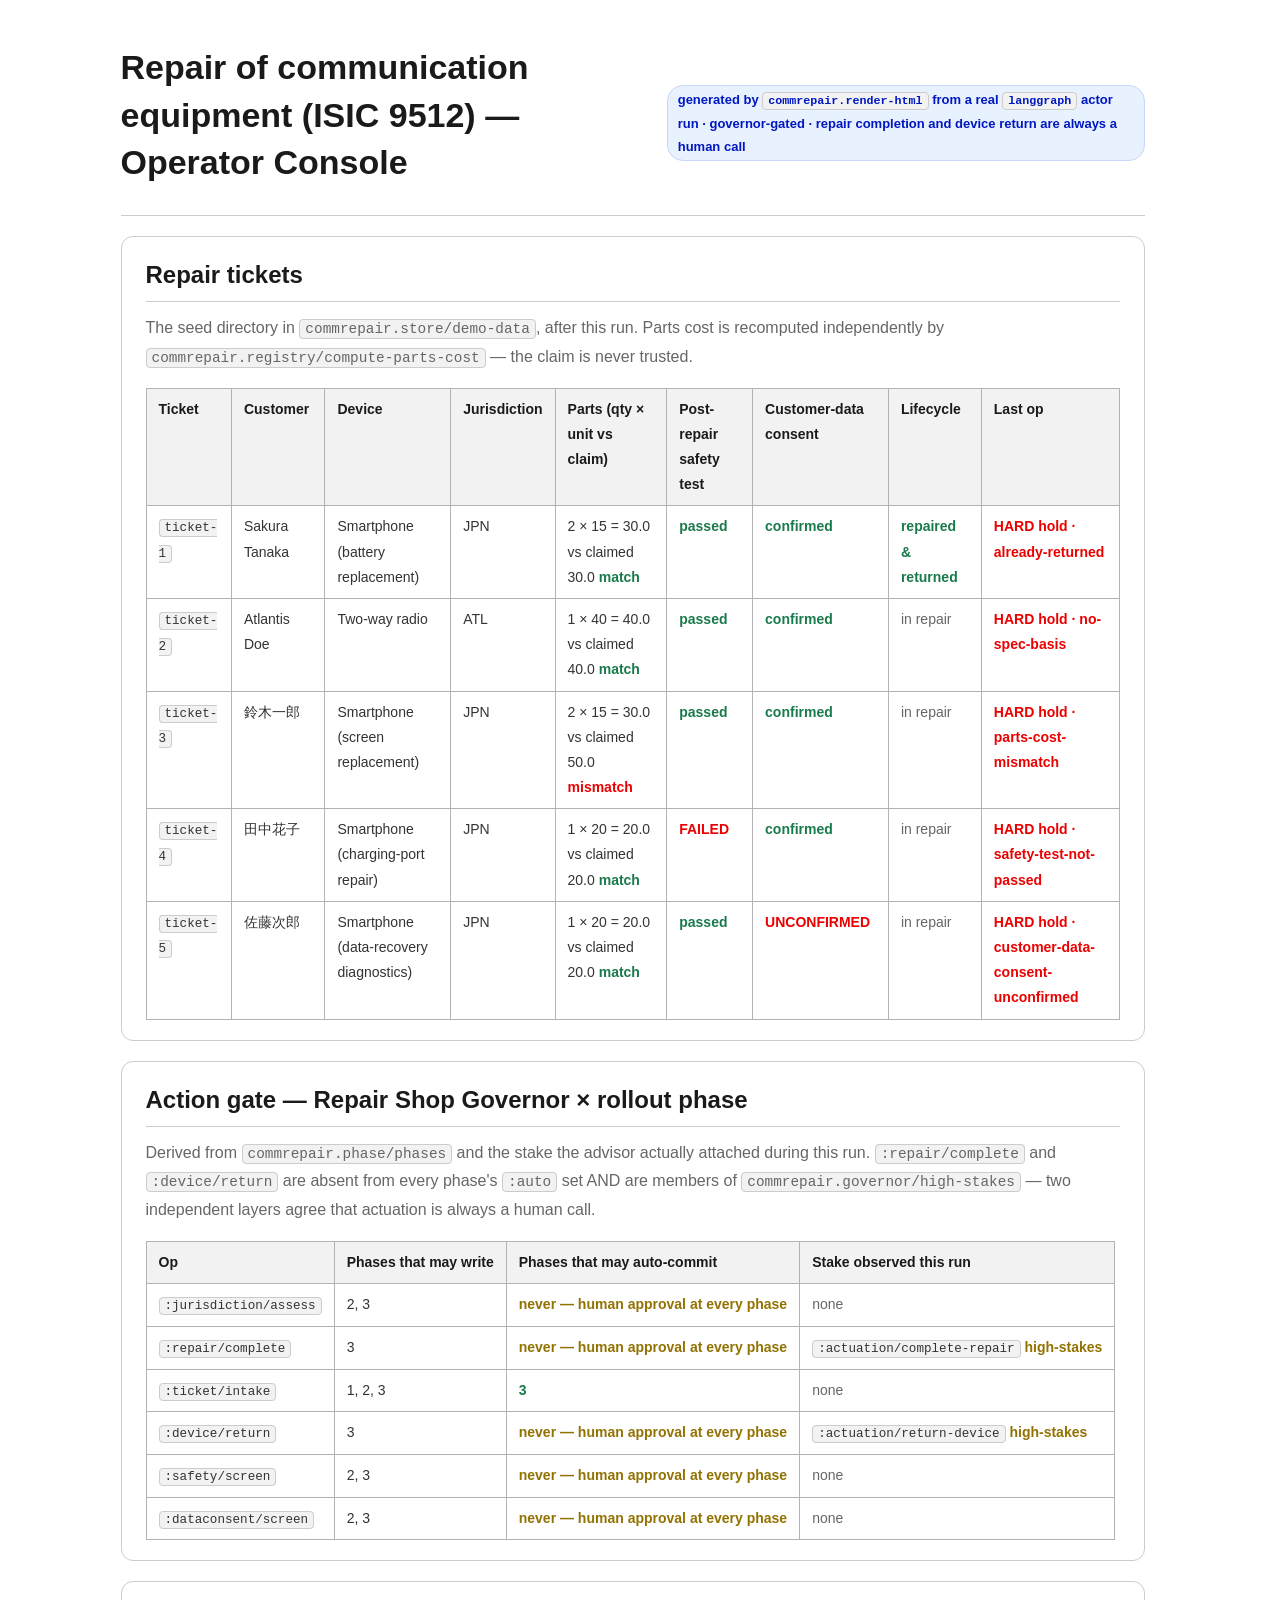
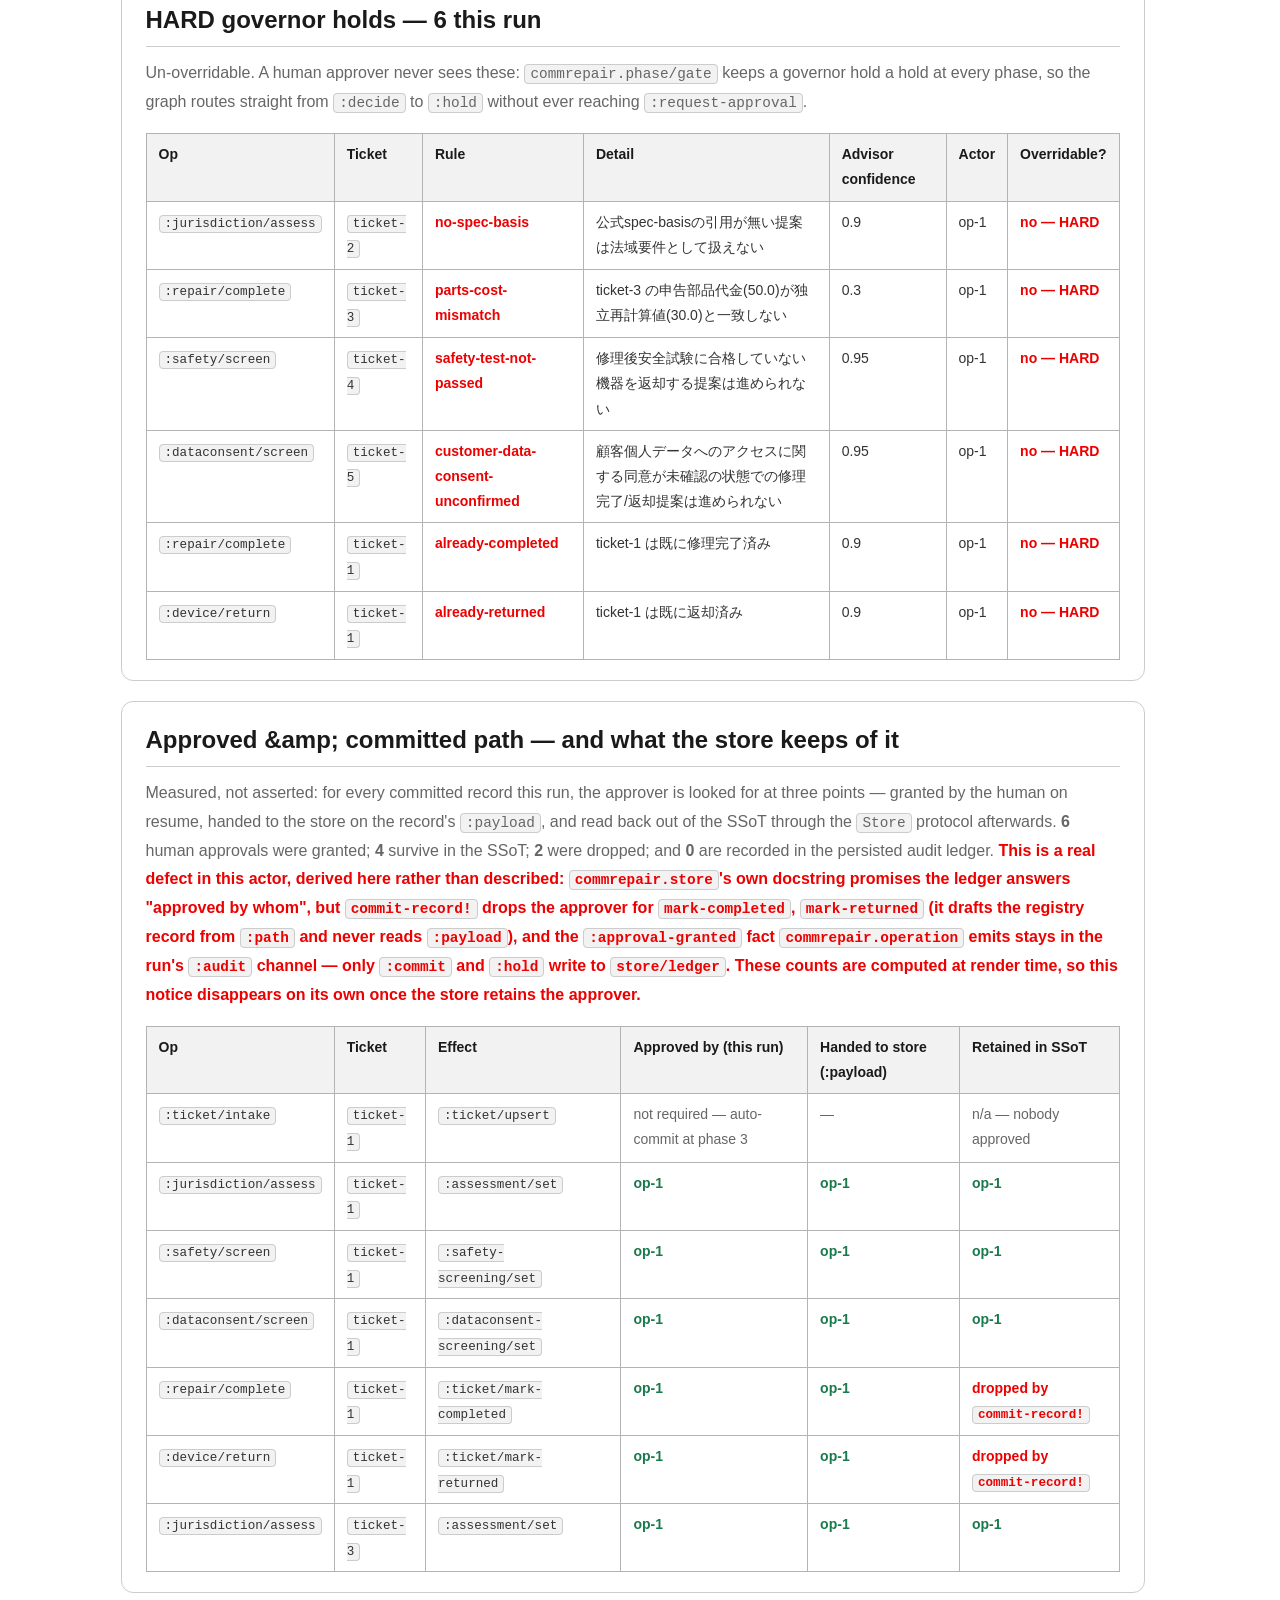
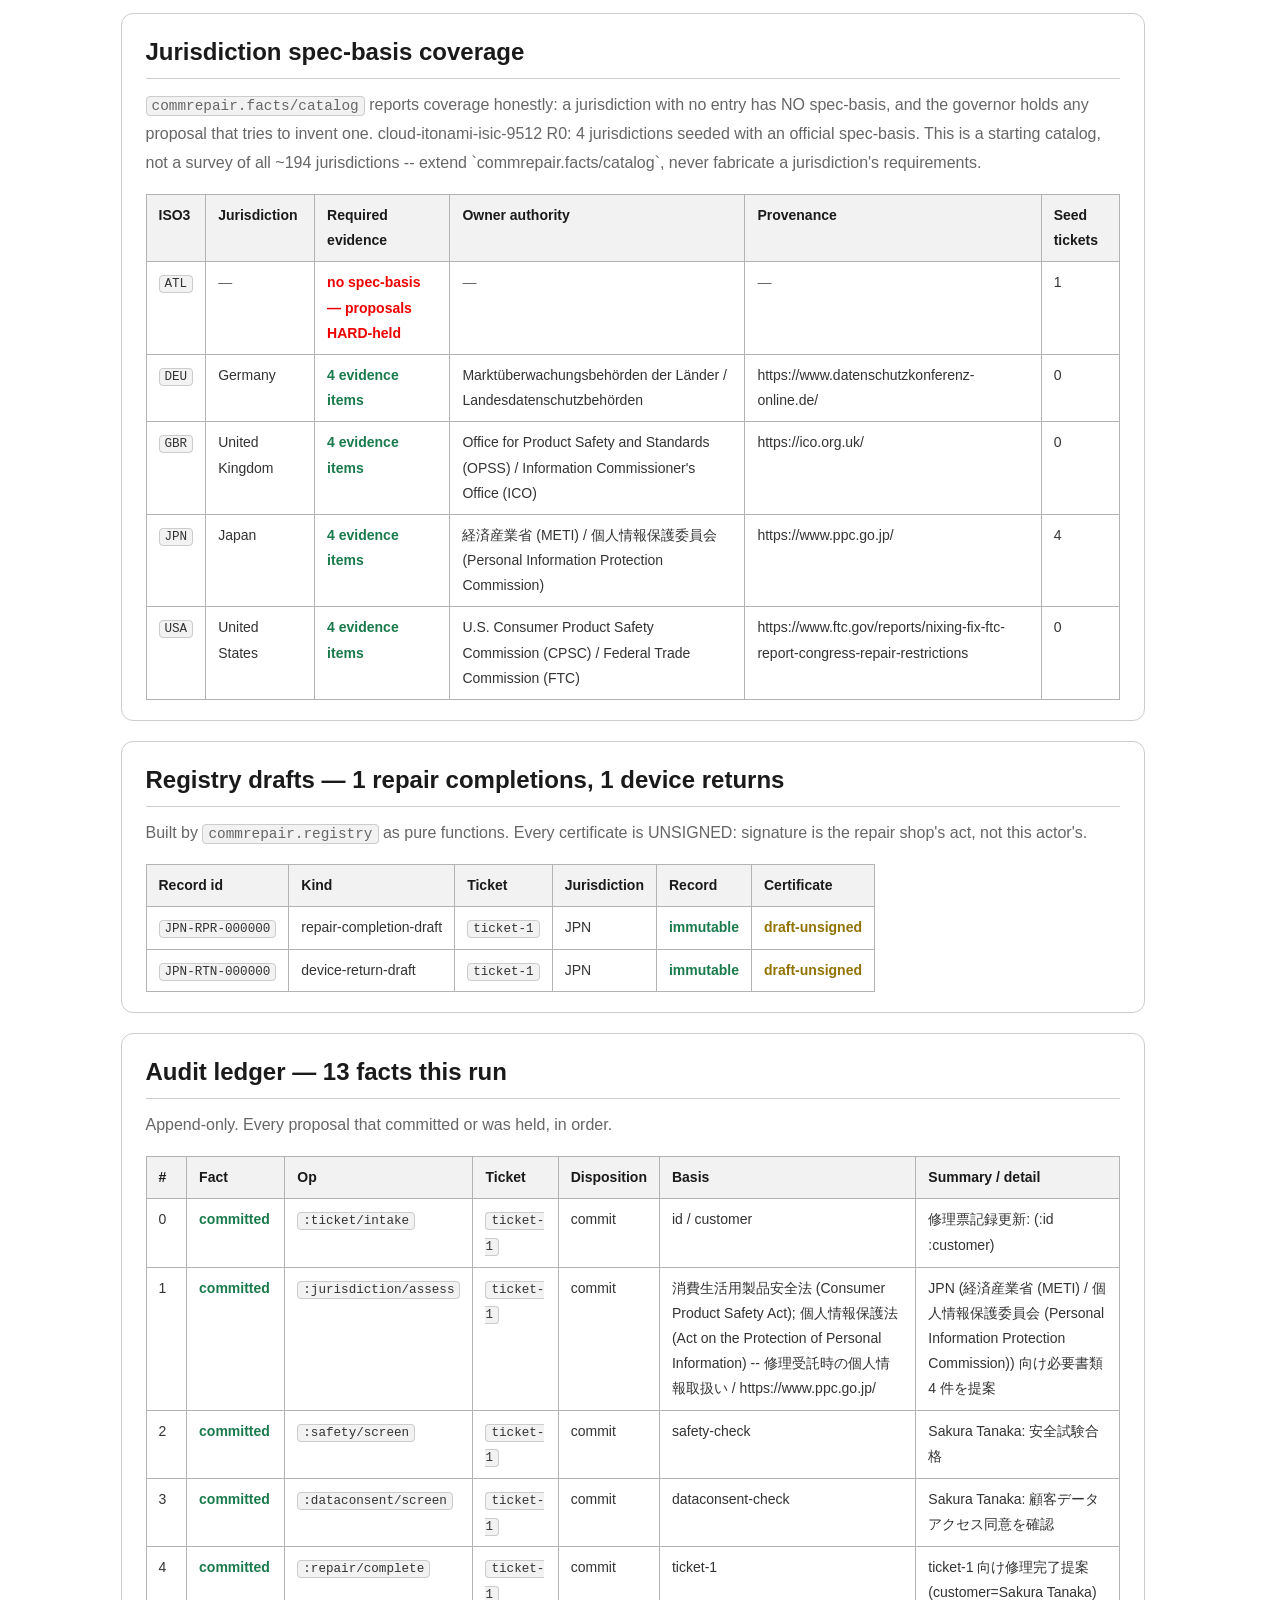
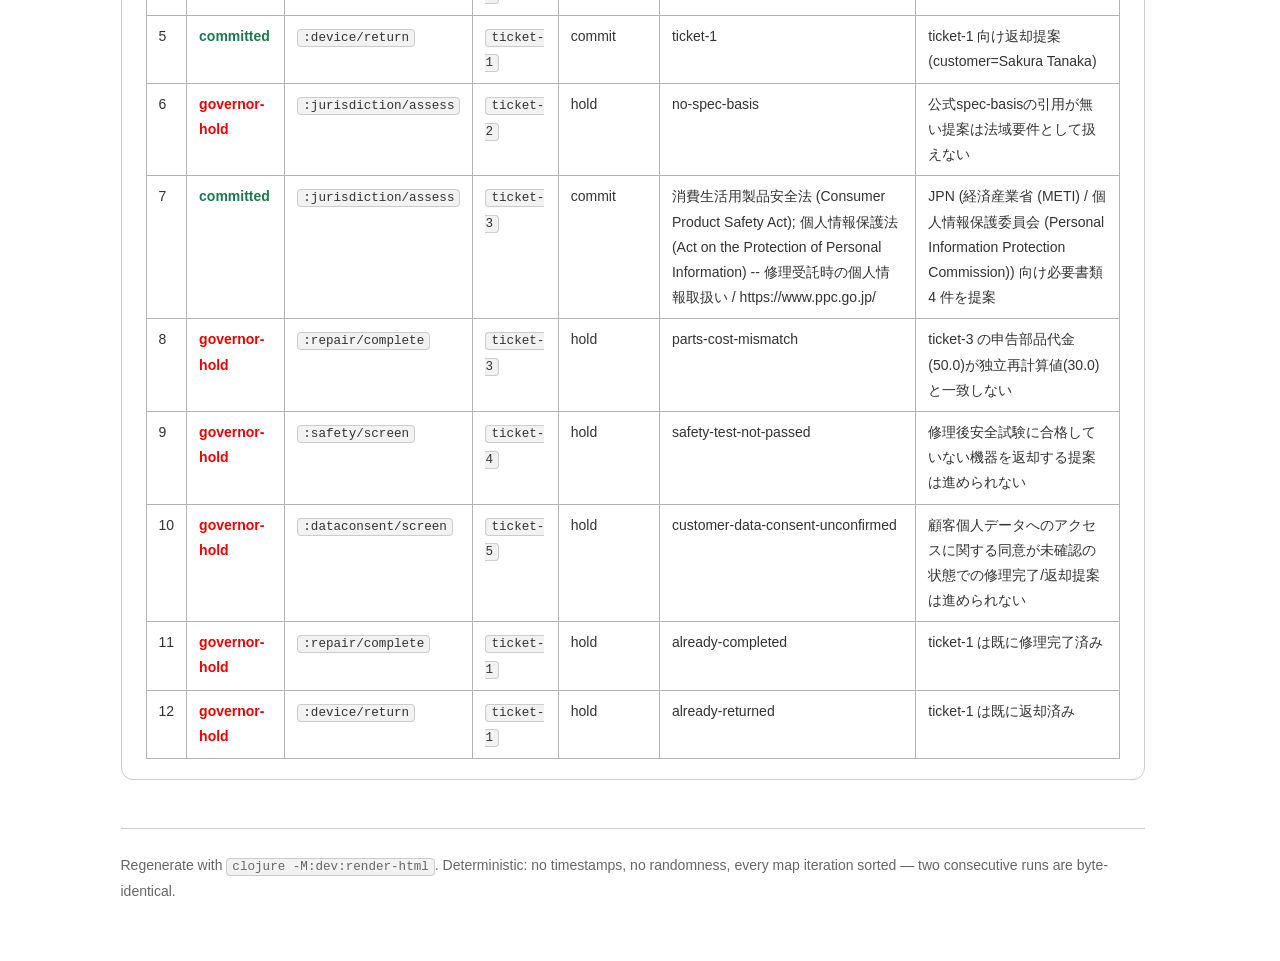
==== docs/samples/operator-console.html @ 1fa5c666 "flagship item2: real build-time operator console (Wave 14) Drives the REAL actor stack -- commrepair" ====
<!DOCTYPE html>
<html lang="en">
<head><meta charset="utf-8"><meta name="viewport" content="width=device-width, initial-scale=1, viewport-fit=cover"><title>cloud-itonami-isic-9512 · commrepair operator console</title><style>/* jp-go-digital-design-system — vendored CSS
 * Source: https://github.com/digital-go-jp/design-system-example-components-html
 * Upstream commit: 3b34f4c3553fa3bee90bfd8b6fe962ac3055107d — MIT License, Copyright (c) 2025 デジタル庁
 * Generated by scripts/vendor.cljs — DO NOT EDIT BY HAND (re-vendor instead). */
:root {
  --color-primitive-blue-50: #e8f1fe;
  --color-primitive-blue-100: #d9e6ff;
  --color-primitive-blue-200: #c5d7fb;
  --color-primitive-blue-300: #9db7f9;
  --color-primitive-blue-400: #7096f8;
  --color-primitive-blue-500: #4979f5;
  --color-primitive-blue-600: #3460fb;
  --color-primitive-blue-700: #264af4;
  --color-primitive-blue-800: #0031d8;
  --color-primitive-blue-900: #0017c1;
  --color-primitive-blue-1000: #00118f;
  --color-primitive-blue-1100: #000071;
  --color-primitive-blue-1200: #000060;
  --color-primitive-light-blue-50: #f0f9ff;
  --color-primitive-light-blue-100: #dcf0ff;
  --color-primitive-light-blue-200: #c0e4ff;
  --color-primitive-light-blue-300: #97d3ff;
  --color-primitive-light-blue-400: #57b8ff;
  --color-primitive-light-blue-500: #39abff;
  --color-primitive-light-blue-600: #008bf2;
  --color-primitive-light-blue-700: #0877d7;
  --color-primitive-light-blue-800: #0066be;
  --color-primitive-light-blue-900: #0055ad;
  --color-primitive-light-blue-1000: #00428c;
  --color-primitive-light-blue-1100: #00316a;
  --color-primitive-light-blue-1200: #00234b;
  --color-primitive-cyan-50: #e9f7f9;
  --color-primitive-cyan-100: #c8f8ff;
  --color-primitive-cyan-200: #99f2ff;
  --color-primitive-cyan-300: #79e2f2;
  --color-primitive-cyan-400: #2bc8e4;
  --color-primitive-cyan-500: #01b7d6;
  --color-primitive-cyan-600: #00a3bf;
  --color-primitive-cyan-700: #008da6;
  --color-primitive-cyan-800: #008299;
  --color-primitive-cyan-900: #006f83;
  --color-primitive-cyan-1000: #006173;
  --color-primitive-cyan-1100: #004c59;
  --color-primitive-cyan-1200: #003741;
  --color-primitive-green-50: #e6f5ec;
  --color-primitive-green-100: #c2e5d1;
  --color-primitive-green-200: #9bd4b5;
  --color-primitive-green-300: #71c598;
  --color-primitive-green-400: #51b883;
  --color-primitive-green-500: #2cac6e;
  --color-primitive-green-600: #259d63;
  --color-primitive-green-700: #1d8b56;
  --color-primitive-green-800: #197a4b;
  --color-primitive-green-900: #115a36;
  --color-primitive-green-1000: #0c472a;
  --color-primitive-green-1100: #08351f;
  --color-primitive-green-1200: #032213;
  --color-primitive-lime-50: #ebfad9;
  --color-primitive-lime-100: #d0f5a2;
  --color-primitive-lime-200: #c0f354;
  --color-primitive-lime-300: #ade830;
  --color-primitive-lime-400: #9ddd15;
  --color-primitive-lime-500: #8cc80c;
  --color-primitive-lime-600: #7eb40d;
  --color-primitive-lime-700: #6fa104;
  --color-primitive-lime-800: #618e00;
  --color-primitive-lime-900: #507500;
  --color-primitive-lime-1000: #3e5a00;
  --color-primitive-lime-1100: #2c4100;
  --color-primitive-lime-1200: #1e2d00;
  --color-primitive-yellow-50: #fbf5e0;
  --color-primitive-yellow-100: #fff0b3;
  --color-primitive-yellow-200: #ffe380;
  --color-primitive-yellow-300: #ffd43d;
  --color-primitive-yellow-400: #ffc700;
  --color-primitive-yellow-500: #ebb700;
  --color-primitive-yellow-600: #d2a400;
  --color-primitive-yellow-700: #b78f00;
  --color-primitive-yellow-800: #a58000;
  --color-primitive-yellow-900: #927200;
  --color-primitive-yellow-1000: #806300;
  --color-primitive-yellow-1100: #6e5600;
  --color-primitive-yellow-1200: #604b00;
  --color-primitive-orange-50: #ffeee2;
  --color-primitive-orange-100: #ffdfca;
  --color-primitive-orange-200: #ffc199;
  --color-primitive-orange-300: #ffa66d;
  --color-primitive-orange-400: #ff8d44;
  --color-primitive-orange-500: #ff7628;
  --color-primitive-orange-600: #fb5b01;
  --color-primitive-orange-700: #e25100;
  --color-primitive-orange-800: #c74700;
  --color-primitive-orange-900: #ac3e00;
  --color-primitive-orange-1000: #8b3200;
  --color-primitive-orange-1100: #6d2700;
  --color-primitive-orange-1200: #541e00;
  --color-primitive-red-50: #fdeeee;
  --color-primitive-red-100: #ffdada;
  --color-primitive-red-200: #ffbbbb;
  --color-primitive-red-300: #ff9696;
  --color-primitive-red-400: #ff7171;
  --color-primitive-red-500: #ff5454;
  --color-primitive-red-600: #fe3939;
  --color-primitive-red-700: #fa0000;
  --color-primitive-red-800: #ec0000;
  --color-primitive-red-900: #ce0000;
  --color-primitive-red-1000: #a90000;
  --color-primitive-red-1100: #850000;
  --color-primitive-red-1200: #620000;
  --color-primitive-magenta-50: #f3e5f4;
  --color-primitive-magenta-100: #ffd0ff;
  --color-primitive-magenta-200: #ffaeff;
  --color-primitive-magenta-300: #ff8eff;
  --color-primitive-magenta-400: #f661f6;
  --color-primitive-magenta-500: #f137f1;
  --color-primitive-magenta-600: #db00db;
  --color-primitive-magenta-700: #c000c0;
  --color-primitive-magenta-800: #aa00aa;
  --color-primitive-magenta-900: #8b008b;
  --color-primitive-magenta-1000: #6c006c;
  --color-primitive-magenta-1100: #500050;
  --color-primitive-magenta-1200: #3b003b;
  --color-primitive-purple-50: #f1eafa;
  --color-primitive-purple-100: #ecddff;
  --color-primitive-purple-200: #ddc2ff;
  --color-primitive-purple-300: #cda6ff;
  --color-primitive-purple-400: #bb87ff;
  --color-primitive-purple-500: #a565f8;
  --color-primitive-purple-600: #8843e1;
  --color-primitive-purple-700: #6f23d0;
  --color-primitive-purple-800: #5c10be;
  --color-primitive-purple-900: #5109ad;
  --color-primitive-purple-1000: #41048e;
  --color-primitive-purple-1100: #30016c;
  --color-primitive-purple-1200: #21004b;
  --color-neutral-white: #ffffff;
  --color-neutral-black: #000000;
  --color-neutral-solid-gray-50: #f2f2f2;
  --color-neutral-solid-gray-100: #e6e6e6;
  --color-neutral-solid-gray-200: #cccccc;
  --color-neutral-solid-gray-300: #b3b3b3;
  --color-neutral-solid-gray-400: #999999;
  --color-neutral-solid-gray-420: #949494;
  --color-neutral-solid-gray-500: #7f7f7f;
  --color-neutral-solid-gray-536: #767676;
  --color-neutral-solid-gray-600: #666666;
  --color-neutral-solid-gray-700: #4d4d4d;
  --color-neutral-solid-gray-800: #333333;
  --color-neutral-solid-gray-900: #1a1a1a;
  --color-neutral-opacity-gray-50: rgba(0, 0, 0, 0.05);
  --color-neutral-opacity-gray-100: rgba(0, 0, 0, 0.1);
  --color-neutral-opacity-gray-200: rgba(0, 0, 0, 0.2);
  --color-neutral-opacity-gray-300: rgba(0, 0, 0, 0.3);
  --color-neutral-opacity-gray-400: rgba(0, 0, 0, 0.4);
  --color-neutral-opacity-gray-420: rgba(0, 0, 0, 0.42);
  --color-neutral-opacity-gray-500: rgba(0, 0, 0, 0.5);
  --color-neutral-opacity-gray-536: rgba(0, 0, 0, 0.54);
  --color-neutral-opacity-gray-600: rgba(0, 0, 0, 0.6);
  --color-neutral-opacity-gray-700: rgba(0, 0, 0, 0.7);
  --color-neutral-opacity-gray-800: rgba(0, 0, 0, 0.8);
  --color-neutral-opacity-gray-900: rgba(0, 0, 0, 0.9);
  --font-family-sans:
    "Noto Sans JP", -apple-system, BlinkMacSystemFont, sans-serif;
  --font-family-mono: "Noto Sans Mono", monospace;
  --elevation-1:
    0 2px 8px 1px rgba(0, 0, 0, 0.1), 0 1px 5px 0 rgba(0, 0, 0, 0.3);
  --elevation-2:
    0 2px 12px 2px rgba(0, 0, 0, 0.1), 0 1px 6px 0 rgba(0, 0, 0, 0.3);
  --elevation-3:
    0 4px 16px 3px rgba(0, 0, 0, 0.1), 0 1px 6px 0 rgba(0, 0, 0, 0.3);
  --elevation-4:
    0 6px 20px 4px rgba(0, 0, 0, 0.1), 0 2px 6px 0 rgba(0, 0, 0, 0.3);
  --elevation-5:
    0 8px 24px 5px rgba(0, 0, 0, 0.1), 0 2px 10px 0 rgba(0, 0, 0, 0.3);
  --elevation-6:
    0 10px 30px 6px rgba(0, 0, 0, 0.1), 0 3px 12px 0 rgba(0, 0, 0, 0.3);
  --elevation-7:
    0 12px 36px 7px rgba(0, 0, 0, 0.1), 0 3px 14px 0 rgba(0, 0, 0, 0.3);
  --elevation-8:
    0 14px 40px 7px rgba(0, 0, 0, 0.1), 0 3px 16px 0 rgba(0, 0, 0, 0.3);
  --color-semantic-success-1: var(--color-primitive-green-600);
  --color-semantic-success-2: var(--color-primitive-green-800);
  --color-semantic-error-1: var(--color-primitive-red-800);
  --color-semantic-error-2: var(--color-primitive-red-900);
  --color-semantic-warning-yellow-1: var(--color-primitive-yellow-700);
  --color-semantic-warning-yellow-2: var(--color-primitive-yellow-900);
  --color-semantic-warning-orange-1: var(--color-primitive-orange-600);
  --color-semantic-warning-orange-2: var(--color-primitive-orange-800);
  --color-key-50: var(--color-primitive-blue-50);
  --color-key-100: var(--color-primitive-blue-100);
  --color-key-200: var(--color-primitive-blue-200);
  --color-key-300: var(--color-primitive-blue-300);
  --color-key-400: var(--color-primitive-blue-400);
  --color-key-500: var(--color-primitive-blue-500);
  --color-key-600: var(--color-primitive-blue-600);
  --color-key-700: var(--color-primitive-blue-700);
  --color-key-800: var(--color-primitive-blue-800);
  --color-key-900: var(--color-primitive-blue-900);
  --color-key-1000: var(--color-primitive-blue-1000);
  --color-key-1100: var(--color-primitive-blue-1100);
  --color-key-1200: var(--color-primitive-blue-1200);
}

html {
  scrollbar-gutter: stable;
  font-family: var(--font-family-sans);
}

html:has(:modal) {
  overflow: clip;
  scrollbar-gutter: auto;
}

body:has(:modal) {
  overflow: auto;
  scrollbar-gutter: stable;
}

:where(a):any-link {
  color: var(--color-primitive-blue-1000);
  text-decoration: underline;
  text-decoration-thickness: calc(1 / 16 * 1rem);
  text-underline-offset: calc(3 / 16 * 1rem);
}

:where(a):visited {
  color: var(--color-primitive-magenta-900);
}

@media (hover: hover) {
  :where(a):hover {
    color: var(--color-primitive-blue-900);
    text-decoration-thickness: calc(3 / 16 * 1rem);
  }
}

:where(a):active {
  color: var(--color-primitive-orange-800);
  text-decoration-thickness: calc(1 / 16 * 1rem);
}

:focus-visible {
  outline: calc(4 / 16 * 1rem) solid var(--color-neutral-black);
  outline-offset: calc(2 / 16 * 1rem);
  border-radius: calc(4 / 16 * 1rem);
  box-shadow: 0 0 0 calc(2 / 16 * 1rem) var(--color-primitive-yellow-300);
}

.dads-u-visually-hidden {
  clip: rect(0 0 0 0) !important;
  clip-path: inset(50%) !important;
  height: 1px !important;
  overflow: hidden !important;
  position: absolute !important;
  white-space: nowrap !important;
  width: 1px !important;
}

:where(.dads-u-focus-outline):focus-visible {
  outline: calc(4 / 16 * 1rem) solid var(--color-neutral-black) !important;
  outline-offset: calc(2 / 16 * 1rem) !important;
  border-radius: calc(4 / 16 * 1rem) !important;
  background-color: var(--color-primitive-yellow-300) !important;
  box-shadow: 0 0 0 calc(2 / 16 * 1rem) var(--color-primitive-yellow-300) !important;
}

@supports selector(:has(*)) {
  :where(.dads-u-focus-within-outline):focus-visible,
  :where(.dads-u-focus-within-outline):has(:focus-visible) {
    outline: calc(4 / 16 * 1rem) solid var(--color-neutral-black) !important;
    outline-offset: calc(2 / 16 * 1rem) !important;
    border-radius: calc(4 / 16 * 1rem) !important;
    background-color: var(--color-primitive-yellow-300) !important;
    box-shadow: 0 0 0 calc(2 / 16 * 1rem) var(--color-primitive-yellow-300) !important;
  }
}
@supports not selector(:has(*)) {
  :where(.dads-u-focus-within-outline):focus-within {
    outline: calc(4 / 16 * 1rem) solid var(--color-neutral-black) !important;
    outline-offset: calc(2 / 16 * 1rem) !important;
    border-radius: calc(4 / 16 * 1rem) !important;
    background-color: var(--color-primitive-yellow-300) !important;
    box-shadow: 0 0 0 calc(2 / 16 * 1rem) var(--color-primitive-yellow-300) !important;
  }
}

.dads-u-dsp-64B-140 {
  font-weight: bold !important;
  font-size: calc(64 / 16 * 1rem) !important;
  line-height: 1.4 !important;
  letter-spacing: 0 !important;
}

.dads-u-dsp-57B-140 {
  font-weight: bold !important;
  font-size: calc(57 / 16 * 1rem) !important;
  line-height: 1.4 !important;
  letter-spacing: 0 !important;
}

.dads-u-dsp-48B-140 {
  font-weight: bold !important;
  font-size: calc(48 / 16 * 1rem) !important;
  line-height: 1.4 !important;
  letter-spacing: 0 !important;
}

.dads-u-dsp-64N-140 {
  font-weight: normal !important;
  font-size: calc(64 / 16 * 1rem) !important;
  line-height: 1.4 !important;
  letter-spacing: 0 !important;
}

.dads-u-dsp-57N-140 {
  font-weight: normal !important;
  font-size: calc(57 / 16 * 1rem) !important;
  line-height: 1.4 !important;
  letter-spacing: 0 !important;
}

.dads-u-dsp-48N-140 {
  font-weight: normal !important;
  font-size: calc(48 / 16 * 1rem) !important;
  line-height: 1.4 !important;
  letter-spacing: 0 !important;
}

.dads-u-std-45B-140 {
  font-weight: bold !important;
  font-size: calc(45 / 16 * 1rem) !important;
  line-height: 1.4 !important;
  letter-spacing: 0 !important;
}

.dads-u-std-36B-140 {
  font-weight: bold !important;
  font-size: calc(36 / 16 * 1rem) !important;
  line-height: 1.4 !important;
  letter-spacing: 0.01em !important;
}

.dads-u-std-32B-150 {
  font-weight: bold !important;
  font-size: calc(32 / 16 * 1rem) !important;
  line-height: 1.5 !important;
  letter-spacing: 0.01em !important;
}

.dads-u-std-28B-150 {
  font-weight: bold !important;
  font-size: calc(28 / 16 * 1rem) !important;
  line-height: 1.5 !important;
  letter-spacing: 0.01em !important;
}

.dads-u-std-26B-150 {
  font-weight: bold !important;
  font-size: calc(26 / 16 * 1rem) !important;
  line-height: 1.5 !important;
  letter-spacing: 0.02em !important;
}

.dads-u-std-24B-150 {
  font-weight: bold !important;
  font-size: calc(24 / 16 * 1rem) !important;
  line-height: 1.5 !important;
  letter-spacing: 0.02em !important;
}

.dads-u-std-22B-150 {
  font-weight: bold !important;
  font-size: calc(22 / 16 * 1rem) !important;
  line-height: 1.5 !important;
  letter-spacing: 0.02em !important;
}

.dads-u-std-20B-150 {
  font-weight: bold !important;
  font-size: calc(20 / 16 * 1rem) !important;
  line-height: 1.5 !important;
  letter-spacing: 0.02em !important;
}

.dads-u-std-18B-160 {
  font-weight: bold !important;
  font-size: calc(18 / 16 * 1rem) !important;
  line-height: 1.6 !important;
  letter-spacing: 0.02em !important;
}

.dads-u-std-17B-170 {
  font-weight: bold !important;
  font-size: calc(17 / 16 * 1rem) !important;
  line-height: 1.7 !important;
  letter-spacing: 0.02em !important;
}

.dads-u-std-16B-170 {
  font-weight: bold !important;
  font-size: calc(16 / 16 * 1rem) !important;
  line-height: 1.7 !important;
  letter-spacing: 0.02em !important;
}

.dads-u-std-16B-175 {
  font-weight: bold !important;
  font-size: calc(16 / 16 * 1rem) !important;
  line-height: 1.75 !important;
  letter-spacing: 0.02em !important;
}

.dads-u-std-45N-140 {
  font-weight: normal !important;
  font-size: calc(45 / 16 * 1rem) !important;
  line-height: 1.4 !important;
  letter-spacing: 0 !important;
}

.dads-u-std-36N-140 {
  font-weight: normal !important;
  font-size: calc(36 / 16 * 1rem) !important;
  line-height: 1.4 !important;
  letter-spacing: 0.01em !important;
}

.dads-u-std-32N-150 {
  font-weight: normal !important;
  font-size: calc(32 / 16 * 1rem) !important;
  line-height: 1.5 !important;
  letter-spacing: 0.01em !important;
}

.dads-u-std-28N-150 {
  font-weight: normal !important;
  font-size: calc(28 / 16 * 1rem) !important;
  line-height: 1.5 !important;
  letter-spacing: 0.01em !important;
}

.dads-u-std-26N-150 {
  font-weight: normal !important;
  font-size: calc(26 / 16 * 1rem) !important;
  line-height: 1.5 !important;
  letter-spacing: 0.02em !important;
}

.dads-u-std-24N-150 {
  font-weight: normal !important;
  font-size: calc(24 / 16 * 1rem) !important;
  line-height: 1.5 !important;
  letter-spacing: 0.02em !important;
}

.dads-u-std-22N-150 {
  font-weight: normal !important;
  font-size: calc(22 / 16 * 1rem) !important;
  line-height: 1.5 !important;
  letter-spacing: 0.02em !important;
}

.dads-u-std-20N-150 {
  font-weight: normal !important;
  font-size: calc(20 / 16 * 1rem) !important;
  line-height: 1.5 !important;
  letter-spacing: 0.02em !important;
}

.dads-u-std-18N-160 {
  font-weight: normal !important;
  font-size: calc(18 / 16 * 1rem) !important;
  line-height: 1.6 !important;
  letter-spacing: 0.02em !important;
}

.dads-u-std-17N-170 {
  font-weight: normal !important;
  font-size: calc(17 / 16 * 1rem) !important;
  line-height: 1.7 !important;
  letter-spacing: 0.02em !important;
}

.dads-u-std-16N-170 {
  font-weight: normal !important;
  font-size: calc(16 / 16 * 1rem) !important;
  line-height: 1.7 !important;
  letter-spacing: 0.02em !important;
}

.dads-u-std-16N-175 {
  font-weight: normal !important;
  font-size: calc(16 / 16 * 1rem) !important;
  line-height: 1.75 !important;
  letter-spacing: 0.02em !important;
}

.dads-u-dns-17B-130 {
  font-weight: bold !important;
  font-size: calc(17 / 16 * 1rem) !important;
  line-height: 1.3 !important;
  letter-spacing: 0 !important;
}

.dads-u-dns-17B-120 {
  font-weight: bold !important;
  font-size: calc(17 / 16 * 1rem) !important;
  line-height: 1.2 !important;
  letter-spacing: 0 !important;
}

.dads-u-dns-16B-130 {
  font-weight: bold !important;
  font-size: calc(16 / 16 * 1rem) !important;
  line-height: 1.3 !important;
  letter-spacing: 0 !important;
}

.dads-u-dns-16B-120 {
  font-weight: bold !important;
  font-size: calc(16 / 16 * 1rem) !important;
  line-height: 1.2 !important;
  letter-spacing: 0 !important;
}

.dads-u-dns-14B-130 {
  font-weight: bold !important;
  font-size: calc(14 / 16 * 1rem) !important;
  line-height: 1.3 !important;
  letter-spacing: 0 !important;
}

.dads-u-dns-14B-120 {
  font-weight: bold !important;
  font-size: calc(14 / 16 * 1rem) !important;
  line-height: 1.2 !important;
  letter-spacing: 0 !important;
}

.dads-u-dns-17N-130 {
  font-weight: normal !important;
  font-size: calc(17 / 16 * 1rem) !important;
  line-height: 1.3 !important;
  letter-spacing: 0 !important;
}

.dads-u-dns-17N-120 {
  font-weight: normal !important;
  font-size: calc(17 / 16 * 1rem) !important;
  line-height: 1.2 !important;
  letter-spacing: 0 !important;
}

.dads-u-dns-16N-130 {
  font-weight: normal !important;
  font-size: calc(16 / 16 * 1rem) !important;
  line-height: 1.3 !important;
  letter-spacing: 0 !important;
}

.dads-u-dns-16N-120 {
  font-weight: normal !important;
  font-size: calc(16 / 16 * 1rem) !important;
  line-height: 1.2 !important;
  letter-spacing: 0 !important;
}

.dads-u-dns-14N-130 {
  font-weight: normal !important;
  font-size: calc(14 / 16 * 1rem) !important;
  line-height: 1.3 !important;
  letter-spacing: 0 !important;
}

.dads-u-dns-14N-120 {
  font-weight: normal !important;
  font-size: calc(14 / 16 * 1rem) !important;
  line-height: 1.2 !important;
  letter-spacing: 0 !important;
}

.dads-u-oln-17B-100 {
  font-weight: bold !important;
  font-size: calc(17 / 16 * 1rem) !important;
  line-height: 1 !important;
  letter-spacing: 0.02em !important;
}

.dads-u-oln-16B-100 {
  font-weight: bold !important;
  font-size: calc(16 / 16 * 1rem) !important;
  line-height: 1 !important;
  letter-spacing: 0.02em !important;
}

.dads-u-oln-14B-100 {
  font-weight: bold !important;
  font-size: calc(14 / 16 * 1rem) !important;
  line-height: 1 !important;
  letter-spacing: 0.02em !important;
}

.dads-u-oln-17N-100 {
  font-weight: normal !important;
  font-size: calc(17 / 16 * 1rem) !important;
  line-height: 1 !important;
  letter-spacing: 0.02em !important;
}

.dads-u-oln-16N-100 {
  font-weight: normal !important;
  font-size: calc(16 / 16 * 1rem) !important;
  line-height: 1 !important;
  letter-spacing: 0.02em !important;
}

.dads-u-oln-14N-100 {
  font-weight: normal !important;
  font-size: calc(14 / 16 * 1rem) !important;
  line-height: 1 !important;
  letter-spacing: 0.02em !important;
}

.dads-u-mono-17B-150 {
  font-weight: bold !important;
  font-size: calc(17 / 16 * 1rem) !important;
  line-height: 1.5 !important;
  font-family: var(--font-family-mono) !important;
  letter-spacing: 0 !important;
}

.dads-u-mono-16B-150 {
  font-weight: bold !important;
  font-size: calc(16 / 16 * 1rem) !important;
  line-height: 1.5 !important;
  font-family: var(--font-family-mono) !important;
  letter-spacing: 0 !important;
}

.dads-u-mono-14B-150 {
  font-weight: bold !important;
  font-size: calc(14 / 16 * 1rem) !important;
  line-height: 1.5 !important;
  font-family: var(--font-family-mono) !important;
  letter-spacing: 0 !important;
}

.dads-u-mono-17N-150 {
  font-weight: normal !important;
  font-size: calc(17 / 16 * 1rem) !important;
  line-height: 1.5 !important;
  font-family: var(--font-family-mono) !important;
  letter-spacing: 0 !important;
}

.dads-u-mono-16N-150 {
  font-weight: normal !important;
  font-size: calc(16 / 16 * 1rem) !important;
  line-height: 1.5 !important;
  font-family: var(--font-family-mono) !important;
  letter-spacing: 0 !important;
}

.dads-u-mono-14N-150 {
  font-weight: normal !important;
  font-size: calc(14 / 16 * 1rem) !important;
  line-height: 1.5 !important;
  font-family: var(--font-family-mono) !important;
  letter-spacing: 0 !important;
}
/* --- component: button --- */
.dads-button {
  --button-color: var(--color-key-900);
  --button-hover-color: var(--color-key-1000);
  --button-active-color: var(--color-key-1200);
  --button-outline-hover-bg-color: var(--color-key-200);
  --button-outline-active-bg-color: var(--color-key-300);
  display: flex;
  align-items: center;
  justify-content: center;
  column-gap: calc(4 / 16 * 1rem);
  box-sizing: border-box;
  width: fit-content;
  max-width: 100%;
  font-weight: bold;
  font-size: calc(16 / 16 * 1rem);
  line-height: 1;
  font-family: var(--font-family-sans);
  letter-spacing: 0.02em;
  text-decoration: none;
  text-underline-offset: calc(3 / 16 * 1rem);
}

.dads-button:disabled,
.dads-button[aria-disabled="true"] {
  cursor: default;
}

.dads-button[data-type="solid-fill"] {
  border: 4px double transparent;
  background-color: var(--button-color);
  color: var(--color-neutral-white);
}

@media (hover: hover) {
  .dads-button[data-type="solid-fill"]:hover {
    background-color: var(--button-hover-color);
    text-decoration: underline;
    text-decoration-thickness: calc(1 / 16 * 1rem);
  }
}

.dads-button[data-type="solid-fill"]:active {
  background-color: var(--button-active-color);
  text-decoration: underline;
}

.dads-button[data-type="solid-fill"]:focus-visible {
  outline: calc(4 / 16 * 1rem) solid var(--color-neutral-black);
  outline-offset: calc(2 / 16 * 1rem);
  box-shadow: 0 0 0 calc(2 / 16 * 1rem) var(--color-primitive-yellow-300);
}

.dads-button[data-type="solid-fill"]:disabled,
.dads-button[data-type="solid-fill"][aria-disabled="true"] {
  background-color: var(--color-neutral-solid-gray-300);
  color: var(--color-neutral-solid-gray-50);
  text-decoration: none;
}

@media (forced-colors: active) {
  .dads-button[data-type="solid-fill"]:disabled,
  .dads-button[data-type="solid-fill"][aria-disabled="true"] {
    border-color: GrayText;
    color: GrayText;
  }
}

.dads-button[data-type="outline"] {
  border: 1px solid currentcolor;
  background-color: var(--color-neutral-white);
  color: var(--button-color);
}

@media (hover: hover) {
  .dads-button[data-type="outline"]:hover {
    background-color: var(--button-outline-hover-bg-color);
    color: var(--button-hover-color);
    text-decoration: underline;
    text-decoration-thickness: calc(1 / 16 * 1rem);
  }
}

.dads-button[data-type="outline"]:active {
  background-color: var(--button-outline-active-bg-color);
  color: var(--button-active-color);
  text-decoration: underline;
}

.dads-button[data-type="outline"]:focus-visible {
  outline: calc(4 / 16 * 1rem) solid var(--color-neutral-black);
  outline-offset: calc(2 / 16 * 1rem);
  box-shadow: 0 0 0 calc(2 / 16 * 1rem) var(--color-primitive-yellow-300);
}

.dads-button[data-type="outline"]:disabled,
.dads-button[data-type="outline"][aria-disabled="true"] {
  background-color: var(--color-neutral-white);
  color: var(--color-neutral-solid-gray-300);
  text-decoration: none;
}

@media (forced-colors: active) {
  .dads-button[data-type="outline"]:disabled,
  .dads-button[data-type="outline"][aria-disabled="true"] {
    border-color: GrayText;
    color: GrayText;
  }
}

.dads-button[data-type="text"] {
  border: 0;
  background-color: transparent;
  color: var(--button-color);
  text-decoration: underline;
  text-decoration-thickness: calc(1 / 16 * 1rem);
}

@media (hover: hover) {
  .dads-button[data-type="text"]:hover {
    background-color: var(--color-key-50);
    color: var(--button-hover-color);
    text-decoration-thickness: calc(3 / 16 * 1rem);
  }
}

.dads-button[data-type="text"]:active {
  background-color: var(--color-key-100);
  color: var(--button-active-color);
}

.dads-button[data-type="text"]:focus-visible {
  outline: calc(4 / 16 * 1rem) solid var(--color-neutral-black);
  outline-offset: calc(2 / 16 * 1rem);
  background-color: var(--color-primitive-yellow-300);
  box-shadow: 0 0 0 calc(2 / 16 * 1rem) var(--color-primitive-yellow-300);
}

.dads-button[data-type="text"]:disabled,
.dads-button[data-type="text"][aria-disabled="true"] {
  background-color: transparent;
  color: var(--color-neutral-solid-gray-300);
  text-decoration-thickness: revert;
}

@media (forced-colors: active) {
  .dads-button[data-type="text"]:disabled,
  .dads-button[data-type="text"][aria-disabled="true"] {
    color: GrayText;
  }
}

.dads-button[data-size="lg"] {
  min-width: calc(136 / 16 * 1rem);
  min-height: calc(56 / 16 * 1rem);
  border-radius: calc(8 / 16 * 1rem);
  padding: calc(12 / 16 * 1rem) calc(16 / 16 * 1rem);
}

.dads-button[data-size="md"] {
  min-width: calc(96 / 16 * 1rem);
  min-height: calc(48 / 16 * 1rem);
  border-radius: calc(8 / 16 * 1rem);
  padding: calc(8 / 16 * 1rem) calc(16 / 16 * 1rem);
}

.dads-button[data-size="sm"] {
  position: relative;
  min-width: calc(80 / 16 * 1rem);
  min-height: calc(36 / 16 * 1rem);
  border-radius: calc(6 / 16 * 1rem);
  padding: calc(2 / 16 * 1rem) calc(12 / 16 * 1rem);
}

.dads-button[data-size="sm"]::after {
  content: "";
  position: absolute;
  inset: 0;
  margin: auto;
  height: calc(44 / 16 * 1rem);
}

.dads-button[data-size="xs"] {
  position: relative;
  min-width: calc(72 / 16 * 1rem);
  min-height: calc(28 / 16 * 1rem);
  border-radius: calc(4 / 16 * 1rem);
  padding: calc(2 / 16 * 1rem) calc(8 / 16 * 1rem);
  font-size: calc(14 / 16 * 1rem);
}

.dads-button[data-size="xs"]::after {
  content: "";
  position: absolute;
  inset: 0;
  margin: auto;
  height: calc(44 / 16 * 1rem);
}

.dads-button__icon {
  flex-shrink: 0;
}
/* --- component: heading --- */
.dads-heading {
  color: var(--color-neutral-solid-gray-800);
  font-family: var(--font-family-sans);
}

.dads-heading[data-size="64"] {
  --_shoulder-size: calc(28 / 16 * 1rem);
  --_shoulder-line-height: 1.5;
  --_shoulder-letter-spacing: 0.01em;
  font-weight: bold;
  font-size: calc(64 / 16 * 1rem);
  line-height: 1.4;
  letter-spacing: 0;
}

.dads-heading[data-size="57"] {
  --_shoulder-size: calc(24 / 16 * 1rem);
  --_shoulder-line-height: 1.5;
  --_shoulder-letter-spacing: 0.02em;
  font-weight: bold;
  font-size: calc(57 / 16 * 1rem);
  line-height: 1.4;
  letter-spacing: 0;
}

.dads-heading[data-size="45"] {
  --_shoulder-size: calc(22 / 16 * 1rem);
  --_shoulder-line-height: 1.5;
  --_shoulder-letter-spacing: 0.02em;
  font-weight: bold;
  font-size: calc(45 / 16 * 1rem);
  line-height: 1.4;
  letter-spacing: 0;
}

.dads-heading[data-size="36"] {
  --_shoulder-size: calc(20 / 16 * 1rem);
  --_shoulder-line-height: 1.5;
  --_shoulder-letter-spacing: 0.02em;
  font-weight: bold;
  font-size: calc(36 / 16 * 1rem);
  line-height: 1.4;
  letter-spacing: 0.01em;
}

.dads-heading[data-size="32"] {
  --_shoulder-size: calc(18 / 16 * 1rem);
  --_shoulder-line-height: 1.6;
  --_shoulder-letter-spacing: 0.02em;
  font-weight: bold;
  font-size: calc(32 / 16 * 1rem);
  line-height: 1.5;
  letter-spacing: 0.01em;
}

.dads-heading[data-size="28"] {
  --_shoulder-size: calc(16 / 16 * 1rem);
  --_shoulder-line-height: 1.7;
  --_shoulder-letter-spacing: 0.02em;
  font-weight: bold;
  font-size: calc(28 / 16 * 1rem);
  line-height: 1.5;
  letter-spacing: 0.01em;
}

.dads-heading[data-size="24"] {
  --_shoulder-size: calc(16 / 16 * 1rem);
  --_shoulder-line-height: 1.7;
  --_shoulder-letter-spacing: 0.02em;
  font-weight: bold;
  font-size: calc(24 / 16 * 1rem);
  line-height: 1.5;
  letter-spacing: 0.02em;
}

.dads-heading[data-size="20"] {
  --_shoulder-size: calc(16 / 16 * 1rem);
  --_shoulder-line-height: 1.7;
  --_shoulder-letter-spacing: 0.02em;
  font-weight: bold;
  font-size: calc(20 / 16 * 1rem);
  line-height: 1.5;
  letter-spacing: 0.02em;
}

.dads-heading[data-size="18"] {
  --_shoulder-size: calc(16 / 16 * 1rem);
  --_shoulder-line-height: 1.7;
  --_shoulder-letter-spacing: 0.02em;
  font-weight: bold;
  font-size: calc(18 / 16 * 1rem);
  line-height: 1.6;
  letter-spacing: 0.02em;
}

.dads-heading[data-size="16"] {
  --_shoulder-size: calc(16 / 16 * 1rem);
  --_shoulder-line-height: 1.7;
  --_shoulder-letter-spacing: 0.02em;
  font-weight: bold;
  font-size: calc(16 / 16 * 1rem);
  line-height: 1.7;
  letter-spacing: 0.02em;
}

.dads-heading[data-chip] {
  position: relative;
  padding-left: calc(1em / 3 + 0.5em);
}

.dads-heading[data-chip]::before {
  position: absolute;
  top: 0.2em;
  bottom: 0.1em;
  left: 0;
  width: calc(1em / 3);
  background-color: var(--color-key-900);
  content: "";
}

@supports (top: 1lh) {
  .dads-heading[data-chip]::before {
    top: calc(0.5lh - 0.45em);
    bottom: calc(0.5lh - 0.55em);
  }
}

.dads-heading[data-chip]:has(.dads-heading__shoulder)::before {
  top: calc((var(--_shoulder-size) * (var(--_shoulder-line-height) - 1)) / 2);
}

@media (forced-colors: active) {
  .dads-heading[data-chip]::before {
    background-color: CanvasText;
  }
}

.dads-heading[data-rule] {
  border-bottom: solid var(--color-key-900);
}

.dads-heading[data-rule="8"] {
  border-bottom-width: calc(8 / 16 * 1rem);
  padding-bottom: calc(32 / 16 * 1rem);
}

.dads-heading[data-rule="6"] {
  border-bottom-width: calc(6 / 16 * 1rem);
  padding-bottom: calc(24 / 16 * 1rem);
}

.dads-heading[data-rule="4"] {
  border-bottom-width: calc(4 / 16 * 1rem);
  padding-bottom: calc(16 / 16 * 1rem);
}

.dads-heading[data-rule="2"] {
  border-bottom-width: calc(2 / 16 * 1rem);
  padding-bottom: calc(8 / 16 * 1rem);
}

.dads-heading__shoulder {
  margin: 0;
  font-weight: bold;
  font-size: var(--_shoulder-size);
  line-height: var(--_shoulder-line-height);
  letter-spacing: var(--_shoulder-letter-spacing);
}

.dads-heading__heading {
  margin: 0;
  font: inherit;
}

.dads-heading__icon {
  margin-right: calc(0.4em - 0.25em);
}

.dads-heading__icon::after {
  content: " ";
}

.dads-heading__icon-svg {
  display: inline-block;
  width: 1.25em;
  height: 1.25em;
  vertical-align: -0.25em;
}
/* --- component: accordion --- */
.dads-accordion {
  --_icon-size: calc(20 / 16 * 1rem);
  border-bottom: 1px solid var(--color-neutral-solid-gray-420);
}

@media (min-width: 48rem) {
  .dads-accordion {
    --_icon-size: calc(32 / 16 * 1rem);
  }
}

.dads-accordion__summary {
  position: relative;
  display: block;
  padding: calc(8 / 16 * 1rem) calc(8 / 16 * 1rem) calc(8 / 16 * 1rem)
    calc(var(--_icon-size) + 0.75rem);
  color: var(--color-neutral-solid-gray-800);
  font-weight: normal;
  font-size: calc(16 / 16 * 1rem);
  line-height: 1.7;
  font-family: var(--font-family-sans);
  letter-spacing: 0.02em;
  cursor: default;
}

.dads-accordion__summary::marker {
  content: "";
}

.dads-accordion__summary::-webkit-details-marker {
  display: none;
}

@media (min-width: 48rem) {
  .dads-accordion__summary {
    padding: calc(16 / 16 * 1rem) calc(16 / 16 * 1rem) calc(16 / 16 * 1rem)
      calc(var(--_icon-size) + calc(20 / 16 * 1rem));
    font-size: calc(18 / 16 * 1rem);
    line-height: 1.6;
  }
}

@media (hover: hover) {
  .dads-accordion__summary:hover:not(:focus-visible) {
    background-color: var(--color-neutral-solid-gray-50);
  }
}

.dads-accordion__summary:focus-visible {
  outline: calc(4 / 16 * 1rem) solid var(--color-neutral-black);
  outline-offset: calc(2 / 16 * 1rem);
  border-radius: calc(4 / 16 * 1rem);
  background-color: var(--color-primitive-yellow-300);
  box-shadow: 0 0 0 calc(2 / 16 * 1rem) var(--color-primitive-yellow-300);
}

.dads-accordion__icon {
  position: absolute;
  top: calc(8 / 16 * 1rem);
  left: calc(2 / 16 * 1rem);
  margin-top: calc((1lh - var(--_icon-size)) / 2);
  display: inline-flex;
  align-items: center;
  justify-content: center;
  box-sizing: border-box;
  width: var(--_icon-size);
  height: var(--_icon-size);
  border-radius: 50%;
  border: 1px solid currentcolor;
  background-color: var(--color-neutral-white);
  color: var(--color-key-1000);
}

@media (min-width: 48rem) {
  .dads-accordion__icon {
    top: calc(14 / 16 * 1rem);
    left: calc(6 / 16 * 1rem);
  }
}

.dads-accordion[open] .dads-accordion__icon {
  transform: rotate(180deg);
}

@media (hover: hover) {
  .dads-accordion__summary:hover .dads-accordion__icon {
    outline: calc(2 / 16 * 1rem) solid currentcolor;
  }
}

.dads-accordion__icon-svg {
  margin-top: calc(2 / 16 * 1rem);
  width: calc(16 / 16 * 1rem);
  height: calc(16 / 16 * 1rem);
  pointer-events: none;
}

@media (min-width: 48rem) {
  .dads-accordion__icon-svg {
    width: auto;
    height: auto;
  }
}

.dads-accordion__summary :is(h1, h2, h3, h4, h5, h6) {
  margin: 0;
  font: inherit;
}

.dads-accordion__content {
  padding: calc(16 / 16 * 1rem) calc(8 / 16 * 1rem) calc(16 / 16 * 1rem)
    calc(var(--_icon-size) + 0.75rem);
}

@media (min-width: 48rem) {
  .dads-accordion__content {
    padding: calc(24 / 16 * 1rem) calc(16 / 16 * 1rem) calc(24 / 16 * 1rem)
      calc(var(--_icon-size) + 1.25rem);
  }
}

.dads-accordion__back-link:any-link {
  display: flex;
  align-items: flex-start;
  gap: calc(6 / 16 * 1rem);
  width: fit-content;
  color: var(--color-primitive-blue-1000);
  text-decoration: underline;
  text-decoration-thickness: calc(1 / 16 * 1rem);
  text-underline-offset: calc(3 / 16 * 1rem);
  text-spacing-trim: trim-start;
}

@media (hover: hover) {
  .dads-accordion__back-link:hover {
    color: var(--color-primitive-blue-900);
    text-decoration-thickness: calc(3 / 16 * 1rem);
  }
}

.dads-accordion__back-link:active {
  color: var(--color-primitive-orange-800);
  text-decoration-thickness: calc(1 / 16 * 1rem);
}

.dads-accordion__back-link:focus-visible {
  outline: calc(4 / 16 * 1rem) solid var(--color-neutral-black);
  outline-offset: calc(2 / 16 * 1rem);
  border-radius: calc(4 / 16 * 1rem);
  background-color: var(--color-primitive-yellow-300);
  box-shadow: 0 0 0 calc(2 / 16 * 1rem) var(--color-primitive-yellow-300);
}

.dads-accordion__back-link-icon {
  margin-top: calc((1lh - 24 / 16 * 1rem) / 2);
  flex-shrink: 0;
}
/* --- component: input-text --- */
.dads-input-text {
  display: block;
  color: var(--color-neutral-solid-gray-800);
  font-weight: normal;
  font-size: calc(16 / 16 * 1rem);
  line-height: 1.7;
  font-family: var(--font-family-sans);
  letter-spacing: 0.02em;
}

.dads-input-text__input {
  box-sizing: border-box;
  max-width: 100%;
  border: 1px solid var(--color-neutral-solid-gray-600);
  background-color: var(--color-neutral-white);
  padding: calc(12 / 16 * 1rem) calc(16 / 16 * 1rem);
  border-radius: calc(8 / 16 * 1rem);
  color: var(--color-neutral-solid-gray-900);
  font: inherit;
  line-height: 1;
}

.dads-input-text__input[data-size="sm"] {
  height: 2.5rem;
}

.dads-input-text__input[data-size="md"] {
  height: 3rem;
}

.dads-input-text__input[data-size="lg"] {
  height: 3.5rem;
}

.dads-input-text__input:read-only:not(:disabled) {
  border-style: dashed;
}

.dads-input-text__input:focus-visible {
  outline: calc(4 / 16 * 1rem) solid var(--color-neutral-black);
  outline-offset: calc(2 / 16 * 1rem);
  box-shadow: 0 0 0 calc(2 / 16 * 1rem) var(--color-primitive-yellow-300);
}

@media (hover: hover) {
  .dads-input-text__input:not(:read-only):hover {
    border-color: var(--color-neutral-black);
  }
}

.dads-input-text__input:is(:user-invalid, [aria-invalid="true"]) {
  border-color: var(--color-semantic-error-1);
}

@media (hover: hover) {
  .dads-input-text__input:is(:user-invalid, [aria-invalid="true"]):hover {
    border-color: var(--color-primitive-red-1000);
  }
}

.dads-input-text__input:is(:disabled, [aria-disabled="true"]),
.dads-input-text__input:is(:disabled, [aria-disabled="true"]):hover {
  border-color: var(--color-neutral-solid-gray-300);
  background-color: var(--color-neutral-solid-gray-50);
  color: var(--color-neutral-solid-gray-420);
}

@media (forced-colors: active) {
  .dads-input-text__input[aria-disabled="true"],
  .dads-input-text__input[aria-disabled="true"]:hover {
    border-color: GrayText;
    color: GrayText;
  }
}

.dads-input-text__error-text {
  margin: calc(8 / 16 * 1rem) 0 0 0;
  display: block;
  color: var(--color-semantic-error-1);
}
/* --- component: textarea --- */
.dads-textarea {
  display: block;
  color: var(--color-neutral-solid-gray-800);
  font-weight: normal;
  font-size: calc(16 / 16 * 1rem);
  line-height: 1.7;
  font-family: var(--font-family-sans);
  letter-spacing: 0.02em;
}

.dads-textarea__textarea {
  display: block;
  box-sizing: border-box;
  max-width: 100%;
  border: 1px solid var(--color-neutral-solid-gray-600);
  background-color: var(--color-neutral-white);
  padding: calc(16 / 16 * 1rem);
  border-radius: calc(8 / 16 * 1rem);
  color: var(--color-neutral-solid-gray-900);
  font: inherit;
  resize: vertical;
}

.dads-textarea__textarea:read-only:not(:disabled) {
  border-style: dashed;
}

.dads-textarea__textarea:focus-visible {
  outline: calc(4 / 16 * 1rem) solid var(--color-neutral-black);
  outline-offset: calc(2 / 16 * 1rem);
  box-shadow: 0 0 0 calc(2 / 16 * 1rem) var(--color-primitive-yellow-300);
}

@media (hover: hover) {
  .dads-textarea__textarea:not(:read-only):hover {
    border-color: var(--color-neutral-black);
  }
}

.dads-textarea__textarea:is(:user-invalid, [aria-invalid="true"]) {
  border-color: var(--color-semantic-error-1);
}

@media (hover: hover) {
  .dads-textarea__textarea:is(:user-invalid, [aria-invalid="true"]):hover {
    border-color: var(--color-primitive-red-1000);
  }
}

.dads-textarea__textarea:is(:disabled, [aria-disabled="true"]),
.dads-textarea__textarea:is(:disabled, [aria-disabled="true"]):hover {
  border-color: var(--color-neutral-solid-gray-300);
  background-color: var(--color-neutral-solid-gray-50);
  color: var(--color-neutral-solid-gray-420);
  resize: none;
}

@media (forced-colors: active) {
  .dads-textarea__textarea[aria-disabled="true"],
  .dads-textarea__textarea[aria-disabled="true"]:hover {
    border-color: GrayText;
    color: GrayText;
  }
}

.dads-textarea__error-text {
  margin: calc(8 / 16 * 1rem) 0 0 0;
  display: block;
  color: var(--color-semantic-error-1);
}

.dads-textarea__counter {
  display: block;
  margin-top: calc(8 / 16 * 1rem);
  color: var(--color-neutral-solid-gray-600);
  font-size: calc(16 / 16 * 1rem);
  line-height: 1;
  letter-spacing: 0.02em;
}

.dads-textarea__counter[data-exceeded] {
  color: var(--color-semantic-error-1);
}
/* --- component: checkbox --- */
.dads-checkbox {
  display: flex;
  align-items: start;
  gap: var(--_gap);
  width: fit-content;
}

.dads-checkbox:has(.dads-checkbox__label:not(:empty)) {
  padding-top: calc(8 / 16 * 1rem);
  padding-bottom: calc(8 / 16 * 1rem);
}

.dads-checkbox[data-size="sm"] {
  --_gap: calc(4 / 16 * 1rem);
  --_checkbox-size: calc(24 / 16 * 1rem);
  --_checkbox-border-width: calc(2 / 16 * 1rem);
  --_checkbox-scale: 1;
  --_label-padding-top: calc(1 / 16 * 1rem);
  --_label-font-size: calc(16 / 16 * 1rem);
}

.dads-checkbox[data-size="md"] {
  --_gap: calc(8 / 16 * 1rem);
  --_checkbox-size: calc(32 / 16 * 1rem);
  --_checkbox-border-width: calc(2 / 16 * 1rem);
  --_checkbox-scale: calc(20 / 14);
  --_label-padding-top: calc(4 / 16 * 1rem);
  --_label-font-size: calc(16 / 16 * 1rem);
}

.dads-checkbox[data-size="lg"] {
  --_gap: calc(8 / 16 * 1rem);
  --_checkbox-size: calc(44 / 16 * 1rem);
  --_checkbox-border-width: calc(3 / 16 * 1rem);
  --_checkbox-scale: calc(27 / 14);
  --_label-padding-top: calc(10 / 16 * 1rem);
  --_label-font-size: calc(17 / 16 * 1rem);
}

.dads-checkbox__checkbox {
  display: flex;
  justify-content: center;
  align-items: center;
  flex-shrink: 0;
  width: var(--_checkbox-size);
  height: var(--_checkbox-size);
  border-radius: 12.5%;
}

@media (hover: hover) {
  .dads-checkbox__checkbox:has(
    :not(:focus, :disabled, [aria-disabled="true"]):hover
  ) {
    background-color: var(--color-neutral-solid-gray-420);
  }
}

.dads-checkbox__input {
  --_base-color: var(--color-neutral-white);
  --_accent-color: var(--color-key-900);
  --_accent-hover-color: var(--color-key-1100);
  --_border-color: var(--color-neutral-solid-gray-600);
  --_border-hover-color: var(--color-neutral-black);
  --_check-color: var(--color-neutral-white);

  margin: 0;
  appearance: none;
  width: 75%;
  height: 75%;
  border-radius: calc(2 / 18 * 100%);
  background-color: var(--_base-color);
  background-clip: padding-box;
  border: var(--_checkbox-border-width) solid var(--_border-color);
}

.dads-checkbox__input:focus {
  outline: calc(4 / 16 * 1rem) solid var(--color-neutral-black);
  outline-offset: calc(2 / 16 * 1rem);
  box-shadow: 0 0 0 calc(2 / 16 * 1rem) var(--color-primitive-yellow-300);
}

@media (hover: hover) {
  .dads-checkbox__input:not(:disabled, [aria-disabled="true"]):hover {
    border-color: var(--_border-hover-color);
  }
}

.dads-checkbox__input:is(:checked, :indeterminate) {
  border-color: var(--_accent-color);
  background-color: var(--_accent-color);
}

@media (hover: hover) {
  .dads-checkbox__input:is(:checked, :indeterminate):not(
    :disabled,
    [aria-disabled="true"]
  ):hover {
    border-color: var(--_accent-hover-color);
    background-color: var(--_accent-hover-color);
  }
}

.dads-checkbox__input::before {
  display: none;
  width: calc(14 / 16 * 1rem);
  height: calc(14 / 16 * 1rem);
  background-color: var(--_check-color);
  transform-origin: left top;
  transform: scale(var(--_checkbox-scale, 1));
  content: "";
}

.dads-checkbox__input:checked::before {
  display: block;
  clip-path: path(
    "M5.6,11.2L12.65,4.15L11.25,2.75L5.6,8.4L2.75,5.55L1.35,6.95L5.6,11.2Z"
  );
}

.dads-checkbox__input:indeterminate::before {
  display: block;
  clip-path: path("M2,6h10v2H2Z");
}

.dads-checkbox__input[aria-invalid="true"] {
  --_accent-color: var(--color-semantic-error-1);
  --_accent-hover-color: var(--color-primitive-red-1000);
  --_border-color: var(--color-semantic-error-1);
  --_border-hover-color: var(--color-primitive-red-1000);
}

.dads-checkbox__input:is(:disabled, [aria-disabled="true"]) {
  --_base-color: var(--color-neutral-solid-gray-50);
  --_accent-color: var(--color-neutral-solid-gray-300);
  --_accent-hover-color: var(--color-neutral-solid-gray-300);
  --_border-color: var(--color-neutral-solid-gray-300);
  --_border-hover-color: var(--color-neutral-solid-gray-300);
}

@media (forced-colors: active) {
  .dads-checkbox__input,
  .dads-checkbox__input[aria-invalid="true"] {
    --_accent-color: Highlight;
    --_accent-hover-color: Highlight;
    --_border-color: ButtonText;
    --_border-hover-color: ButtonText;
    --_check-color: HighlightText;
  }

  .dads-checkbox__input:is(:disabled, [aria-disabled="true"]) {
    --_accent-color: GrayText;
    --_accent-hover-color: GrayText;
    --_border-color: GrayText;
    --_border-hover-color: GrayText;
    --_check-color: Canvas;
  }
}

.dads-checkbox__label {
  padding-top: var(--_label-padding-top);
  color: var(--color-neutral-solid-gray-800);
  font-weight: normal;
  font-size: var(--_label-font-size);
  line-height: 1.3;
  font-family: var(--font-family-sans);
  letter-spacing: 0;
}
/* --- component: form-control-label --- */
.dads-form-control-label {
  margin: 0;
  display: flex;
  flex-direction: column;
  border: 0;
  padding: 0;
  color: var(--color-neutral-solid-gray-800);
  font-weight: normal;
  font-size: calc(16 / 16 * 1rem);
  line-height: 1.7;
  font-family: var(--font-family-sans);
  letter-spacing: 0.02em;
}

.dads-form-control-label[data-size="sm"] {
  gap: calc(4 / 16 * 1rem);
}

.dads-form-control-label[data-size="md"] {
  gap: calc(8 / 16 * 1rem);
}

.dads-form-control-label[data-size="lg"] {
  gap: calc(8 / 16 * 1rem);
}

.dads-form-control-label__label {
  align-self: start;
  padding: 0;
  font-weight: bold;
}

.dads-form-control-label[data-size="sm"] .dads-form-control-label__label {
  font-size: calc(16 / 16 * 1rem);
}

.dads-form-control-label[data-size="md"] .dads-form-control-label__label {
  font-size: calc(17 / 16 * 1rem);
}

.dads-form-control-label[data-size="lg"] .dads-form-control-label__label {
  font-size: calc(18 / 16 * 1rem);
}

legend.dads-form-control-label__label {
  margin-bottom: calc(8 / 16 * 1rem);
  float: none;
}

.dads-form-control-label__requirement {
  margin-left: calc(4 / 16 * 1rem);
  font-weight: normal;
  font-size: calc(16 / 16 * 1rem);
}

.dads-form-control-label__requirement[data-required="true"] {
  color: var(--color-semantic-error-1);
}

.dads-form-control-label__requirement::before {
  content: " ";
}

.dads-form-control-label__status {
  margin-left: calc(4 / 16 * 1rem);
  display: inline-block;
  outline: 1px solid transparent;
  border-radius: calc(8 / 16 * 1rem);
  background-color: var(--color-neutral-solid-gray-536);
  padding: calc(8 / 16 * 1rem);
  color: var(--color-neutral-white);
  font-weight: normal;
  font-size: calc(16 / 16 * 1rem);
  line-height: 1;
  letter-spacing: 0.02em;
}

.dads-form-control-label__support-text {
  margin-top: 0;
  margin-bottom: 0;
  color: var(--color-neutral-solid-gray-600);
}

.dads-form-control-label__error-text {
  margin-top: 0;
  margin-bottom: 0;
  color: var(--color-semantic-error-1);
  line-height: 1.3;
  letter-spacing: 0;
}
/* --- component: table --- */
.dads-table {
  --_border-color: var(--color-neutral-solid-gray-420);
  --_padding: calc(20 / 16 * 1rem) calc(16 / 16 * 1rem);
  margin: 0;
  box-sizing: border-box;
  display: flex;
  flex-direction: column;
  align-items: flex-start;
  row-gap: calc(16 / 16 * 1rem);
  color: var(--color-neutral-solid-gray-800);
  font-weight: normal;
  font-size: calc(16 / 16 * 1rem);
  line-height: 1.7;
  font-family: var(--font-family-sans);
  letter-spacing: 0.02em;
}

.dads-table[data-size="dense"] {
  --_padding: calc(12 / 16 * 1rem) calc(16 / 16 * 1rem);
  line-height: 1.3;
}

.dads-table__caption {
  font-weight: bold;
  font-size: calc(17 / 16 * 1rem);
}

.dads-table__table {
  border-collapse: collapse;
}

.dads-table__table :is(td, th) {
  padding: var(--_padding);
  text-align: left;
  vertical-align: baseline;
}

.dads-table__table th {
  font-weight: bold;
}

.dads-table__col-header {
  --_border-color: var(--color-neutral-solid-gray-500);
  background-color: var(--color-neutral-solid-gray-100);
  color: var(--color-neutral-solid-gray-900);
}

.dads-table__row-header {
  --_border-color: var(--color-neutral-solid-gray-500);
  background-color: var(--color-neutral-solid-gray-100);
  color: var(--color-neutral-solid-gray-900);
}

/* Stripe */

.dads-table[data-row-stripe] {
  --_border-color: var(--color-neutral-solid-gray-500);
}

.dads-table[data-row-stripe] tr:nth-child(even) {
  background-color: var(--color-neutral-solid-gray-50);
}

/* Hover highlight */

.dads-table[data-row-hover-highlight] {
  --_border-color: var(--color-neutral-solid-gray-500);
}

@media (hover: hover) {
  .dads-table[data-row-hover-highlight] tr:hover {
    background-color: var(--color-key-50);
  }
}

/* With checkbox */

.dads-table[data-selectable] {
  --_border-color: var(--color-neutral-solid-gray-500);
}

.dads-table[data-selectable] tr:has(:checked) :where(td, th) {
  background:
    linear-gradient(#fff, #fff) top / 100% 1px no-repeat,
    linear-gradient(90deg, #fff, #fff) left / var(--_gap-x, 0) 100% no-repeat,
    var(--color-key-100);
  background-origin: padding-box;
}

.dads-table [data-border=""] :is(td, th):first-child,
.dads-table [data-border~="left"] :is(td, th):first-child,
.dads-table [data-cell-border=""] :is(td, th),
.dads-table [data-cell-border~="left"] :is(td, th),
.dads-table [data-cell-border~="right"] :is(td, th) + :is(td, th),
.dads-table [data-border=""]:is(td, th),
.dads-table [data-border~="left"]:is(td, th),
.dads-table [data-border=""] + :is(td, th),
.dads-table [data-border~="right"] + :is(td, th) {
  --_gap-x: 1px;
}

@supports (selector(:has(.x))) {
  .dads-table td:has(.dads-checkbox:only-child, .dads-radio:only-child),
  .dads-table th:has(.dads-checkbox:only-child, .dads-radio:only-child) {
    position: relative;
    box-sizing: border-box;
    width: calc(40 / 16 * 1rem);
    padding: 0;
  }

  .dads-table td > :is(.dads-checkbox:only-child, .dads-radio:only-child),
  .dads-table th > :is(.dads-checkbox:only-child, .dads-radio:only-child) {
    position: absolute;
    inset: 0;
    display: grid;
    justify-content: center;
    width: auto;
    padding-top: calc(10 / 16 * 1rem);
  }
}

/* Sort and action */

.dads-table__sort-header {
  --_border-color: var(--color-neutral-solid-gray-500);
  background-color: var(--color-neutral-solid-gray-100);
  padding: calc(12 / 16 * 1rem) calc(16 / 16 * 1rem);
  color: var(--color-neutral-solid-gray-900);
}

.dads-table[data-size="dense"] .dads-table__sort-header {
  padding-top: 0;
  padding-bottom: 0;
}

.dads-table__sort-inner {
  display: flex;
  align-items: start;
  justify-content: space-between;
  column-gap: calc(4 / 16 * 1rem);
}

.dads-table__sort-label {
  display: flex;
  align-items: start;
  gap: calc(4 / 16 * 1rem);
  padding-top: calc(8 / 16 * 1rem);
  padding-bottom: calc(8 / 16 * 1rem);
}

.dads-table[data-size="dense"] .dads-table__sort-label {
  padding-top: calc(11 / 16 * 1rem);
  padding-bottom: calc(11 / 16 * 1rem);
}

.dads-table__sort-button {
  display: inline-flex;
  align-items: start;
  column-gap: calc(4 / 16 * 1rem);
  border: 0;
  background-color: transparent;
  padding: 0;
  color: inherit;
  text-align: left;
  font: inherit;
  letter-spacing: inherit;
  text-decoration: underline;
  text-underline-offset: calc(3 / 16 * 1rem);
}

.dads-table__sort-button:hover {
  text-decoration-thickness: calc(3 / 16 * 1rem);
}

.dads-table__sort-button:focus-visible {
  outline: calc(4 / 16 * 1rem) solid var(--color-neutral-black);
  outline-offset: calc(2 / 16 * 1rem);
  border-radius: calc(4 / 16 * 1rem);
  background-color: var(--color-primitive-yellow-300);
  box-shadow: 0 0 0 calc(2 / 16 * 1rem) var(--color-primitive-yellow-300);
}

.dads-table__sort-icon {
  flex-shrink: 0;
  padding-top: calc(2 / 16 * 1rem);
}

.dads-table[data-size="dense"] .dads-table__sort-icon {
  margin-top: calc(-2 / 16 * 1rem);
  padding-top: 0;
}

.dads-table__sort-svg {
  display: block;
  width: calc(24 / 16 * 1rem);
  height: calc(24 / 16 * 1rem);
}

.dads-table__action {
  margin-right: calc(-16 / 16 * 1rem);
  display: flex;
  flex-shrink: 0;
  align-items: center;
  justify-content: center;
  width: calc(44 / 16 * 1rem);
  height: calc(44 / 16 * 1rem);
  border-radius: calc(4 / 16 * 1rem);
  border: 0;
  background-color: transparent;
  padding: 0;
  color: inherit;
}

.dads-table__action:focus-visible {
  outline: calc(4 / 16 * 1rem) solid var(--color-neutral-black);
  outline-offset: calc(2 / 16 * 1rem);
  border-radius: calc(4 / 16 * 1rem);
  background-color: var(--color-primitive-yellow-300);
  box-shadow: 0 0 0 calc(2 / 16 * 1rem) var(--color-primitive-yellow-300);
}

.dads-table__action-svg {
  display: block;
  width: calc(24 / 16 * 1rem);
  height: calc(24 / 16 * 1rem);
}

/* Utilities */

.dads-table [data-width="full"] {
  width: 100%;
}

.dads-table [data-layout="fixed"] {
  table-layout: fixed;
}

.dads-table [data-cell-border=""] :where(td, th) {
  border: 1px solid var(--_border-color);
}

.dads-table [data-cell-border~="top"] :where(td, th) {
  border-top: 1px solid var(--_border-color);
}

.dads-table [data-cell-border~="right"] :where(td, th) {
  border-right: 1px solid var(--_border-color);
}

.dads-table [data-cell-border~="bottom"] :where(td, th) {
  border-bottom: 1px solid var(--_border-color);
}

.dads-table [data-cell-border~="left"] :where(td, th) {
  border-left: 1px solid var(--_border-color);
}

/* Header cell's black border should take precedence over [data-cell-border] */
:last-of-type > .dads-table__col-header,
:last-of-type > .dads-table__sort-header {
  border-bottom: 1px solid var(--color-neutral-black);
}
.dads-table__row-header:last-of-type {
  border-right: 1px solid var(--color-neutral-black);
}

.dads-table [data-border=""] {
  border: 1px solid var(--_border-color);
}

.dads-table [data-border~="top"] {
  border-top: 1px solid var(--_border-color);
}

.dads-table [data-border~="right"] {
  border-right: 1px solid var(--_border-color);
}

.dads-table [data-border~="bottom"] {
  border-bottom: 1px solid var(--_border-color);
}

.dads-table [data-border~="left"] {
  border-left: 1px solid var(--_border-color);
}

.dads-table [data-border="hidden"] {
  border-style: hidden;
}

.dads-table [data-border~="top-hidden"] {
  border-top-style: hidden;
}

.dads-table [data-border~="right-hidden"] {
  border-right-style: hidden;
}

.dads-table [data-border~="bottom-hidden"] {
  border-bottom-style: hidden;
}

.dads-table [data-border~="left-hidden"] {
  border-left-style: hidden;
}

.dads-table [data-bg="white"] {
  background-color: var(--color-neutral-white);
}

.dads-table [data-bg="solid-gray-50"] {
  --_border-color: var(--color-neutral-solid-gray-500);
  background-color: var(--color-neutral-solid-gray-50);
}

.dads-table [data-bg="solid-gray-100"] {
  --_border-color: var(--color-neutral-solid-gray-500);
  background-color: var(--color-neutral-solid-gray-100);
}

.dads-table [data-bg="transparent"] {
  background-color: transparent;
}
/* --- component: chip-label --- */
.dads-chip-label {
  display: inline-grid;
  grid-template-columns: auto auto;
  align-items: baseline;
  align-content: center;
  box-sizing: border-box;
  min-height: calc(32 / 16 * 1rem);
  border-radius: calc(8 / 16 * 1rem);
  padding: calc(3 / 16 * 1rem) calc(7 / 16 * 1rem);
  font-weight: normal;
  font-size: calc(16 / 16 * 1rem);
  line-height: 1;
  font-family: var(--font-family-sans);
  letter-spacing: 0.02em;
  overflow-wrap: anywhere;
}

.dads-chip-label[data-style="text"] {
  padding: calc(4 / 16 * 1rem) calc(8 / 16 * 1rem);
  color: var(--_text, #000);
}

.dads-chip-label[data-style="outlined"] {
  border: 1px solid var(--_non-text, #000);
  background-color: var(--color-neutral-white);
  color: var(--_text, #000);
}

.dads-chip-label[data-style="filled-1"] {
  border: 1px solid var(--_non-text, #000);
  background-color: var(--_bg, #eee);
  color: var(--_text-dark, #000);
}

.dads-chip-label[data-style="filled-2"] {
  border: 1px solid transparent;
  background-color: var(--_non-text, #000);
  color: var(--color-neutral-white, #fff);
}

.dads-chip-label[data-color="gray"] {
  --_non-text: var(--color-neutral-solid-gray-700);
  --_bg: var(--color-neutral-solid-gray-50);
  --_text: var(--color-neutral-solid-gray-800);
  --_text-dark: var(--color-neutral-solid-gray-800);
}

.dads-chip-label[data-color="blue"] {
  --_non-text: var(--color-primitive-blue-700);
  --_bg: var(--color-primitive-blue-50);
  --_text: var(--color-primitive-blue-700);
  --_text-dark: var(--color-primitive-blue-800);
}

.dads-chip-label[data-color="light-blue"] {
  --_non-text: var(--color-primitive-light-blue-800);
  --_bg: var(--color-primitive-light-blue-50);
  --_text: var(--color-primitive-light-blue-800);
  --_text-dark: var(--color-primitive-light-blue-900);
}

.dads-chip-label[data-color="cyan"] {
  --_non-text: var(--color-primitive-cyan-900);
  --_bg: var(--color-primitive-cyan-50);
  --_text: var(--color-primitive-cyan-900);
  --_text-dark: var(--color-primitive-cyan-1000);
}

.dads-chip-label[data-color="green"] {
  --_non-text: var(--color-primitive-green-800);
  --_bg: var(--color-primitive-green-50);
  --_text: var(--color-primitive-green-800);
  --_text-dark: var(--color-primitive-green-900);
}

.dads-chip-label[data-color="lime"] {
  --_non-text: var(--color-primitive-lime-900);
  --_bg: var(--color-primitive-lime-50);
  --_text: var(--color-primitive-lime-900);
  --_text-dark: var(--color-primitive-lime-1000);
}

.dads-chip-label[data-color="yellow"] {
  --_non-text: var(--color-primitive-yellow-1000);
  --_bg: var(--color-primitive-yellow-50);
  --_text: var(--color-primitive-yellow-1000);
  --_text-dark: var(--color-primitive-yellow-1100);
}

.dads-chip-label[data-color="orange"] {
  --_non-text: var(--color-primitive-orange-900);
  --_bg: var(--color-primitive-orange-50);
  --_text: var(--color-primitive-orange-900);
  --_text-dark: var(--color-primitive-orange-1000);
}

.dads-chip-label[data-color="red"] {
  --_non-text: var(--color-primitive-red-900);
  --_bg: var(--color-primitive-red-50);
  --_text: var(--color-primitive-red-900);
  --_text-dark: var(--color-primitive-red-1000);
}

.dads-chip-label[data-color="magenta"] {
  --_non-text: var(--color-primitive-magenta-800);
  --_bg: var(--color-primitive-magenta-50);
  --_text: var(--color-primitive-magenta-800);
  --_text-dark: var(--color-primitive-magenta-900);
}

.dads-chip-label[data-color="purple"] {
  --_non-text: var(--color-primitive-purple-800);
  --_bg: var(--color-primitive-purple-50);
  --_text: var(--color-primitive-purple-800);
  --_text-dark: var(--color-primitive-purple-800);
}

.dads-chip-label__icon {
  --_icon-size: calc(24 / 16 * 1rem);
  --_offset: calc((var(--_icon-size) - 1cap) / 2);
  position: relative;
  top: var(--_offset);
  margin-top: calc(-1 * var(--_offset));
  margin-right: calc(4 / 16 * 1rem);
  margin-bottom: var(--_offset);
  flex-shrink: 0;
}

@media (forced-colors: active) {
  .dads-chip-label__icon {
    fill: CanvasText;
  }
}

.dads-chip-label[data-style="filled-1"] .dads-chip-label__icon {
  color: var(--_non-text, #000);
}
/* --- component: divider --- */
.dads-divider {
  margin: 0;
  border: 0;
  border-top: 1px solid;
  opacity: 1;
}

.dads-divider[data-color="solid-gray-420"] {
  border-top-color: var(--color-neutral-solid-gray-420);
}

.dads-divider[data-color="solid-gray-536"] {
  border-top-color: var(--color-neutral-solid-gray-536);
}

.dads-divider[data-color="black"] {
  border-top-color: var(--color-neutral-black);
}

.dads-divider[data-style="solid"] {
  border-top-style: solid;
}

.dads-divider[data-style="dashed"] {
  border-top-style: dashed;
}

.dads-divider[data-width="1"] {
  border-top-width: 1px;
}

.dads-divider[data-width="2"] {
  border-top-width: 2px;
}

.dads-divider[data-width="3"] {
  border-top-width: 3px;
}

.dads-divider[data-width="4"] {
  border-top-width: 4px;
}
/* --- component: notification-banner --- */
.dads-notification-banner {
  --_base-color: var(--color-primitive-blue-900);
  --_color-chip-color: var(--color-primitive-blue-900);
  display: grid;
  grid-template-columns: calc(24 / 16 * 1rem) 1fr auto;
  grid-template-rows: minmax(calc(36 / 16 * 1rem), auto);
  border: solid var(--_base-color);
  background-color: var(--color-neutral-white);
  padding-top: calc(8 / 16 * 1rem);
  padding-right: calc(16 / 16 * 1rem);
  padding-bottom: calc(24 / 16 * 1rem);
  padding-left: calc(16 / 16 * 1rem);
  gap: calc(16 / 16 * 1rem);
  color: var(--color-neutral-solid-gray-800);
  font-weight: normal;
  font-size: calc(16 / 16 * 1rem);
  line-height: 1.7;
  font-family: var(--font-family-sans);
  letter-spacing: 0.02em;
}

.dads-notification-banner[data-style="standard"] {
  border-radius: calc(12 / 16 * 1rem);
  border-width: calc(3 / 16 * 1rem);
}

.dads-notification-banner[data-style="color-chip"] {
  border-width: calc(2 / 16 * 1rem);
  padding-left: calc(24 / 16 * 1rem);
  box-shadow: inset calc(8 / 16 * 1rem) 0 0 0 var(--_color-chip-color);
}

@media (min-width: 48rem) {
  .dads-notification-banner {
    grid-template-columns: calc(36 / 16 * 1rem) 1fr auto;
    padding-top: calc(24 / 16 * 1rem);
    padding-right: calc(24 / 16 * 1rem);
    padding-bottom: calc(32 / 16 * 1rem);
    padding-left: calc(24 / 16 * 1rem);
    column-gap: calc(24 / 16 * 1rem);
  }

  .dads-notification-banner[data-style="color-chip"] {
    padding-left: calc(40 / 16 * 1rem);
    box-shadow: inset calc(16 / 16 * 1rem) 0 0 0 var(--_color-chip-color);
  }
}

.dads-notification-banner[data-type="success"] {
  --_base-color: var(--color-semantic-success-2);
  --_color-chip-color: var(--color-semantic-success-2);
}

.dads-notification-banner[data-type="error"] {
  --_base-color: var(--color-semantic-error-1);
  --_color-chip-color: var(--color-semantic-error-1);
}

.dads-notification-banner[data-type="warning"] {
  --_base-color: var(--color-semantic-warning-yellow-2);
  --_color-chip-color: var(--color-primitive-yellow-400);
}

.dads-notification-banner[data-type="info-1"] {
  --_base-color: var(--color-primitive-blue-900);
  --_color-chip-color: var(--color-primitive-blue-900);
}

.dads-notification-banner[data-type="info-2"] {
  --_base-color: var(--color-neutral-solid-gray-536);
  --_color-chip-color: var(--color-neutral-solid-gray-536);
}

.dads-notification-banner__icon {
  justify-self: center;
  width: calc(28 / 16 * 1rem);
  height: calc(28 / 16 * 1rem);
  max-width: none;
  max-height: none;
  padding-top: calc(3 / 16 * 1rem);
  color: var(--_base-color);
}

@media (min-width: 48rem) {
  .dads-notification-banner__icon {
    margin-top: calc(-4 / 16 * 1rem);
    margin-bottom: calc(-4 / 16 * 1rem);
    width: calc(44 / 16 * 1rem);
    height: calc(44 / 16 * 1rem);
    padding: 0;
  }
}

@media (forced-colors: active) {
  .dads-notification-banner__icon {
    color: currentcolor;
  }
}

.dads-notification-banner__heading {
  grid-column: span 2;
  margin-top: 0;
  margin-bottom: 0;
  display: grid;
  grid-template-columns: inherit;
  gap: inherit;
}

.dads-notification-banner__heading-text {
  padding-top: calc(3 / 16 * 1rem);
  color: var(--color-neutral-solid-gray-900);
  font-weight: bold;
  font-size: calc(17 / 16 * 1rem);
  line-height: 1.7;
  letter-spacing: 0.02em;
}

@media (min-width: 48rem) {
  .dads-notification-banner__heading-text {
    padding-top: calc(2 / 16 * 1rem);
    font-size: calc(20 / 16 * 1rem);
    line-height: 1.5;
  }
}

.dads-notification-banner__close {
  margin-right: calc(-12 / 16 * 1rem);
  display: flex;
  align-self: start;
  align-items: center;
  column-gap: calc(4 / 16 * 1rem);
  background: transparent;
  border-radius: calc(8 / 16 * 1rem);
  border: 0;
  padding-top: calc(4 / 16 * 1rem);
  padding-right: calc(12 / 16 * 1rem);
  padding-bottom: calc(6 / 16 * 1rem);
  padding-left: calc(12 / 16 * 1rem);
  color: var(--color-neutral-solid-gray-900);
  font: inherit;
  line-height: 1;
  letter-spacing: inherit;
}

@media (hover: hover) {
  .dads-notification-banner__close:hover {
    background-color: var(--color-neutral-solid-gray-50);
    text-decoration: underline;
    text-decoration-thickness: calc(1 / 16 * 1rem);
    text-underline-offset: calc(3 / 16 * 1rem);
  }
}

.dads-notification-banner__close:focus-visible {
  outline: calc(4 / 16 * 1rem) solid var(--color-neutral-black);
  outline-offset: calc(2 / 16 * 1rem);
  background-color: var(--color-primitive-yellow-300);
  box-shadow: 0 0 0 calc(2 / 16 * 1rem) var(--color-primitive-yellow-300);
}

.dads-notification-banner__close-icon {
  margin-top: calc(2 / 16 * 1rem);
  width: calc(24 / 16 * 1rem);
  height: calc(24 / 16 * 1rem);
}

.dads-notification-banner__mobile-close {
  margin-top: calc(4 / 16 * 1rem);
  border: 0;
  border-radius: calc(4 / 16 * 1rem);
  background: transparent;
  padding: 0;
  color: var(--color-neutral-black);
  touch-action: manipulation;
}

@media (hover: hover) {
  .dads-notification-banner__mobile-close:hover {
    outline: 1px solid;
    background-color: var(--color-neutral-solid-gray-50);
  }
}

.dads-notification-banner__mobile-close:focus-visible {
  outline: calc(4 / 16 * 1rem) solid var(--color-neutral-black);
  outline-offset: calc(2 / 16 * 1rem);
  background-color: var(--color-primitive-yellow-300);
  box-shadow: 0 0 0 calc(2 / 16 * 1rem) var(--color-primitive-yellow-300);
}

.dads-notification-banner__mobile-close-icon {
  display: block;
  width: calc(44 / 16 * 1rem);
  height: calc(44 / 16 * 1rem);
}

.dads-notification-banner__body {
  margin-top: calc(-4 / 16 * 1rem);
  display: grid;
  row-gap: calc(8 / 16 * 1rem);
  grid-column: 1 / 4;
  color: var(--color-neutral-solid-gray-800);
}

@media (min-width: 48rem) {
  .dads-notification-banner__body {
    margin-top: 0;
    grid-column: 2 / 4;
  }
}

.dads-notification-banner__body > * {
  margin-top: 0;
  margin-bottom: 0;
}

.dads-notification-banner__timestamp time {
  text-autospace: normal;
}

.dads-notification-banner__actions {
  margin-bottom: calc(-8 / 16 * 1rem);
  display: grid;
  gap: calc(8 / 16 * 1rem);
  grid-column: 1 / 4;
}

@media (min-width: 48rem) {
  .dads-notification-banner__actions {
    grid-auto-flow: column;
    gap: calc(16 / 16 * 1rem);
    grid-column: 2 / 4;
    justify-content: end;
  }
}

.dads-notification-banner .dads-button {
  width: auto;
}

.dads-notification-banner[data-type="success"] .dads-button {
  --button-color: var(--color-semantic-success-2);
  --button-hover-color: var(--color-primitive-green-1000);
  --button-active-color: var(--color-primitive-green-1200);
  --button-outline-hover-bg-color: var(--color-primitive-green-200);
  --button-outline-active-bg-color: var(--color-primitive-green-300);
}

.dads-notification-banner[data-type="error"] .dads-button {
  --button-color: var(--color-semantic-error-1);
  --button-hover-color: var(--color-primitive-red-1000);
  --button-active-color: var(--color-primitive-red-1200);
  --button-outline-hover-bg-color: var(--color-primitive-red-200);
  --button-outline-active-bg-color: var(--color-primitive-red-300);
}

.dads-notification-banner[data-type="warning"] .dads-button {
  --button-color: var(--color-semantic-warning-yellow-2);
  --button-hover-color: var(--color-primitive-yellow-1000);
  --button-active-color: var(--color-primitive-yellow-1200);
  --button-outline-hover-bg-color: var(--color-primitive-yellow-200);
  --button-outline-active-bg-color: var(--color-primitive-yellow-300);
}

.dads-notification-banner[data-type="info-1"] .dads-button {
  --button-color: var(--color-primitive-blue-900);
  --button-hover-color: var(--color-primitive-blue-1000);
  --button-active-color: var(--color-primitive-blue-1200);
  --button-outline-hover-bg-color: var(--color-primitive-blue-200);
  --button-outline-active-bg-color: var(--color-primitive-blue-300);
}

.dads-notification-banner[data-type="info-2"] .dads-button {
  --button-color: var(--color-neutral-solid-gray-800);
  --button-hover-color: var(--color-neutral-solid-gray-900);
  --button-active-color: var(--color-neutral-black);
  --button-outline-hover-bg-color: var(--color-neutral-solid-gray-200);
  --button-outline-active-bg-color: var(--color-neutral-solid-gray-300);
}

body { font-family: var(--font-family-sans); color: var(--color-neutral-solid-gray-800); background: var(--color-neutral-white); line-height: 1.8; max-width: 64rem; margin: 0 auto; padding: 2rem 1rem 4rem; }
.container { max-width: 100%; margin: 0; padding: 0; }
h1 { font-size: 2.125rem; font-weight: 700; line-height: 1.4; margin: 0 0 1rem; color: var(--color-neutral-solid-gray-900); }
h2 { font-size: 1.5rem; font-weight: 700; line-height: 1.5; margin: 2.5rem 0 .75rem; padding-bottom: .5rem; border-bottom: 1px solid var(--color-neutral-solid-gray-200); color: var(--color-neutral-solid-gray-900); }
h3 { font-size: 1.25rem; font-weight: 700; line-height: 1.5; margin: 1.75rem 0 .5rem; color: var(--color-neutral-solid-gray-900); }
p { margin: 0 0 1rem; }
ul,ol { margin: 0 0 1rem; padding-left: 1.25rem; }
li { margin-block: .25rem; }
a { color: var(--color-key-900); }
.cta-button,.btn,.cta-primary,.cta-secondary { display: inline-block; text-decoration: none; font-weight: 700; padding: calc(12 / 16 * 1rem) calc(24 / 16 * 1rem); border-radius: calc(8 / 16 * 1rem); margin: .25rem .5rem .25rem 0; }
.cta-primary,.btn.primary { background: var(--color-key-900); color: var(--color-neutral-white); border: 1px solid var(--color-key-900); }
.cta-secondary,.btn.secondary { background: var(--color-neutral-white); color: var(--color-key-900); border: 1px solid var(--color-key-900); }
.cta,.cta-section,.ctas { margin: 1.5rem 0; }
table { display: block; overflow-x: auto; max-width: 100%; border-collapse: collapse; width: 100%; margin: .75rem 0 1.5rem; font-size: .875rem; }
th,td { border: 1px solid var(--color-neutral-solid-gray-300); padding: .5rem .75rem; text-align: left; vertical-align: top; }
th { background: var(--color-neutral-solid-gray-50); font-weight: 700; color: var(--color-neutral-solid-gray-900); }
code,pre { font-family: var(--font-family-mono); }
code { background: var(--color-neutral-solid-gray-50); border: 1px solid var(--color-neutral-solid-gray-200); border-radius: 4px; padding: 1px 5px; font-size: .9em; }
pre { background: var(--color-neutral-solid-gray-50); border: 1px solid var(--color-neutral-solid-gray-200); border-radius: 8px; padding: 1rem; overflow-x: auto; font-size: .8125rem; line-height: 1.7; }
pre code { background: none; border: 0; padding: 0; }
.ok { color: var(--color-semantic-success-2); font-weight: 700; }
.warn { color: var(--color-semantic-warning-yellow-2); font-weight: 700; }
.err,.critical { color: var(--color-semantic-error-1); font-weight: 700; }
.critical-cell { background: var(--color-semantic-error-1); color: var(--color-neutral-white); font-weight: 700; }
.muted { color: var(--color-neutral-solid-gray-600); font-weight: 400; }
.card,.banner,.pitch,.note,.problem,.differentiator,.what-not,.offer-list,.links,.links-section { border: 1px solid var(--color-neutral-solid-gray-200); border-radius: 12px; padding: 1.25rem 1.5rem; margin: 1.25rem 0; background: var(--color-neutral-white); }
.banner,.note { background: var(--color-neutral-solid-gray-50); }
.card>:first-child,.banner>:first-child,.pitch>:first-child { margin-top: 0; }
.card>:last-child,.banner>:last-child,.pitch>:last-child { margin-bottom: 0; }
.badge,.isic-badge,.tag,.classification { display: inline-block; font-size: .8125rem; font-weight: 700; padding: .1rem .625rem; border-radius: 1rem; background: var(--color-primitive-blue-50); color: var(--color-key-900); border: 1px solid var(--color-primitive-blue-200); }
.bar { display: flex; align-items: center; gap: .75rem; padding: .75rem 0; margin-bottom: 1rem; border-bottom: 1px solid var(--color-neutral-solid-gray-200); }
.subtitle { color: var(--color-neutral-solid-gray-600); margin: 0 0 1rem; }
.num,.amt { font-family: var(--font-family-mono); font-variant-numeric: tabular-nums; }
footer,.footer { margin-top: 3rem; padding-top: 1.5rem; border-top: 1px solid var(--color-neutral-solid-gray-200); color: var(--color-neutral-solid-gray-600); font-size: .875rem; }
img,svg { max-width: 100%; height: auto; }</style></head>
<body>
<header class="bar">
  <h1>Repair of communication equipment (ISIC 9512) — Operator Console</h1>
  <span class="badge">generated by <code>commrepair.render-html</code> from a real <code>langgraph</code> actor run · governor-gated · repair completion and device return are always a human call</span>
</header>
<main>
  <section class="card">
    <h2>Repair tickets</h2>
    <p class="muted">The seed directory in <code>commrepair.store/demo-data</code>, after this run. Parts cost is recomputed independently by <code>commrepair.registry/compute-parts-cost</code> — the claim is never trusted.</p>
    <table>
      <thead><tr><th>Ticket</th><th>Customer</th><th>Device</th><th>Jurisdiction</th><th>Parts (qty × unit vs claim)</th><th>Post-repair safety test</th><th>Customer-data consent</th><th>Lifecycle</th><th>Last op</th></tr></thead>
      <tbody>
        <tr><td><code>ticket-1</code></td><td>Sakura Tanaka</td><td>Smartphone (battery replacement)</td><td>JPN</td><td>2 × 15 = 30.0 vs claimed 30.0 <span class="ok">match</span></td><td><span class="ok">passed</span></td><td><span class="ok">confirmed</span></td><td><span class="ok">repaired &amp; returned</span></td><td><span class="critical">HARD hold · already-returned</span></td></tr>
        <tr><td><code>ticket-2</code></td><td>Atlantis Doe</td><td>Two-way radio</td><td>ATL</td><td>1 × 40 = 40.0 vs claimed 40.0 <span class="ok">match</span></td><td><span class="ok">passed</span></td><td><span class="ok">confirmed</span></td><td><span class="muted">in repair</span></td><td><span class="critical">HARD hold · no-spec-basis</span></td></tr>
        <tr><td><code>ticket-3</code></td><td>鈴木一郎</td><td>Smartphone (screen replacement)</td><td>JPN</td><td>2 × 15 = 30.0 vs claimed 50.0 <span class="critical">mismatch</span></td><td><span class="ok">passed</span></td><td><span class="ok">confirmed</span></td><td><span class="muted">in repair</span></td><td><span class="critical">HARD hold · parts-cost-mismatch</span></td></tr>
        <tr><td><code>ticket-4</code></td><td>田中花子</td><td>Smartphone (charging-port repair)</td><td>JPN</td><td>1 × 20 = 20.0 vs claimed 20.0 <span class="ok">match</span></td><td><span class="critical">FAILED</span></td><td><span class="ok">confirmed</span></td><td><span class="muted">in repair</span></td><td><span class="critical">HARD hold · safety-test-not-passed</span></td></tr>
        <tr><td><code>ticket-5</code></td><td>佐藤次郎</td><td>Smartphone (data-recovery diagnostics)</td><td>JPN</td><td>1 × 20 = 20.0 vs claimed 20.0 <span class="ok">match</span></td><td><span class="ok">passed</span></td><td><span class="critical">UNCONFIRMED</span></td><td><span class="muted">in repair</span></td><td><span class="critical">HARD hold · customer-data-consent-unconfirmed</span></td></tr>
      </tbody>
    </table>
  </section>
  <section class="card">
    <h2>Action gate — Repair Shop Governor × rollout phase</h2>
    <p class="muted">Derived from <code>commrepair.phase/phases</code> and the stake the advisor actually attached during this run. <code>:repair/complete</code> and <code>:device/return</code> are absent from every phase's <code>:auto</code> set AND are members of <code>commrepair.governor/high-stakes</code> — two independent layers agree that actuation is always a human call.</p>
    <table>
      <thead><tr><th>Op</th><th>Phases that may write</th><th>Phases that may auto-commit</th><th>Stake observed this run</th></tr></thead>
      <tbody>
        <tr><td><code>:jurisdiction/assess</code></td><td>2, 3</td><td><span class="warn">never — human approval at every phase</span></td><td><span class="muted">none</span></td></tr>
        <tr><td><code>:repair/complete</code></td><td>3</td><td><span class="warn">never — human approval at every phase</span></td><td><code>:actuation/complete-repair</code> <span class="warn">high-stakes</span></td></tr>
        <tr><td><code>:ticket/intake</code></td><td>1, 2, 3</td><td><span class="ok">3</span></td><td><span class="muted">none</span></td></tr>
        <tr><td><code>:device/return</code></td><td>3</td><td><span class="warn">never — human approval at every phase</span></td><td><code>:actuation/return-device</code> <span class="warn">high-stakes</span></td></tr>
        <tr><td><code>:safety/screen</code></td><td>2, 3</td><td><span class="warn">never — human approval at every phase</span></td><td><span class="muted">none</span></td></tr>
        <tr><td><code>:dataconsent/screen</code></td><td>2, 3</td><td><span class="warn">never — human approval at every phase</span></td><td><span class="muted">none</span></td></tr>
      </tbody>
    </table>
  </section>
  <section class="card">
    <h2>HARD governor holds — 6 this run</h2>
    <p class="muted">Un-overridable. A human approver never sees these: <code>commrepair.phase/gate</code> keeps a governor hold a hold at every phase, so the graph routes straight from <code>:decide</code> to <code>:hold</code> without ever reaching <code>:request-approval</code>.</p>
    <table>
      <thead><tr><th>Op</th><th>Ticket</th><th>Rule</th><th>Detail</th><th>Advisor confidence</th><th>Actor</th><th>Overridable?</th></tr></thead>
      <tbody>
        <tr><td><code>:jurisdiction/assess</code></td><td><code>ticket-2</code></td><td><span class="critical">no-spec-basis</span></td><td>公式spec-basisの引用が無い提案は法域要件として扱えない</td><td>0.9</td><td>op-1</td><td><span class="critical">no — HARD</span></td></tr>
        <tr><td><code>:repair/complete</code></td><td><code>ticket-3</code></td><td><span class="critical">parts-cost-mismatch</span></td><td>ticket-3 の申告部品代金(50.0)が独立再計算値(30.0)と一致しない</td><td>0.3</td><td>op-1</td><td><span class="critical">no — HARD</span></td></tr>
        <tr><td><code>:safety/screen</code></td><td><code>ticket-4</code></td><td><span class="critical">safety-test-not-passed</span></td><td>修理後安全試験に合格していない機器を返却する提案は進められない</td><td>0.95</td><td>op-1</td><td><span class="critical">no — HARD</span></td></tr>
        <tr><td><code>:dataconsent/screen</code></td><td><code>ticket-5</code></td><td><span class="critical">customer-data-consent-unconfirmed</span></td><td>顧客個人データへのアクセスに関する同意が未確認の状態での修理完了/返却提案は進められない</td><td>0.95</td><td>op-1</td><td><span class="critical">no — HARD</span></td></tr>
        <tr><td><code>:repair/complete</code></td><td><code>ticket-1</code></td><td><span class="critical">already-completed</span></td><td>ticket-1 は既に修理完了済み</td><td>0.9</td><td>op-1</td><td><span class="critical">no — HARD</span></td></tr>
        <tr><td><code>:device/return</code></td><td><code>ticket-1</code></td><td><span class="critical">already-returned</span></td><td>ticket-1 は既に返却済み</td><td>0.9</td><td>op-1</td><td><span class="critical">no — HARD</span></td></tr>
      </tbody>
    </table>
  </section>
  <section class="card">
    <h2>Approved &amp;amp; committed path — and what the store keeps of it</h2>
    <p class="muted">Measured, not asserted: for every committed record this run, the approver is looked for at three points — granted by the human on resume, handed to the store on the record's <code>:payload</code>, and read back out of the SSoT through the <code>Store</code> protocol afterwards. <strong>6</strong> human approvals were granted; <strong>4</strong> survive in the SSoT; <strong>2</strong> were dropped; and <strong>0</strong> are recorded in the persisted audit ledger. <span class="critical">This is a real defect in this actor, derived here rather than described: <code>commrepair.store</code>'s own docstring promises the ledger answers &quot;approved by whom&quot;, but <code>commit-record!</code> drops the approver for <code>mark-completed</code>, <code>mark-returned</code> (it drafts the registry record from <code>:path</code> and never reads <code>:payload</code>), and the <code>:approval-granted</code> fact <code>commrepair.operation</code> emits stays in the run's <code>:audit</code> channel — only <code>:commit</code> and <code>:hold</code> write to <code>store/ledger</code>. These counts are computed at render time, so this notice disappears on its own once the store retains the approver.</span></p>
    <table>
      <thead><tr><th>Op</th><th>Ticket</th><th>Effect</th><th>Approved by (this run)</th><th>Handed to store (:payload)</th><th>Retained in SSoT</th></tr></thead>
      <tbody>
        <tr><td><code>:ticket/intake</code></td><td><code>ticket-1</code></td><td><code>:ticket/upsert</code></td><td><span class="muted">not required — auto-commit at phase 3</span></td><td><span class="muted">—</span></td><td><span class="muted">n/a — nobody approved</span></td></tr>
        <tr><td><code>:jurisdiction/assess</code></td><td><code>ticket-1</code></td><td><code>:assessment/set</code></td><td><span class="ok">op-1</span></td><td><span class="ok">op-1</span></td><td><span class="ok">op-1</span></td></tr>
        <tr><td><code>:safety/screen</code></td><td><code>ticket-1</code></td><td><code>:safety-screening/set</code></td><td><span class="ok">op-1</span></td><td><span class="ok">op-1</span></td><td><span class="ok">op-1</span></td></tr>
        <tr><td><code>:dataconsent/screen</code></td><td><code>ticket-1</code></td><td><code>:dataconsent-screening/set</code></td><td><span class="ok">op-1</span></td><td><span class="ok">op-1</span></td><td><span class="ok">op-1</span></td></tr>
        <tr><td><code>:repair/complete</code></td><td><code>ticket-1</code></td><td><code>:ticket/mark-completed</code></td><td><span class="ok">op-1</span></td><td><span class="ok">op-1</span></td><td><span class="critical">dropped by <code>commit-record!</code></span></td></tr>
        <tr><td><code>:device/return</code></td><td><code>ticket-1</code></td><td><code>:ticket/mark-returned</code></td><td><span class="ok">op-1</span></td><td><span class="ok">op-1</span></td><td><span class="critical">dropped by <code>commit-record!</code></span></td></tr>
        <tr><td><code>:jurisdiction/assess</code></td><td><code>ticket-3</code></td><td><code>:assessment/set</code></td><td><span class="ok">op-1</span></td><td><span class="ok">op-1</span></td><td><span class="ok">op-1</span></td></tr>
      </tbody>
    </table>
  </section>
  <section class="card">
    <h2>Jurisdiction spec-basis coverage</h2>
    <p class="muted"><code>commrepair.facts/catalog</code> reports coverage honestly: a jurisdiction with no entry has NO spec-basis, and the governor holds any proposal that tries to invent one. cloud-itonami-isic-9512 R0: 4 jurisdictions seeded with an official spec-basis. This is a starting catalog, not a survey of all ~194 jurisdictions -- extend `commrepair.facts/catalog`, never fabricate a jurisdiction's requirements.</p>
    <table>
      <thead><tr><th>ISO3</th><th>Jurisdiction</th><th>Required evidence</th><th>Owner authority</th><th>Provenance</th><th>Seed tickets</th></tr></thead>
      <tbody>
        <tr><td><code>ATL</code></td><td><span class="muted">—</span></td><td><span class="critical">no spec-basis — proposals HARD-held</span></td><td><span class="muted">—</span></td><td><span class="muted">—</span></td><td>1</td></tr>
        <tr><td><code>DEU</code></td><td>Germany</td><td><span class="ok">4 evidence items</span></td><td>Marktüberwachungsbehörden der Länder / Landesdatenschutzbehörden</td><td>https://www.datenschutzkonferenz-online.de/</td><td>0</td></tr>
        <tr><td><code>GBR</code></td><td>United Kingdom</td><td><span class="ok">4 evidence items</span></td><td>Office for Product Safety and Standards (OPSS) / Information Commissioner's Office (ICO)</td><td>https://ico.org.uk/</td><td>0</td></tr>
        <tr><td><code>JPN</code></td><td>Japan</td><td><span class="ok">4 evidence items</span></td><td>経済産業省 (METI) / 個人情報保護委員会 (Personal Information Protection Commission)</td><td>https://www.ppc.go.jp/</td><td>4</td></tr>
        <tr><td><code>USA</code></td><td>United States</td><td><span class="ok">4 evidence items</span></td><td>U.S. Consumer Product Safety Commission (CPSC) / Federal Trade Commission (FTC)</td><td>https://www.ftc.gov/reports/nixing-fix-ftc-report-congress-repair-restrictions</td><td>0</td></tr>
      </tbody>
    </table>
  </section>
  <section class="card">
    <h2>Registry drafts — 1 repair completions, 1 device returns</h2>
    <p class="muted">Built by <code>commrepair.registry</code> as pure functions. Every certificate is UNSIGNED: signature is the repair shop's act, not this actor's.</p>
    <table>
      <thead><tr><th>Record id</th><th>Kind</th><th>Ticket</th><th>Jurisdiction</th><th>Record</th><th>Certificate</th></tr></thead>
      <tbody>
        <tr><td><code>JPN-RPR-000000</code></td><td>repair-completion-draft</td><td><code>ticket-1</code></td><td>JPN</td><td><span class="ok">immutable</span></td><td><span class="warn">draft-unsigned</span></td></tr>
        <tr><td><code>JPN-RTN-000000</code></td><td>device-return-draft</td><td><code>ticket-1</code></td><td>JPN</td><td><span class="ok">immutable</span></td><td><span class="warn">draft-unsigned</span></td></tr>
      </tbody>
    </table>
  </section>
  <section class="card">
    <h2>Audit ledger — 13 facts this run</h2>
    <p class="muted">Append-only. Every proposal that committed or was held, in order.</p>
    <table>
      <thead><tr><th>#</th><th>Fact</th><th>Op</th><th>Ticket</th><th>Disposition</th><th>Basis</th><th>Summary / detail</th></tr></thead>
      <tbody>
        <tr><td>0</td><td><span class="ok">committed</span></td><td><code>:ticket/intake</code></td><td><code>ticket-1</code></td><td>commit</td><td>id / customer</td><td>修理票記録更新: (:id :customer)</td></tr>
        <tr><td>1</td><td><span class="ok">committed</span></td><td><code>:jurisdiction/assess</code></td><td><code>ticket-1</code></td><td>commit</td><td>消費生活用製品安全法 (Consumer Product Safety Act); 個人情報保護法 (Act on the Protection of Personal Information) -- 修理受託時の個人情報取扱い / https://www.ppc.go.jp/</td><td>JPN (経済産業省 (METI) / 個人情報保護委員会 (Personal Information Protection Commission)) 向け必要書類 4 件を提案</td></tr>
        <tr><td>2</td><td><span class="ok">committed</span></td><td><code>:safety/screen</code></td><td><code>ticket-1</code></td><td>commit</td><td>safety-check</td><td>Sakura Tanaka: 安全試験合格</td></tr>
        <tr><td>3</td><td><span class="ok">committed</span></td><td><code>:dataconsent/screen</code></td><td><code>ticket-1</code></td><td>commit</td><td>dataconsent-check</td><td>Sakura Tanaka: 顧客データアクセス同意を確認</td></tr>
        <tr><td>4</td><td><span class="ok">committed</span></td><td><code>:repair/complete</code></td><td><code>ticket-1</code></td><td>commit</td><td>ticket-1</td><td>ticket-1 向け修理完了提案 (customer=Sakura Tanaka)</td></tr>
        <tr><td>5</td><td><span class="ok">committed</span></td><td><code>:device/return</code></td><td><code>ticket-1</code></td><td>commit</td><td>ticket-1</td><td>ticket-1 向け返却提案 (customer=Sakura Tanaka)</td></tr>
        <tr><td>6</td><td><span class="critical">governor-hold</span></td><td><code>:jurisdiction/assess</code></td><td><code>ticket-2</code></td><td>hold</td><td>no-spec-basis</td><td>公式spec-basisの引用が無い提案は法域要件として扱えない</td></tr>
        <tr><td>7</td><td><span class="ok">committed</span></td><td><code>:jurisdiction/assess</code></td><td><code>ticket-3</code></td><td>commit</td><td>消費生活用製品安全法 (Consumer Product Safety Act); 個人情報保護法 (Act on the Protection of Personal Information) -- 修理受託時の個人情報取扱い / https://www.ppc.go.jp/</td><td>JPN (経済産業省 (METI) / 個人情報保護委員会 (Personal Information Protection Commission)) 向け必要書類 4 件を提案</td></tr>
        <tr><td>8</td><td><span class="critical">governor-hold</span></td><td><code>:repair/complete</code></td><td><code>ticket-3</code></td><td>hold</td><td>parts-cost-mismatch</td><td>ticket-3 の申告部品代金(50.0)が独立再計算値(30.0)と一致しない</td></tr>
        <tr><td>9</td><td><span class="critical">governor-hold</span></td><td><code>:safety/screen</code></td><td><code>ticket-4</code></td><td>hold</td><td>safety-test-not-passed</td><td>修理後安全試験に合格していない機器を返却する提案は進められない</td></tr>
        <tr><td>10</td><td><span class="critical">governor-hold</span></td><td><code>:dataconsent/screen</code></td><td><code>ticket-5</code></td><td>hold</td><td>customer-data-consent-unconfirmed</td><td>顧客個人データへのアクセスに関する同意が未確認の状態での修理完了/返却提案は進められない</td></tr>
        <tr><td>11</td><td><span class="critical">governor-hold</span></td><td><code>:repair/complete</code></td><td><code>ticket-1</code></td><td>hold</td><td>already-completed</td><td>ticket-1 は既に修理完了済み</td></tr>
        <tr><td>12</td><td><span class="critical">governor-hold</span></td><td><code>:device/return</code></td><td><code>ticket-1</code></td><td>hold</td><td>already-returned</td><td>ticket-1 は既に返却済み</td></tr>
      </tbody>
    </table>
  </section>
</main>
<footer>
  <p class="muted">Regenerate with <code>clojure -M:dev:render-html</code>. Deterministic: no timestamps, no randomness, every map iteration sorted — two consecutive runs are byte-identical.</p>
</footer>
</body>
</html>
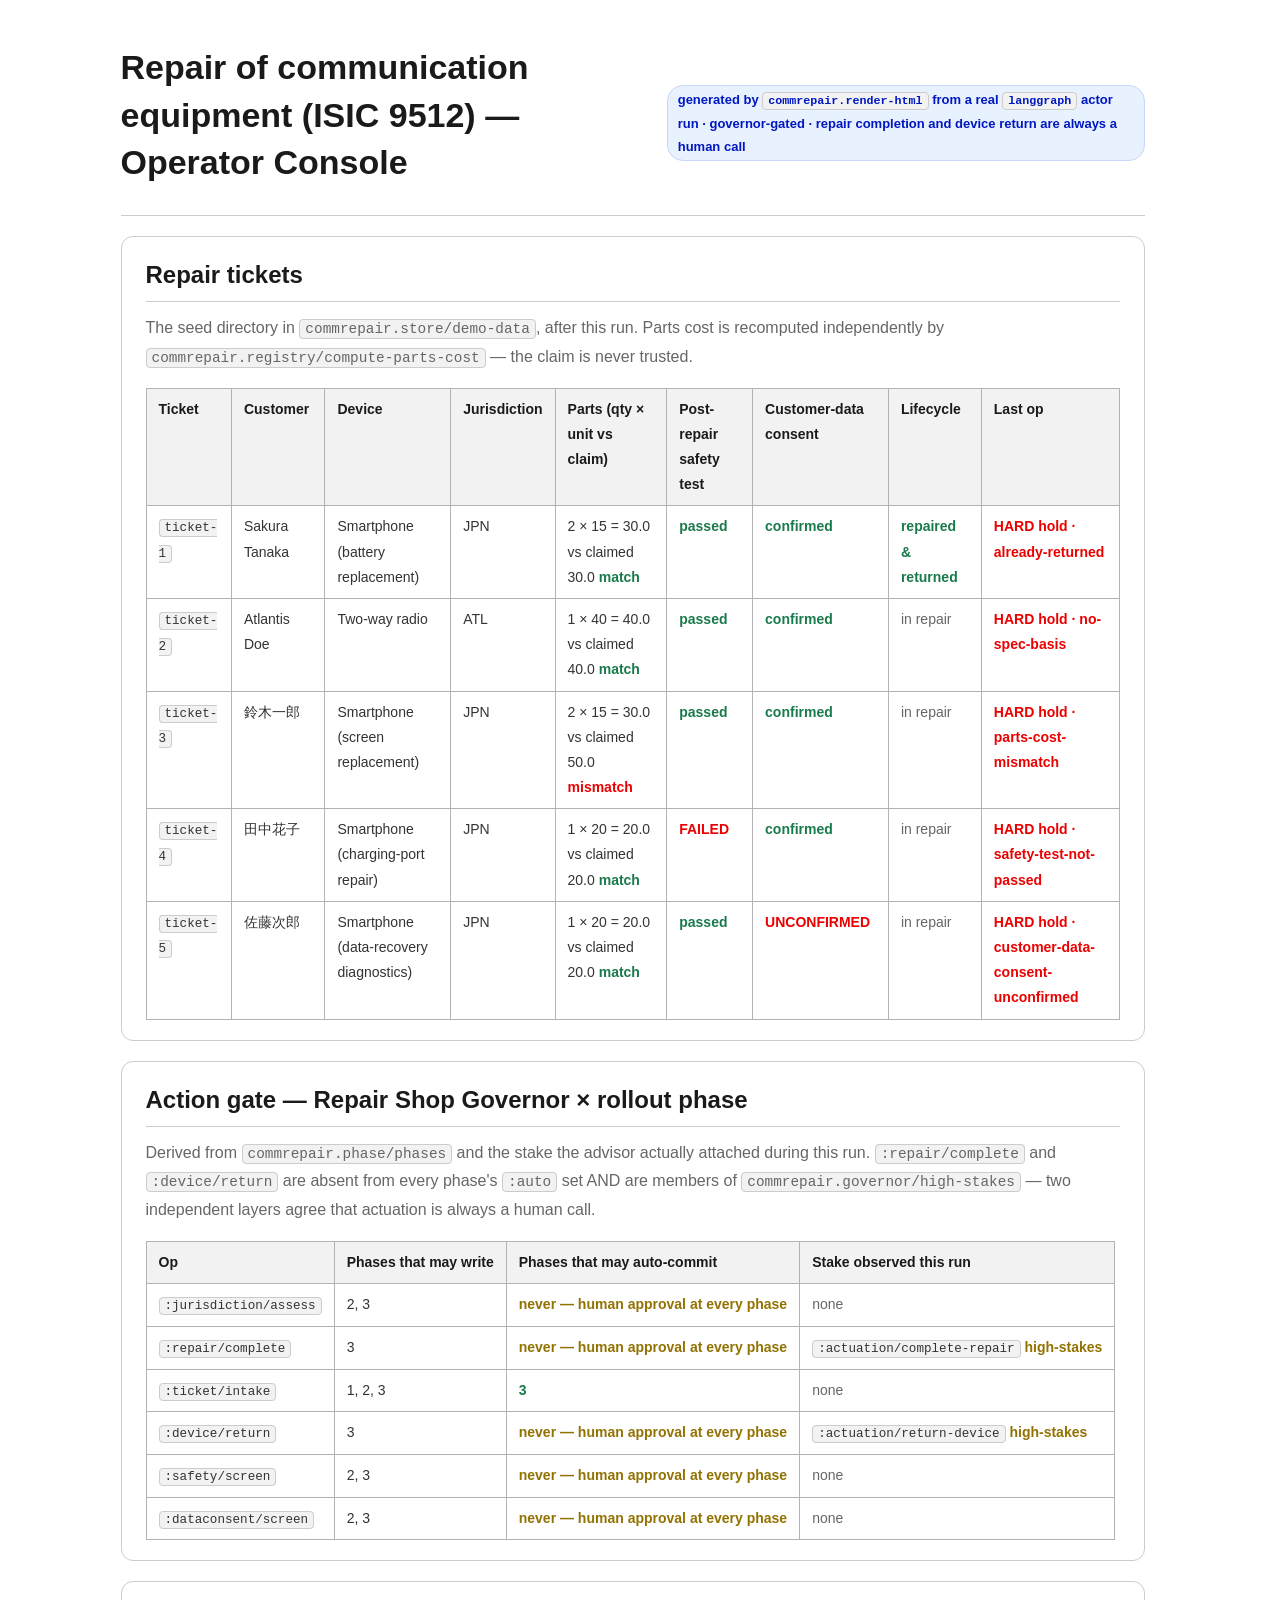
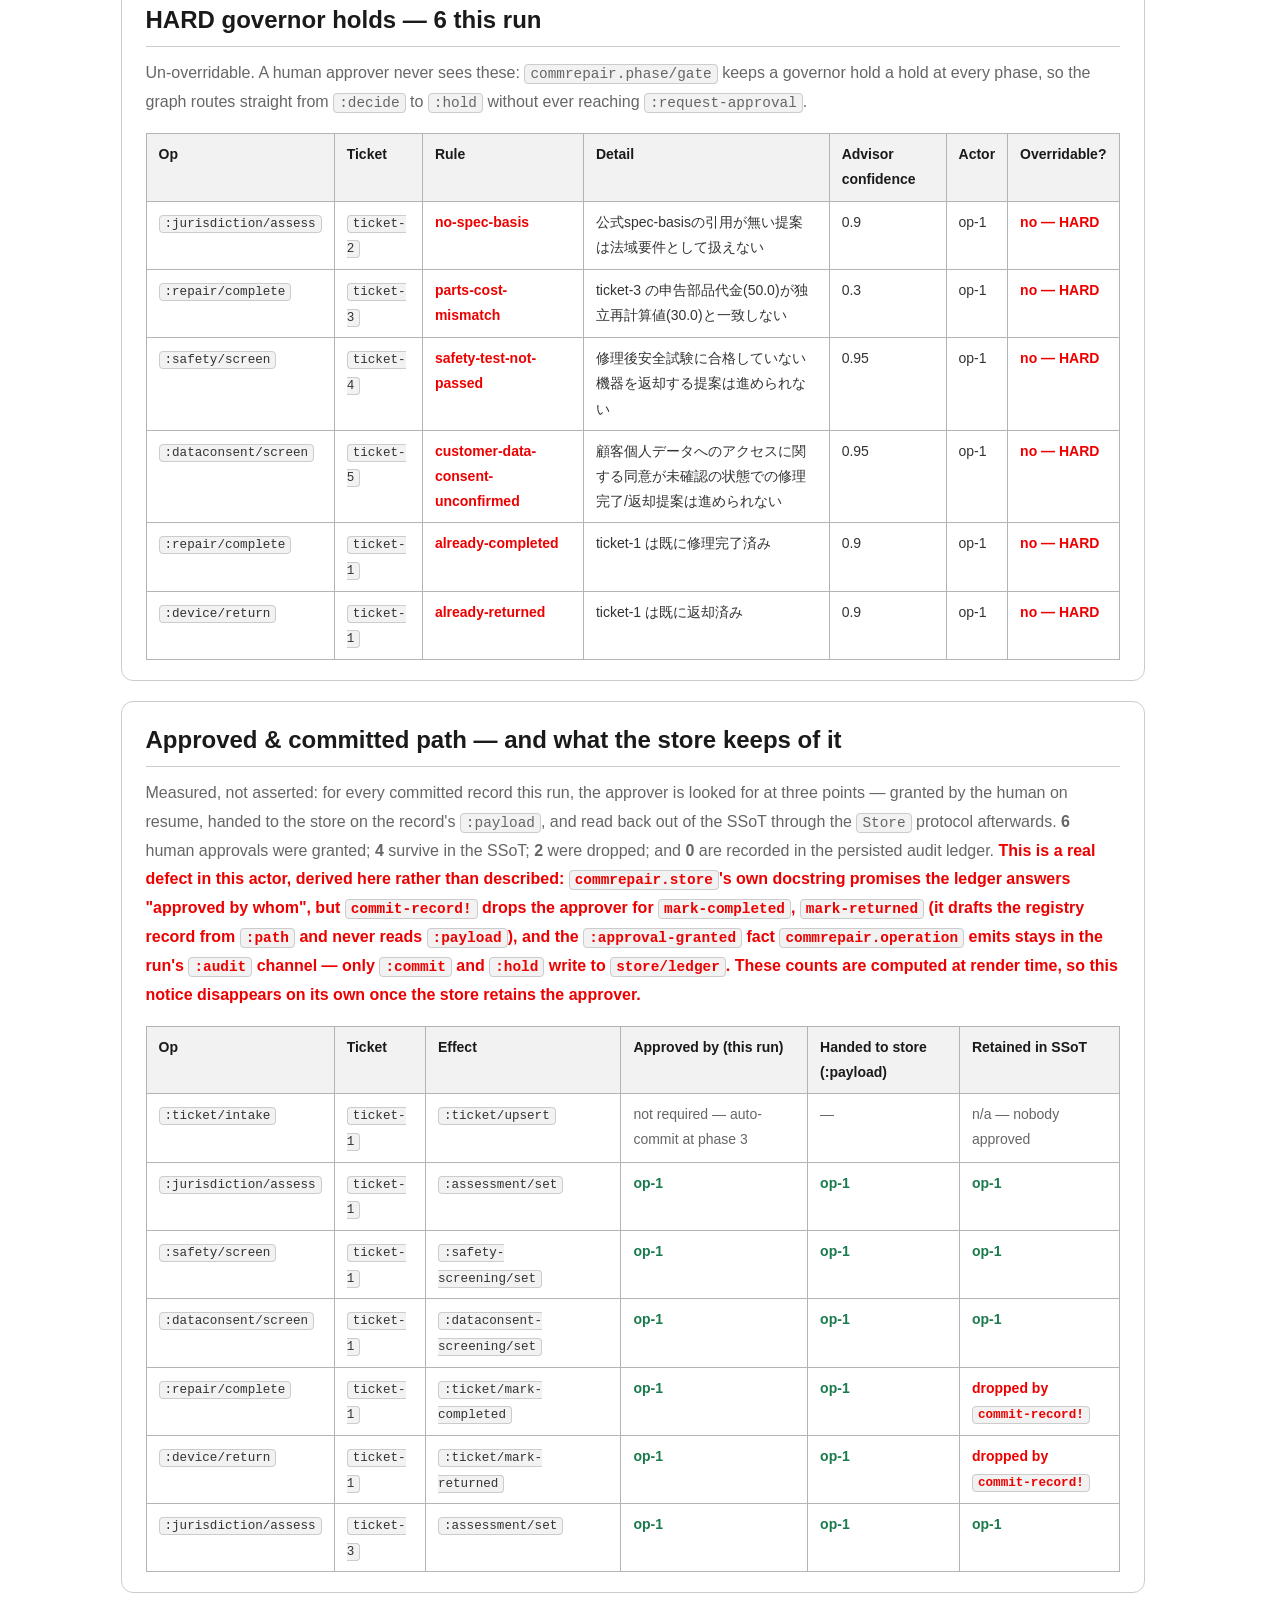
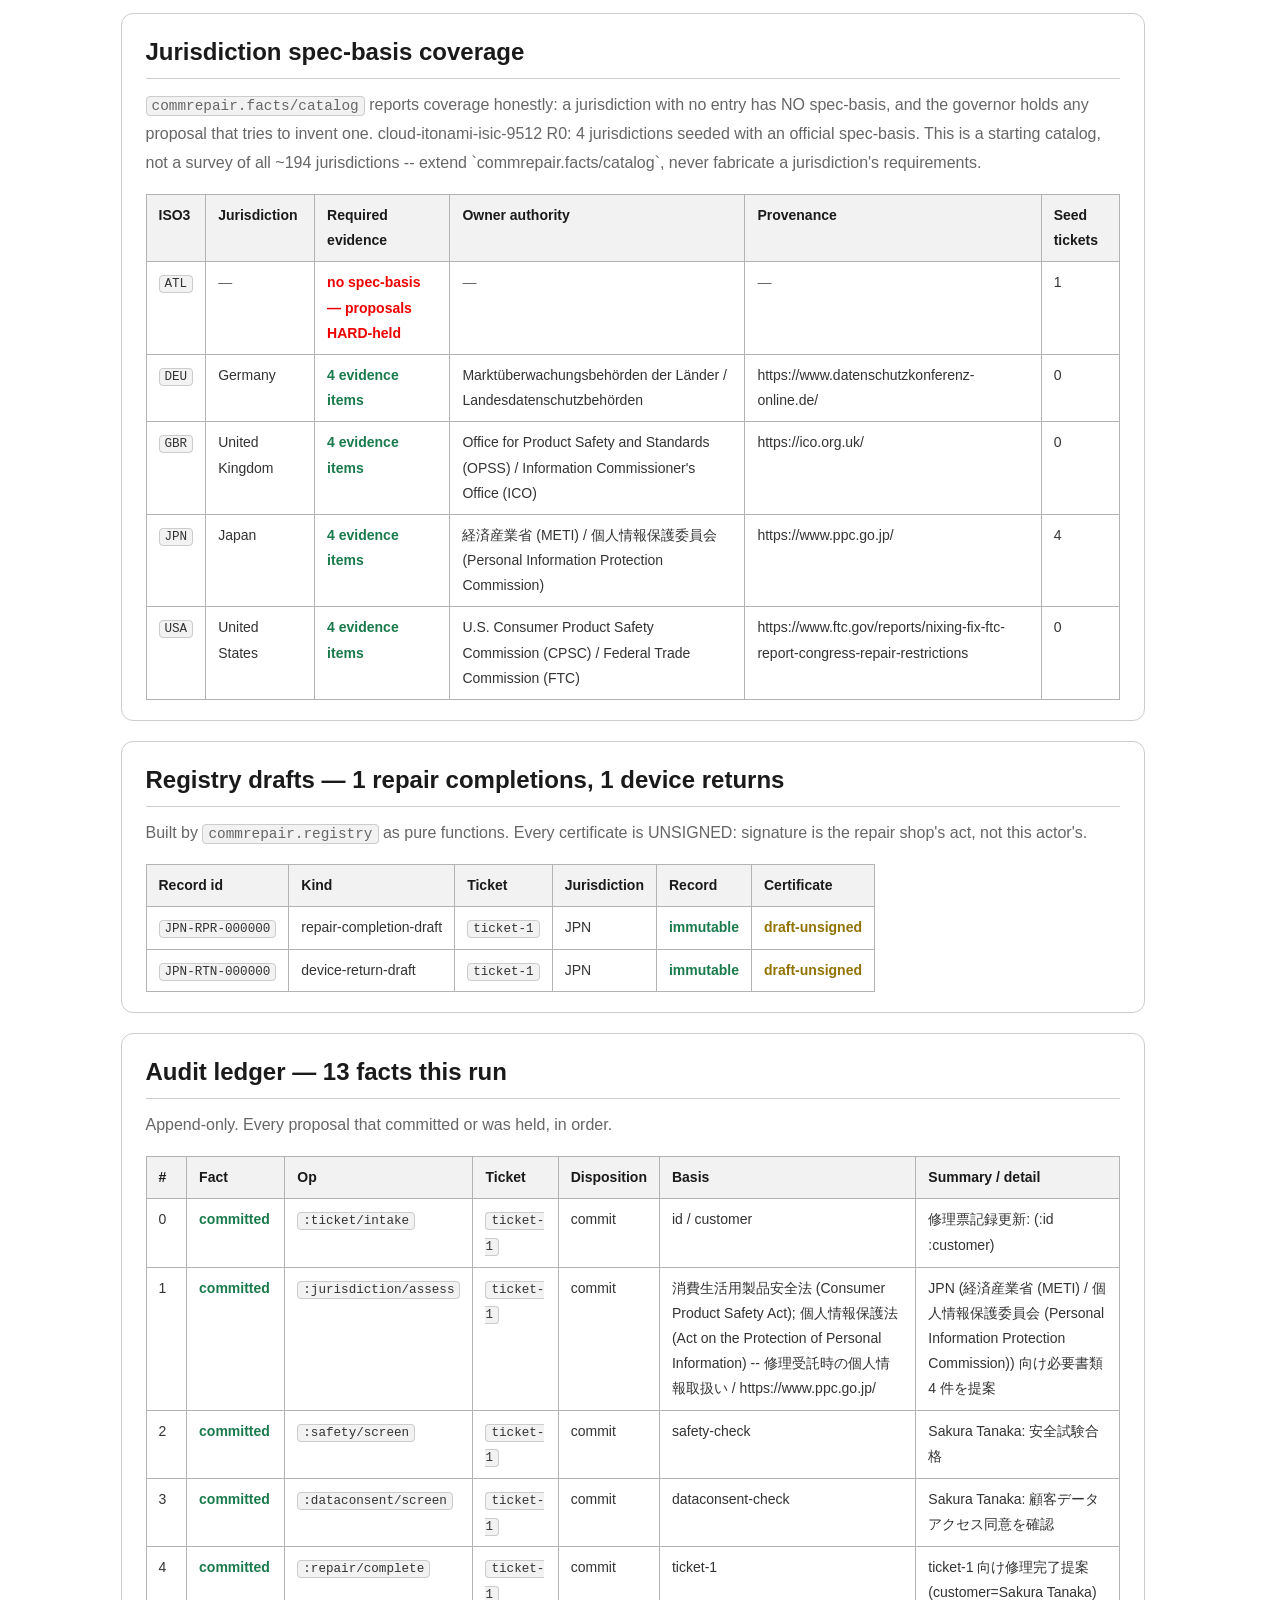
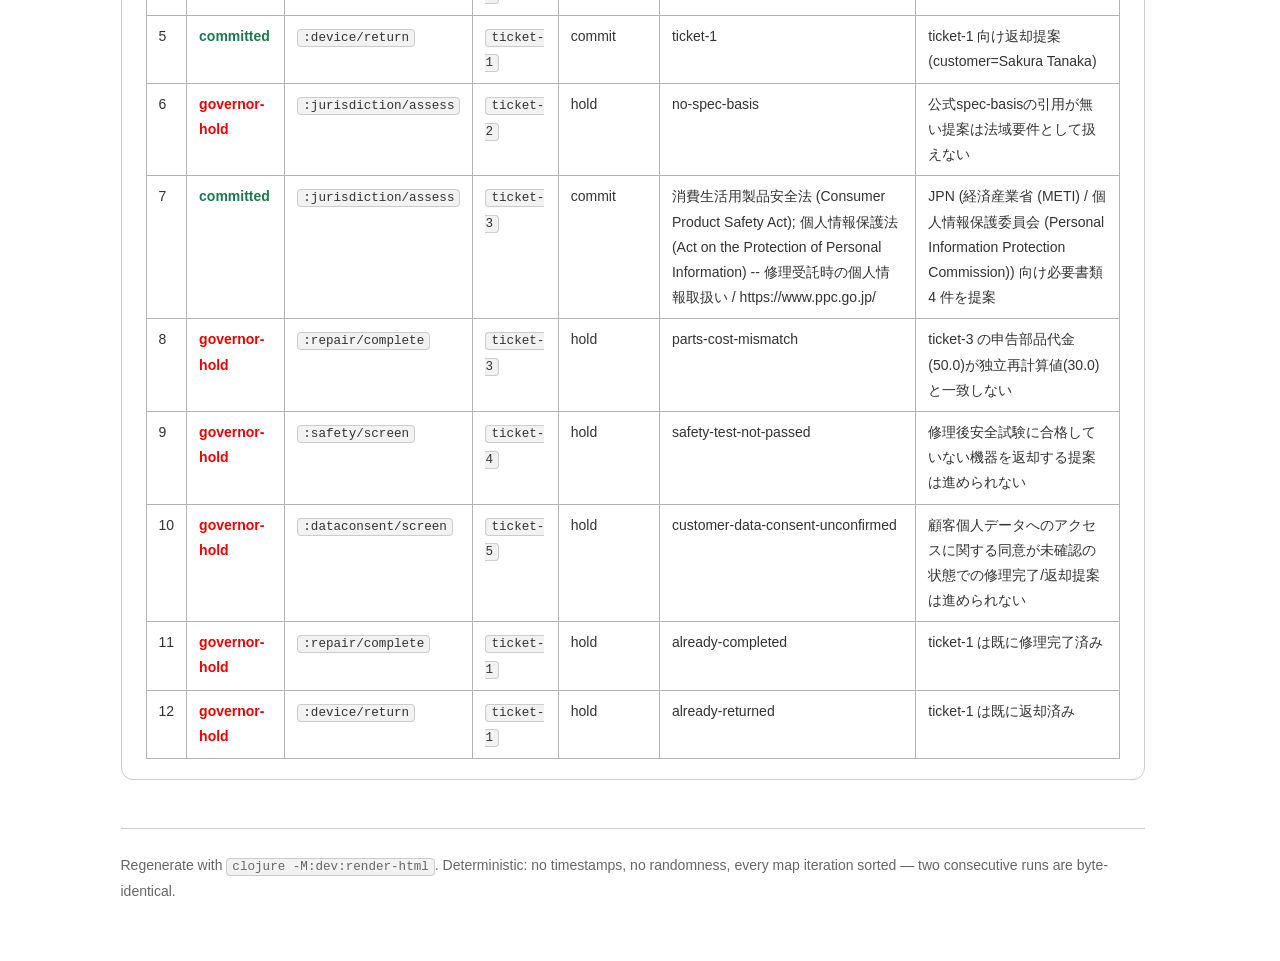
==== commit 1807da70: "render_html: stop double-escaping the ampersand in a section title `section` escapes its title, so t" ====
--- a/docs/samples/operator-console.html
+++ b/docs/samples/operator-console.html
@@ -2514,7 +2514,7 @@
     </table>
   </section>
   <section class="card">
-    <h2>Approved &amp;amp; committed path — and what the store keeps of it</h2>
+    <h2>Approved &amp; committed path — and what the store keeps of it</h2>
     <p class="muted">Measured, not asserted: for every committed record this run, the approver is looked for at three points — granted by the human on resume, handed to the store on the record's <code>:payload</code>, and read back out of the SSoT through the <code>Store</code> protocol afterwards. <strong>6</strong> human approvals were granted; <strong>4</strong> survive in the SSoT; <strong>2</strong> were dropped; and <strong>0</strong> are recorded in the persisted audit ledger. <span class="critical">This is a real defect in this actor, derived here rather than described: <code>commrepair.store</code>'s own docstring promises the ledger answers &quot;approved by whom&quot;, but <code>commit-record!</code> drops the approver for <code>mark-completed</code>, <code>mark-returned</code> (it drafts the registry record from <code>:path</code> and never reads <code>:payload</code>), and the <code>:approval-granted</code> fact <code>commrepair.operation</code> emits stays in the run's <code>:audit</code> channel — only <code>:commit</code> and <code>:hold</code> write to <code>store/ledger</code>. These counts are computed at render time, so this notice disappears on its own once the store retains the approver.</span></p>
     <table>
       <thead><tr><th>Op</th><th>Ticket</th><th>Effect</th><th>Approved by (this run)</th><th>Handed to store (:payload)</th><th>Retained in SSoT</th></tr></thead>
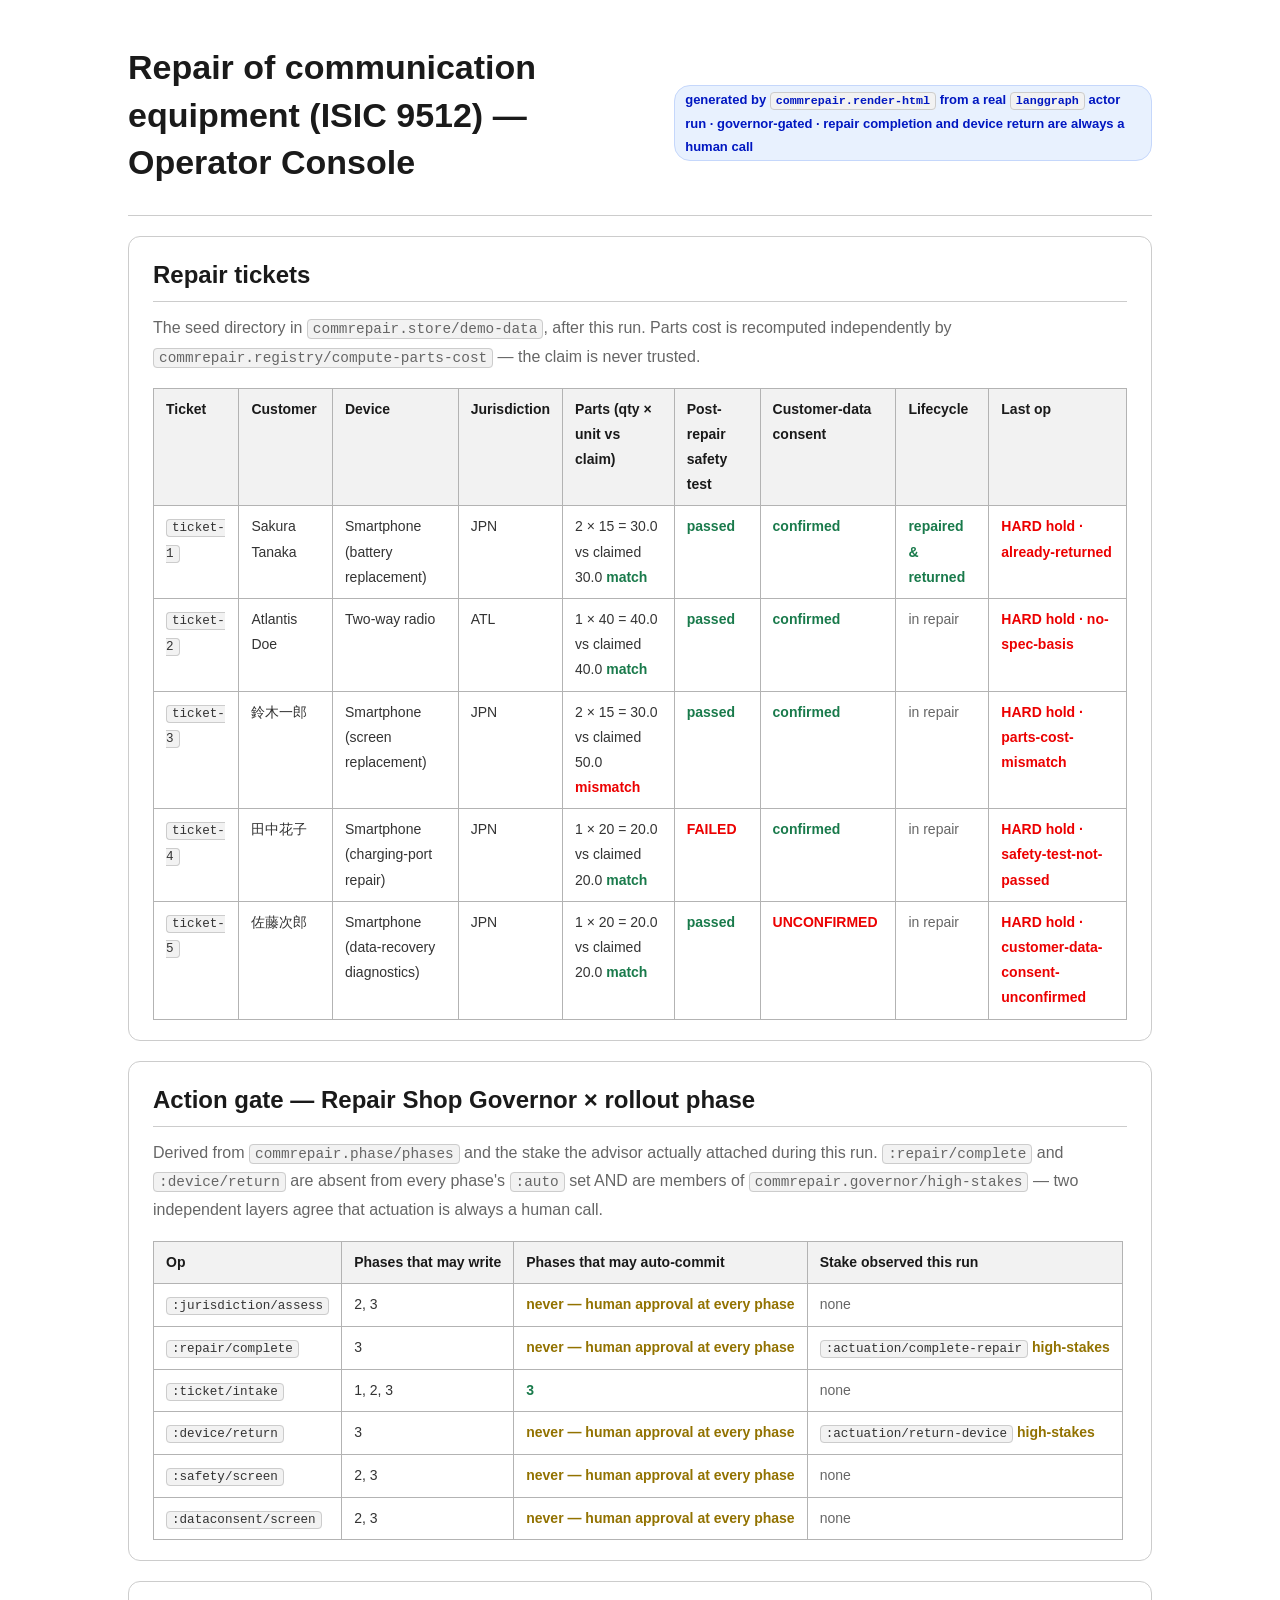
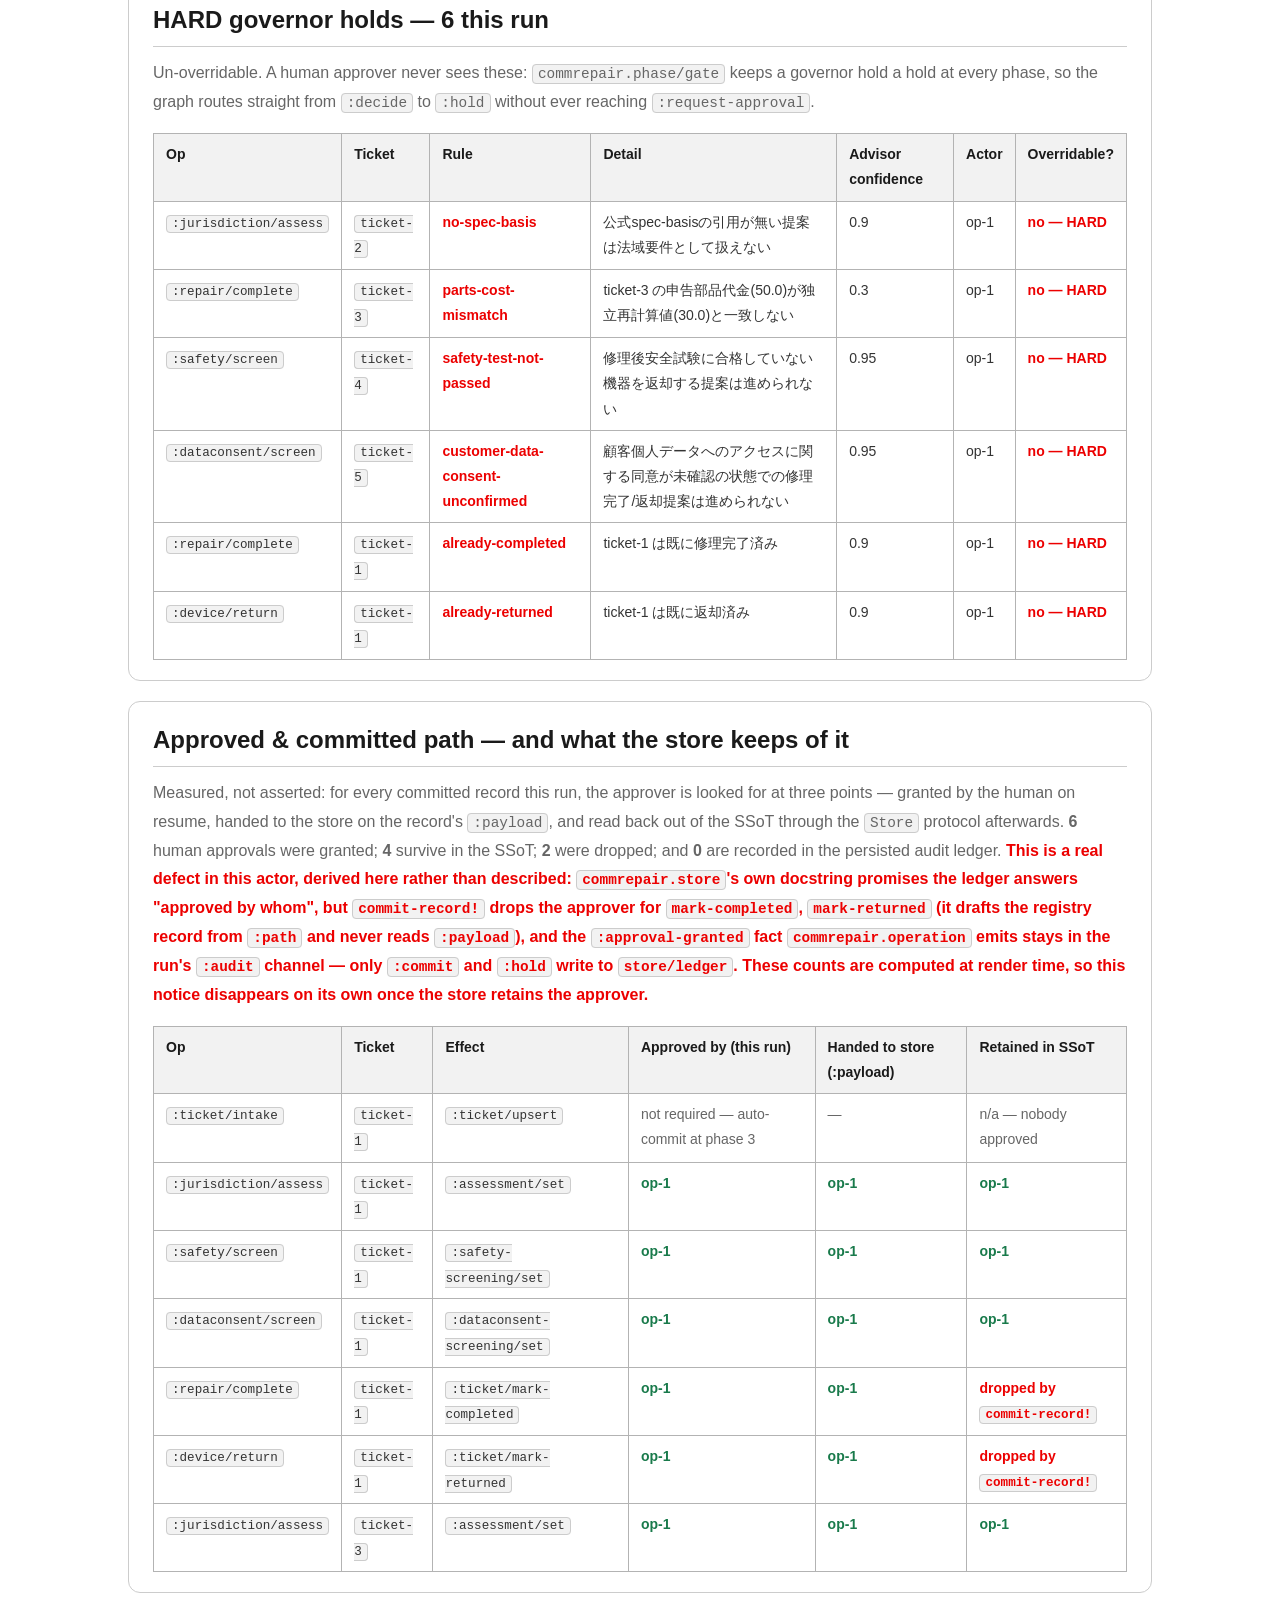
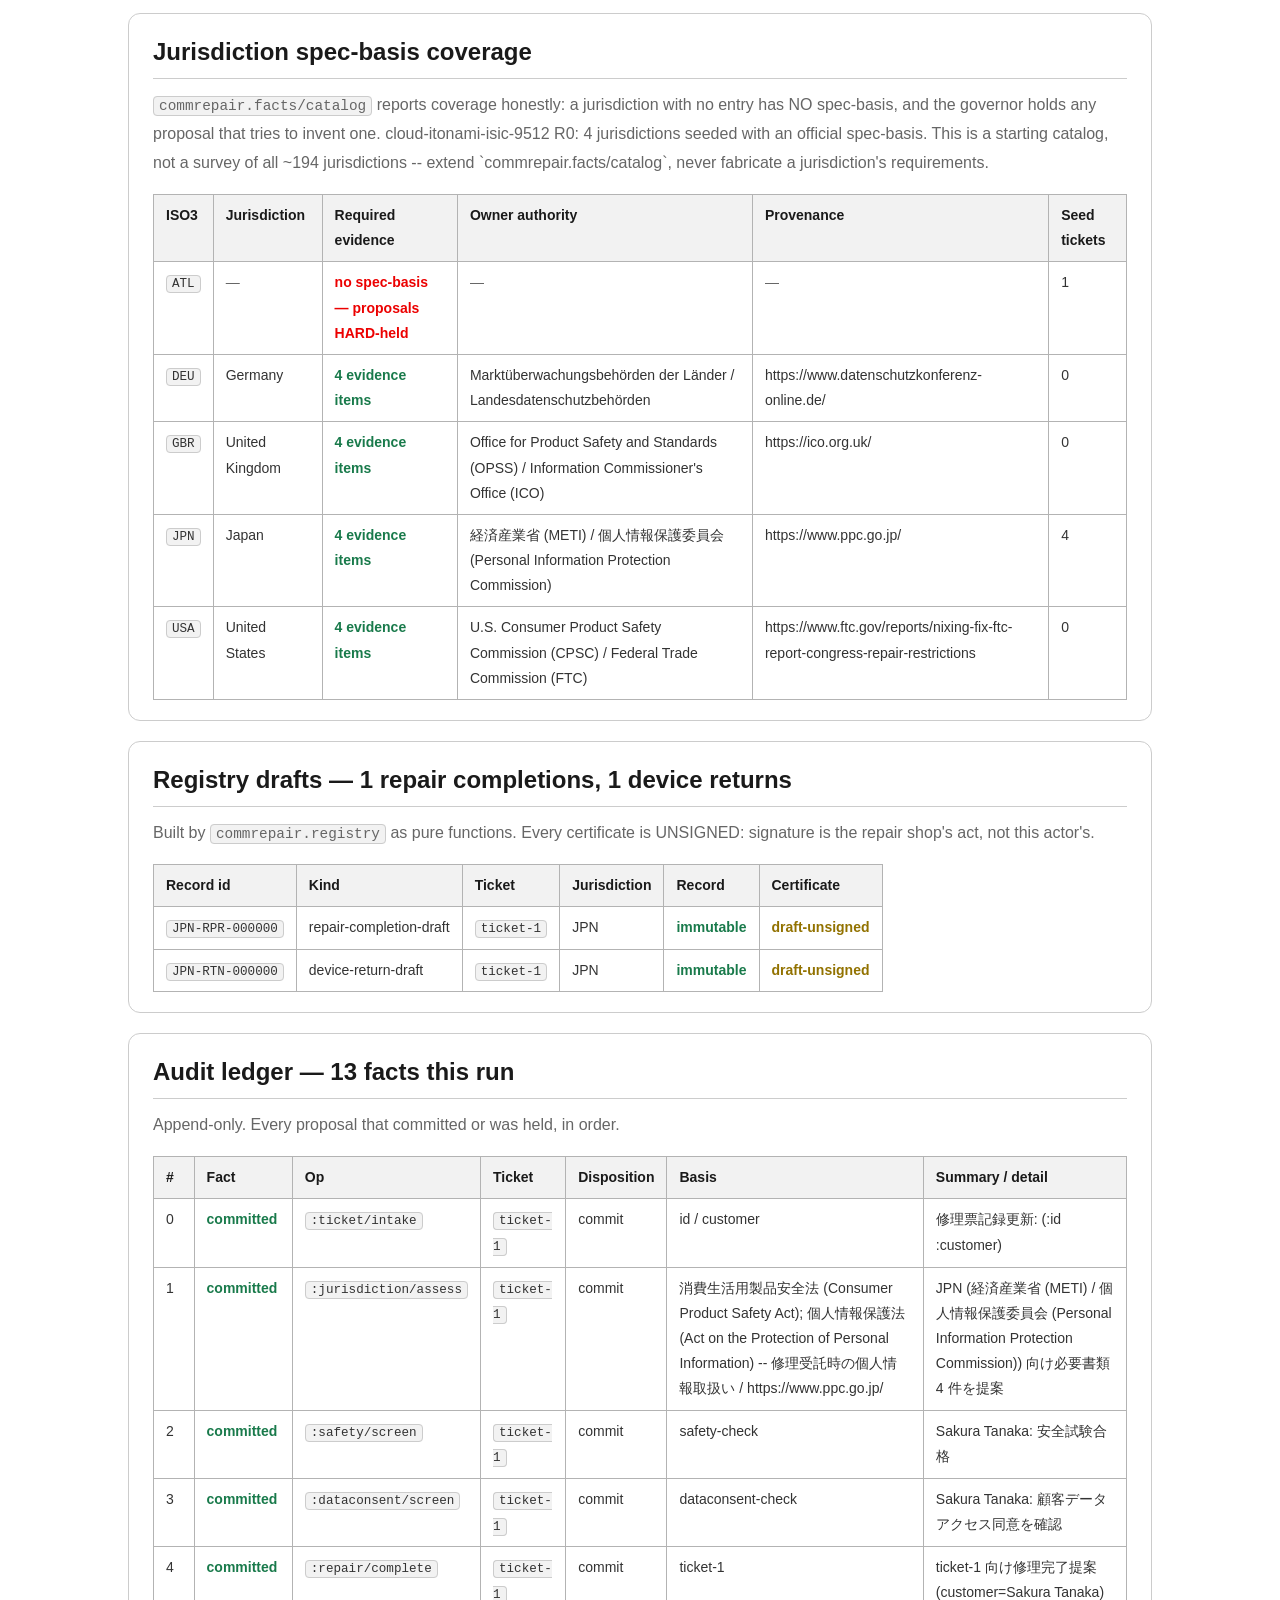
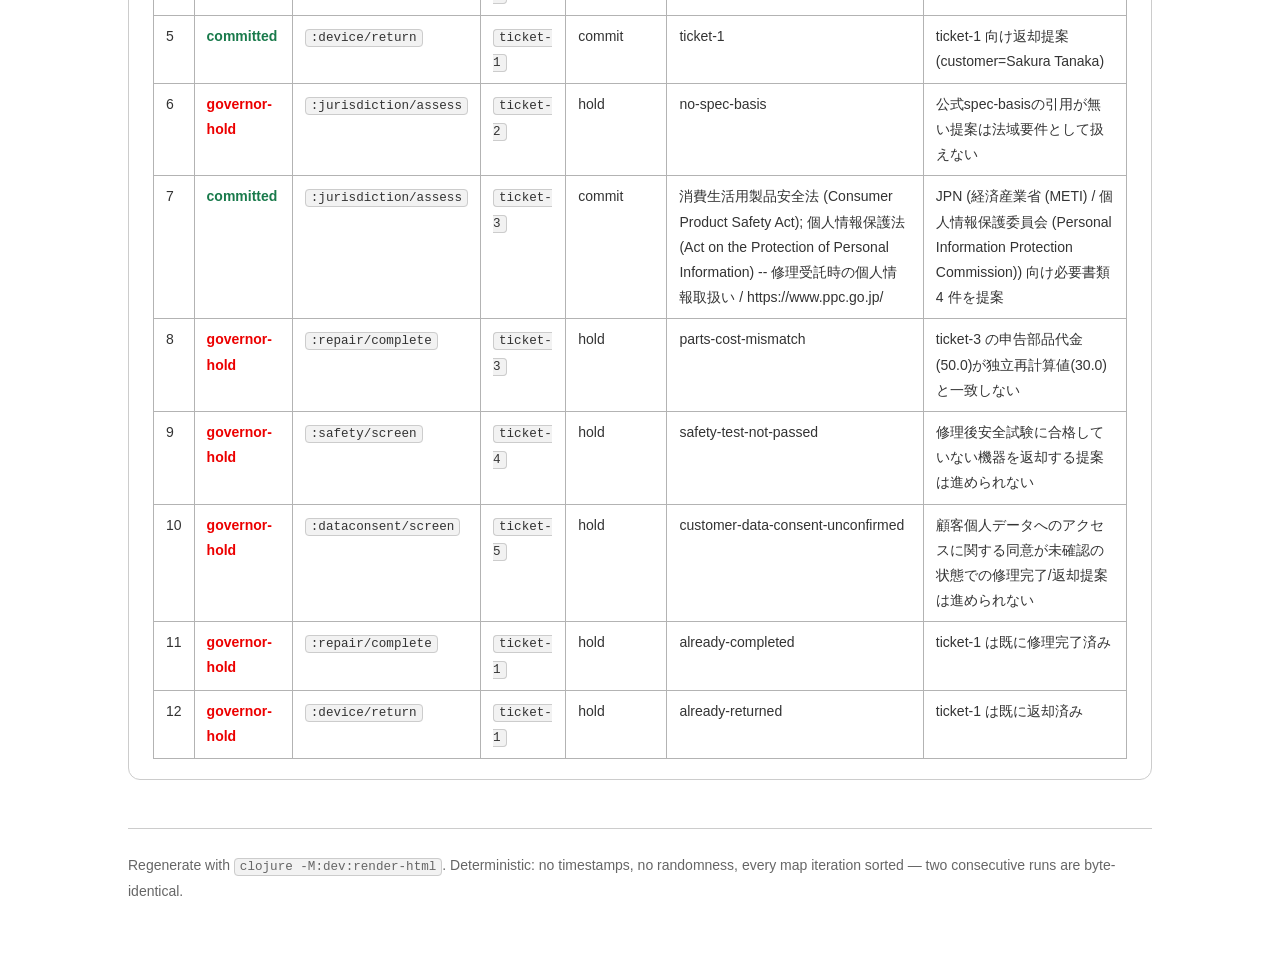
==== commit a8bb35e2: "render_html: vendor the 19 DADS tokens the console uses; drop the jp-go-dds git dep The console refe" ====
--- a/docs/samples/operator-console.html
+++ b/docs/samples/operator-console.html
@@ -1,2431 +1,47 @@
 <!DOCTYPE html>
 <html lang="en">
-<head><meta charset="utf-8"><meta name="viewport" content="width=device-width, initial-scale=1, viewport-fit=cover"><title>cloud-itonami-isic-9512 · commrepair operator console</title><style>/* jp-go-digital-design-system — vendored CSS
- * Source: https://github.com/digital-go-jp/design-system-example-components-html
- * Upstream commit: 3b34f4c3553fa3bee90bfd8b6fe962ac3055107d — MIT License, Copyright (c) 2025 デジタル庁
- * Generated by scripts/vendor.cljs — DO NOT EDIT BY HAND (re-vendor instead). */
-:root {
-  --color-primitive-blue-50: #e8f1fe;
-  --color-primitive-blue-100: #d9e6ff;
-  --color-primitive-blue-200: #c5d7fb;
-  --color-primitive-blue-300: #9db7f9;
-  --color-primitive-blue-400: #7096f8;
-  --color-primitive-blue-500: #4979f5;
-  --color-primitive-blue-600: #3460fb;
-  --color-primitive-blue-700: #264af4;
-  --color-primitive-blue-800: #0031d8;
-  --color-primitive-blue-900: #0017c1;
-  --color-primitive-blue-1000: #00118f;
-  --color-primitive-blue-1100: #000071;
-  --color-primitive-blue-1200: #000060;
-  --color-primitive-light-blue-50: #f0f9ff;
-  --color-primitive-light-blue-100: #dcf0ff;
-  --color-primitive-light-blue-200: #c0e4ff;
-  --color-primitive-light-blue-300: #97d3ff;
-  --color-primitive-light-blue-400: #57b8ff;
-  --color-primitive-light-blue-500: #39abff;
-  --color-primitive-light-blue-600: #008bf2;
-  --color-primitive-light-blue-700: #0877d7;
-  --color-primitive-light-blue-800: #0066be;
-  --color-primitive-light-blue-900: #0055ad;
-  --color-primitive-light-blue-1000: #00428c;
-  --color-primitive-light-blue-1100: #00316a;
-  --color-primitive-light-blue-1200: #00234b;
-  --color-primitive-cyan-50: #e9f7f9;
-  --color-primitive-cyan-100: #c8f8ff;
-  --color-primitive-cyan-200: #99f2ff;
-  --color-primitive-cyan-300: #79e2f2;
-  --color-primitive-cyan-400: #2bc8e4;
-  --color-primitive-cyan-500: #01b7d6;
-  --color-primitive-cyan-600: #00a3bf;
-  --color-primitive-cyan-700: #008da6;
-  --color-primitive-cyan-800: #008299;
-  --color-primitive-cyan-900: #006f83;
-  --color-primitive-cyan-1000: #006173;
-  --color-primitive-cyan-1100: #004c59;
-  --color-primitive-cyan-1200: #003741;
-  --color-primitive-green-50: #e6f5ec;
-  --color-primitive-green-100: #c2e5d1;
-  --color-primitive-green-200: #9bd4b5;
-  --color-primitive-green-300: #71c598;
-  --color-primitive-green-400: #51b883;
-  --color-primitive-green-500: #2cac6e;
-  --color-primitive-green-600: #259d63;
-  --color-primitive-green-700: #1d8b56;
-  --color-primitive-green-800: #197a4b;
-  --color-primitive-green-900: #115a36;
-  --color-primitive-green-1000: #0c472a;
-  --color-primitive-green-1100: #08351f;
-  --color-primitive-green-1200: #032213;
-  --color-primitive-lime-50: #ebfad9;
-  --color-primitive-lime-100: #d0f5a2;
-  --color-primitive-lime-200: #c0f354;
-  --color-primitive-lime-300: #ade830;
-  --color-primitive-lime-400: #9ddd15;
-  --color-primitive-lime-500: #8cc80c;
-  --color-primitive-lime-600: #7eb40d;
-  --color-primitive-lime-700: #6fa104;
-  --color-primitive-lime-800: #618e00;
-  --color-primitive-lime-900: #507500;
-  --color-primitive-lime-1000: #3e5a00;
-  --color-primitive-lime-1100: #2c4100;
-  --color-primitive-lime-1200: #1e2d00;
-  --color-primitive-yellow-50: #fbf5e0;
-  --color-primitive-yellow-100: #fff0b3;
-  --color-primitive-yellow-200: #ffe380;
-  --color-primitive-yellow-300: #ffd43d;
-  --color-primitive-yellow-400: #ffc700;
-  --color-primitive-yellow-500: #ebb700;
-  --color-primitive-yellow-600: #d2a400;
-  --color-primitive-yellow-700: #b78f00;
-  --color-primitive-yellow-800: #a58000;
-  --color-primitive-yellow-900: #927200;
-  --color-primitive-yellow-1000: #806300;
-  --color-primitive-yellow-1100: #6e5600;
-  --color-primitive-yellow-1200: #604b00;
-  --color-primitive-orange-50: #ffeee2;
-  --color-primitive-orange-100: #ffdfca;
-  --color-primitive-orange-200: #ffc199;
-  --color-primitive-orange-300: #ffa66d;
-  --color-primitive-orange-400: #ff8d44;
-  --color-primitive-orange-500: #ff7628;
-  --color-primitive-orange-600: #fb5b01;
-  --color-primitive-orange-700: #e25100;
-  --color-primitive-orange-800: #c74700;
-  --color-primitive-orange-900: #ac3e00;
-  --color-primitive-orange-1000: #8b3200;
-  --color-primitive-orange-1100: #6d2700;
-  --color-primitive-orange-1200: #541e00;
-  --color-primitive-red-50: #fdeeee;
-  --color-primitive-red-100: #ffdada;
-  --color-primitive-red-200: #ffbbbb;
-  --color-primitive-red-300: #ff9696;
-  --color-primitive-red-400: #ff7171;
-  --color-primitive-red-500: #ff5454;
-  --color-primitive-red-600: #fe3939;
-  --color-primitive-red-700: #fa0000;
-  --color-primitive-red-800: #ec0000;
-  --color-primitive-red-900: #ce0000;
-  --color-primitive-red-1000: #a90000;
-  --color-primitive-red-1100: #850000;
-  --color-primitive-red-1200: #620000;
-  --color-primitive-magenta-50: #f3e5f4;
-  --color-primitive-magenta-100: #ffd0ff;
-  --color-primitive-magenta-200: #ffaeff;
-  --color-primitive-magenta-300: #ff8eff;
-  --color-primitive-magenta-400: #f661f6;
-  --color-primitive-magenta-500: #f137f1;
-  --color-primitive-magenta-600: #db00db;
-  --color-primitive-magenta-700: #c000c0;
-  --color-primitive-magenta-800: #aa00aa;
-  --color-primitive-magenta-900: #8b008b;
-  --color-primitive-magenta-1000: #6c006c;
-  --color-primitive-magenta-1100: #500050;
-  --color-primitive-magenta-1200: #3b003b;
-  --color-primitive-purple-50: #f1eafa;
-  --color-primitive-purple-100: #ecddff;
-  --color-primitive-purple-200: #ddc2ff;
-  --color-primitive-purple-300: #cda6ff;
-  --color-primitive-purple-400: #bb87ff;
-  --color-primitive-purple-500: #a565f8;
-  --color-primitive-purple-600: #8843e1;
-  --color-primitive-purple-700: #6f23d0;
-  --color-primitive-purple-800: #5c10be;
-  --color-primitive-purple-900: #5109ad;
-  --color-primitive-purple-1000: #41048e;
-  --color-primitive-purple-1100: #30016c;
-  --color-primitive-purple-1200: #21004b;
-  --color-neutral-white: #ffffff;
-  --color-neutral-black: #000000;
-  --color-neutral-solid-gray-50: #f2f2f2;
-  --color-neutral-solid-gray-100: #e6e6e6;
+<head><meta charset="utf-8"><meta name="viewport" content="width=device-width, initial-scale=1, viewport-fit=cover"><title>cloud-itonami-isic-9512 · commrepair operator console</title><style>
+/* DADS (デジタル庁デザインシステム) primitives + the shared cloud-itonami
+   operator-console skin, vendored so that `clojure -M:dev:render-html` needs
+   NO network and NO git dependency.
+
+   Provenance, both halves verifiable from this checkout:
+
+   1. The :root block below is the TRANSITIVE CLOSURE (19 of 192 tokens) of the
+      custom properties the skin below actually references, with values copied
+      from the DADS stylesheet this repo already vendors into its own product
+      face, docs/index.html. Those 192 definitions were compared against
+      jp-go-dds pin 83db9954 and are value-identical for all 192 -- so the
+      console is styled by exactly the same tokens as the product page, and
+      cannot drift away from it.
+   2. The rules after it are jp-go-dds.skin/skin-css verbatim (pin 83db9954),
+      the skin every cloud-itonami operator console shares.
+
+   Trimmed rather than wholesale-vendored on purpose: shipping all 192 tokens
+   plus the full 67KB dds.css to reference 19 of them made the page 80% CSS.
+   commrepair.render-html asserts at build time that every var() this page
+   uses is defined here, so trimming can never silently unstyle the console. */
+
+:root{
+  --color-key-900: var(--color-primitive-blue-900);
   --color-neutral-solid-gray-200: #cccccc;
   --color-neutral-solid-gray-300: #b3b3b3;
-  --color-neutral-solid-gray-400: #999999;
-  --color-neutral-solid-gray-420: #949494;
-  --color-neutral-solid-gray-500: #7f7f7f;
-  --color-neutral-solid-gray-536: #767676;
+  --color-neutral-solid-gray-50: #f2f2f2;
   --color-neutral-solid-gray-600: #666666;
-  --color-neutral-solid-gray-700: #4d4d4d;
   --color-neutral-solid-gray-800: #333333;
   --color-neutral-solid-gray-900: #1a1a1a;
-  --color-neutral-opacity-gray-50: rgba(0, 0, 0, 0.05);
-  --color-neutral-opacity-gray-100: rgba(0, 0, 0, 0.1);
-  --color-neutral-opacity-gray-200: rgba(0, 0, 0, 0.2);
-  --color-neutral-opacity-gray-300: rgba(0, 0, 0, 0.3);
-  --color-neutral-opacity-gray-400: rgba(0, 0, 0, 0.4);
-  --color-neutral-opacity-gray-420: rgba(0, 0, 0, 0.42);
-  --color-neutral-opacity-gray-500: rgba(0, 0, 0, 0.5);
-  --color-neutral-opacity-gray-536: rgba(0, 0, 0, 0.54);
-  --color-neutral-opacity-gray-600: rgba(0, 0, 0, 0.6);
-  --color-neutral-opacity-gray-700: rgba(0, 0, 0, 0.7);
-  --color-neutral-opacity-gray-800: rgba(0, 0, 0, 0.8);
-  --color-neutral-opacity-gray-900: rgba(0, 0, 0, 0.9);
-  --font-family-sans:
-    "Noto Sans JP", -apple-system, BlinkMacSystemFont, sans-serif;
+  --color-neutral-white: #ffffff;
+  --color-primitive-blue-200: #c5d7fb;
+  --color-primitive-blue-50: #e8f1fe;
+  --color-primitive-blue-900: #0017c1;
+  --color-primitive-green-800: #197a4b;
+  --color-primitive-red-800: #ec0000;
+  --color-primitive-yellow-900: #927200;
+  --color-semantic-error-1: var(--color-primitive-red-800);
+  --color-semantic-success-2: var(--color-primitive-green-800);
+  --color-semantic-warning-yellow-2: var(--color-primitive-yellow-900);
   --font-family-mono: "Noto Sans Mono", monospace;
-  --elevation-1:
-    0 2px 8px 1px rgba(0, 0, 0, 0.1), 0 1px 5px 0 rgba(0, 0, 0, 0.3);
-  --elevation-2:
-    0 2px 12px 2px rgba(0, 0, 0, 0.1), 0 1px 6px 0 rgba(0, 0, 0, 0.3);
-  --elevation-3:
-    0 4px 16px 3px rgba(0, 0, 0, 0.1), 0 1px 6px 0 rgba(0, 0, 0, 0.3);
-  --elevation-4:
-    0 6px 20px 4px rgba(0, 0, 0, 0.1), 0 2px 6px 0 rgba(0, 0, 0, 0.3);
-  --elevation-5:
-    0 8px 24px 5px rgba(0, 0, 0, 0.1), 0 2px 10px 0 rgba(0, 0, 0, 0.3);
-  --elevation-6:
-    0 10px 30px 6px rgba(0, 0, 0, 0.1), 0 3px 12px 0 rgba(0, 0, 0, 0.3);
-  --elevation-7:
-    0 12px 36px 7px rgba(0, 0, 0, 0.1), 0 3px 14px 0 rgba(0, 0, 0, 0.3);
-  --elevation-8:
-    0 14px 40px 7px rgba(0, 0, 0, 0.1), 0 3px 16px 0 rgba(0, 0, 0, 0.3);
-  --color-semantic-success-1: var(--color-primitive-green-600);
-  --color-semantic-success-2: var(--color-primitive-green-800);
-  --color-semantic-error-1: var(--color-primitive-red-800);
-  --color-semantic-error-2: var(--color-primitive-red-900);
-  --color-semantic-warning-yellow-1: var(--color-primitive-yellow-700);
-  --color-semantic-warning-yellow-2: var(--color-primitive-yellow-900);
-  --color-semantic-warning-orange-1: var(--color-primitive-orange-600);
-  --color-semantic-warning-orange-2: var(--color-primitive-orange-800);
-  --color-key-50: var(--color-primitive-blue-50);
-  --color-key-100: var(--color-primitive-blue-100);
-  --color-key-200: var(--color-primitive-blue-200);
-  --color-key-300: var(--color-primitive-blue-300);
-  --color-key-400: var(--color-primitive-blue-400);
-  --color-key-500: var(--color-primitive-blue-500);
-  --color-key-600: var(--color-primitive-blue-600);
-  --color-key-700: var(--color-primitive-blue-700);
-  --color-key-800: var(--color-primitive-blue-800);
-  --color-key-900: var(--color-primitive-blue-900);
-  --color-key-1000: var(--color-primitive-blue-1000);
-  --color-key-1100: var(--color-primitive-blue-1100);
-  --color-key-1200: var(--color-primitive-blue-1200);
-}
-
-html {
-  scrollbar-gutter: stable;
-  font-family: var(--font-family-sans);
-}
-
-html:has(:modal) {
-  overflow: clip;
-  scrollbar-gutter: auto;
-}
-
-body:has(:modal) {
-  overflow: auto;
-  scrollbar-gutter: stable;
-}
-
-:where(a):any-link {
-  color: var(--color-primitive-blue-1000);
-  text-decoration: underline;
-  text-decoration-thickness: calc(1 / 16 * 1rem);
-  text-underline-offset: calc(3 / 16 * 1rem);
-}
-
-:where(a):visited {
-  color: var(--color-primitive-magenta-900);
-}
-
-@media (hover: hover) {
-  :where(a):hover {
-    color: var(--color-primitive-blue-900);
-    text-decoration-thickness: calc(3 / 16 * 1rem);
-  }
-}
-
-:where(a):active {
-  color: var(--color-primitive-orange-800);
-  text-decoration-thickness: calc(1 / 16 * 1rem);
-}
-
-:focus-visible {
-  outline: calc(4 / 16 * 1rem) solid var(--color-neutral-black);
-  outline-offset: calc(2 / 16 * 1rem);
-  border-radius: calc(4 / 16 * 1rem);
-  box-shadow: 0 0 0 calc(2 / 16 * 1rem) var(--color-primitive-yellow-300);
-}
-
-.dads-u-visually-hidden {
-  clip: rect(0 0 0 0) !important;
-  clip-path: inset(50%) !important;
-  height: 1px !important;
-  overflow: hidden !important;
-  position: absolute !important;
-  white-space: nowrap !important;
-  width: 1px !important;
-}
-
-:where(.dads-u-focus-outline):focus-visible {
-  outline: calc(4 / 16 * 1rem) solid var(--color-neutral-black) !important;
-  outline-offset: calc(2 / 16 * 1rem) !important;
-  border-radius: calc(4 / 16 * 1rem) !important;
-  background-color: var(--color-primitive-yellow-300) !important;
-  box-shadow: 0 0 0 calc(2 / 16 * 1rem) var(--color-primitive-yellow-300) !important;
-}
-
-@supports selector(:has(*)) {
-  :where(.dads-u-focus-within-outline):focus-visible,
-  :where(.dads-u-focus-within-outline):has(:focus-visible) {
-    outline: calc(4 / 16 * 1rem) solid var(--color-neutral-black) !important;
-    outline-offset: calc(2 / 16 * 1rem) !important;
-    border-radius: calc(4 / 16 * 1rem) !important;
-    background-color: var(--color-primitive-yellow-300) !important;
-    box-shadow: 0 0 0 calc(2 / 16 * 1rem) var(--color-primitive-yellow-300) !important;
-  }
-}
-@supports not selector(:has(*)) {
-  :where(.dads-u-focus-within-outline):focus-within {
-    outline: calc(4 / 16 * 1rem) solid var(--color-neutral-black) !important;
-    outline-offset: calc(2 / 16 * 1rem) !important;
-    border-radius: calc(4 / 16 * 1rem) !important;
-    background-color: var(--color-primitive-yellow-300) !important;
-    box-shadow: 0 0 0 calc(2 / 16 * 1rem) var(--color-primitive-yellow-300) !important;
-  }
-}
-
-.dads-u-dsp-64B-140 {
-  font-weight: bold !important;
-  font-size: calc(64 / 16 * 1rem) !important;
-  line-height: 1.4 !important;
-  letter-spacing: 0 !important;
-}
-
-.dads-u-dsp-57B-140 {
-  font-weight: bold !important;
-  font-size: calc(57 / 16 * 1rem) !important;
-  line-height: 1.4 !important;
-  letter-spacing: 0 !important;
-}
-
-.dads-u-dsp-48B-140 {
-  font-weight: bold !important;
-  font-size: calc(48 / 16 * 1rem) !important;
-  line-height: 1.4 !important;
-  letter-spacing: 0 !important;
-}
-
-.dads-u-dsp-64N-140 {
-  font-weight: normal !important;
-  font-size: calc(64 / 16 * 1rem) !important;
-  line-height: 1.4 !important;
-  letter-spacing: 0 !important;
-}
-
-.dads-u-dsp-57N-140 {
-  font-weight: normal !important;
-  font-size: calc(57 / 16 * 1rem) !important;
-  line-height: 1.4 !important;
-  letter-spacing: 0 !important;
-}
-
-.dads-u-dsp-48N-140 {
-  font-weight: normal !important;
-  font-size: calc(48 / 16 * 1rem) !important;
-  line-height: 1.4 !important;
-  letter-spacing: 0 !important;
-}
-
-.dads-u-std-45B-140 {
-  font-weight: bold !important;
-  font-size: calc(45 / 16 * 1rem) !important;
-  line-height: 1.4 !important;
-  letter-spacing: 0 !important;
-}
-
-.dads-u-std-36B-140 {
-  font-weight: bold !important;
-  font-size: calc(36 / 16 * 1rem) !important;
-  line-height: 1.4 !important;
-  letter-spacing: 0.01em !important;
-}
-
-.dads-u-std-32B-150 {
-  font-weight: bold !important;
-  font-size: calc(32 / 16 * 1rem) !important;
-  line-height: 1.5 !important;
-  letter-spacing: 0.01em !important;
-}
-
-.dads-u-std-28B-150 {
-  font-weight: bold !important;
-  font-size: calc(28 / 16 * 1rem) !important;
-  line-height: 1.5 !important;
-  letter-spacing: 0.01em !important;
-}
-
-.dads-u-std-26B-150 {
-  font-weight: bold !important;
-  font-size: calc(26 / 16 * 1rem) !important;
-  line-height: 1.5 !important;
-  letter-spacing: 0.02em !important;
-}
-
-.dads-u-std-24B-150 {
-  font-weight: bold !important;
-  font-size: calc(24 / 16 * 1rem) !important;
-  line-height: 1.5 !important;
-  letter-spacing: 0.02em !important;
-}
-
-.dads-u-std-22B-150 {
-  font-weight: bold !important;
-  font-size: calc(22 / 16 * 1rem) !important;
-  line-height: 1.5 !important;
-  letter-spacing: 0.02em !important;
-}
-
-.dads-u-std-20B-150 {
-  font-weight: bold !important;
-  font-size: calc(20 / 16 * 1rem) !important;
-  line-height: 1.5 !important;
-  letter-spacing: 0.02em !important;
-}
-
-.dads-u-std-18B-160 {
-  font-weight: bold !important;
-  font-size: calc(18 / 16 * 1rem) !important;
-  line-height: 1.6 !important;
-  letter-spacing: 0.02em !important;
-}
-
-.dads-u-std-17B-170 {
-  font-weight: bold !important;
-  font-size: calc(17 / 16 * 1rem) !important;
-  line-height: 1.7 !important;
-  letter-spacing: 0.02em !important;
-}
-
-.dads-u-std-16B-170 {
-  font-weight: bold !important;
-  font-size: calc(16 / 16 * 1rem) !important;
-  line-height: 1.7 !important;
-  letter-spacing: 0.02em !important;
-}
-
-.dads-u-std-16B-175 {
-  font-weight: bold !important;
-  font-size: calc(16 / 16 * 1rem) !important;
-  line-height: 1.75 !important;
-  letter-spacing: 0.02em !important;
-}
-
-.dads-u-std-45N-140 {
-  font-weight: normal !important;
-  font-size: calc(45 / 16 * 1rem) !important;
-  line-height: 1.4 !important;
-  letter-spacing: 0 !important;
-}
-
-.dads-u-std-36N-140 {
-  font-weight: normal !important;
-  font-size: calc(36 / 16 * 1rem) !important;
-  line-height: 1.4 !important;
-  letter-spacing: 0.01em !important;
-}
-
-.dads-u-std-32N-150 {
-  font-weight: normal !important;
-  font-size: calc(32 / 16 * 1rem) !important;
-  line-height: 1.5 !important;
-  letter-spacing: 0.01em !important;
-}
-
-.dads-u-std-28N-150 {
-  font-weight: normal !important;
-  font-size: calc(28 / 16 * 1rem) !important;
-  line-height: 1.5 !important;
-  letter-spacing: 0.01em !important;
-}
-
-.dads-u-std-26N-150 {
-  font-weight: normal !important;
-  font-size: calc(26 / 16 * 1rem) !important;
-  line-height: 1.5 !important;
-  letter-spacing: 0.02em !important;
-}
-
-.dads-u-std-24N-150 {
-  font-weight: normal !important;
-  font-size: calc(24 / 16 * 1rem) !important;
-  line-height: 1.5 !important;
-  letter-spacing: 0.02em !important;
-}
-
-.dads-u-std-22N-150 {
-  font-weight: normal !important;
-  font-size: calc(22 / 16 * 1rem) !important;
-  line-height: 1.5 !important;
-  letter-spacing: 0.02em !important;
-}
-
-.dads-u-std-20N-150 {
-  font-weight: normal !important;
-  font-size: calc(20 / 16 * 1rem) !important;
-  line-height: 1.5 !important;
-  letter-spacing: 0.02em !important;
-}
-
-.dads-u-std-18N-160 {
-  font-weight: normal !important;
-  font-size: calc(18 / 16 * 1rem) !important;
-  line-height: 1.6 !important;
-  letter-spacing: 0.02em !important;
-}
-
-.dads-u-std-17N-170 {
-  font-weight: normal !important;
-  font-size: calc(17 / 16 * 1rem) !important;
-  line-height: 1.7 !important;
-  letter-spacing: 0.02em !important;
-}
-
-.dads-u-std-16N-170 {
-  font-weight: normal !important;
-  font-size: calc(16 / 16 * 1rem) !important;
-  line-height: 1.7 !important;
-  letter-spacing: 0.02em !important;
-}
-
-.dads-u-std-16N-175 {
-  font-weight: normal !important;
-  font-size: calc(16 / 16 * 1rem) !important;
-  line-height: 1.75 !important;
-  letter-spacing: 0.02em !important;
-}
-
-.dads-u-dns-17B-130 {
-  font-weight: bold !important;
-  font-size: calc(17 / 16 * 1rem) !important;
-  line-height: 1.3 !important;
-  letter-spacing: 0 !important;
-}
-
-.dads-u-dns-17B-120 {
-  font-weight: bold !important;
-  font-size: calc(17 / 16 * 1rem) !important;
-  line-height: 1.2 !important;
-  letter-spacing: 0 !important;
-}
-
-.dads-u-dns-16B-130 {
-  font-weight: bold !important;
-  font-size: calc(16 / 16 * 1rem) !important;
-  line-height: 1.3 !important;
-  letter-spacing: 0 !important;
-}
-
-.dads-u-dns-16B-120 {
-  font-weight: bold !important;
-  font-size: calc(16 / 16 * 1rem) !important;
-  line-height: 1.2 !important;
-  letter-spacing: 0 !important;
-}
-
-.dads-u-dns-14B-130 {
-  font-weight: bold !important;
-  font-size: calc(14 / 16 * 1rem) !important;
-  line-height: 1.3 !important;
-  letter-spacing: 0 !important;
-}
-
-.dads-u-dns-14B-120 {
-  font-weight: bold !important;
-  font-size: calc(14 / 16 * 1rem) !important;
-  line-height: 1.2 !important;
-  letter-spacing: 0 !important;
-}
-
-.dads-u-dns-17N-130 {
-  font-weight: normal !important;
-  font-size: calc(17 / 16 * 1rem) !important;
-  line-height: 1.3 !important;
-  letter-spacing: 0 !important;
-}
-
-.dads-u-dns-17N-120 {
-  font-weight: normal !important;
-  font-size: calc(17 / 16 * 1rem) !important;
-  line-height: 1.2 !important;
-  letter-spacing: 0 !important;
-}
-
-.dads-u-dns-16N-130 {
-  font-weight: normal !important;
-  font-size: calc(16 / 16 * 1rem) !important;
-  line-height: 1.3 !important;
-  letter-spacing: 0 !important;
-}
-
-.dads-u-dns-16N-120 {
-  font-weight: normal !important;
-  font-size: calc(16 / 16 * 1rem) !important;
-  line-height: 1.2 !important;
-  letter-spacing: 0 !important;
-}
-
-.dads-u-dns-14N-130 {
-  font-weight: normal !important;
-  font-size: calc(14 / 16 * 1rem) !important;
-  line-height: 1.3 !important;
-  letter-spacing: 0 !important;
-}
-
-.dads-u-dns-14N-120 {
-  font-weight: normal !important;
-  font-size: calc(14 / 16 * 1rem) !important;
-  line-height: 1.2 !important;
-  letter-spacing: 0 !important;
-}
-
-.dads-u-oln-17B-100 {
-  font-weight: bold !important;
-  font-size: calc(17 / 16 * 1rem) !important;
-  line-height: 1 !important;
-  letter-spacing: 0.02em !important;
-}
-
-.dads-u-oln-16B-100 {
-  font-weight: bold !important;
-  font-size: calc(16 / 16 * 1rem) !important;
-  line-height: 1 !important;
-  letter-spacing: 0.02em !important;
-}
-
-.dads-u-oln-14B-100 {
-  font-weight: bold !important;
-  font-size: calc(14 / 16 * 1rem) !important;
-  line-height: 1 !important;
-  letter-spacing: 0.02em !important;
-}
-
-.dads-u-oln-17N-100 {
-  font-weight: normal !important;
-  font-size: calc(17 / 16 * 1rem) !important;
-  line-height: 1 !important;
-  letter-spacing: 0.02em !important;
-}
-
-.dads-u-oln-16N-100 {
-  font-weight: normal !important;
-  font-size: calc(16 / 16 * 1rem) !important;
-  line-height: 1 !important;
-  letter-spacing: 0.02em !important;
-}
-
-.dads-u-oln-14N-100 {
-  font-weight: normal !important;
-  font-size: calc(14 / 16 * 1rem) !important;
-  line-height: 1 !important;
-  letter-spacing: 0.02em !important;
-}
-
-.dads-u-mono-17B-150 {
-  font-weight: bold !important;
-  font-size: calc(17 / 16 * 1rem) !important;
-  line-height: 1.5 !important;
-  font-family: var(--font-family-mono) !important;
-  letter-spacing: 0 !important;
-}
-
-.dads-u-mono-16B-150 {
-  font-weight: bold !important;
-  font-size: calc(16 / 16 * 1rem) !important;
-  line-height: 1.5 !important;
-  font-family: var(--font-family-mono) !important;
-  letter-spacing: 0 !important;
-}
-
-.dads-u-mono-14B-150 {
-  font-weight: bold !important;
-  font-size: calc(14 / 16 * 1rem) !important;
-  line-height: 1.5 !important;
-  font-family: var(--font-family-mono) !important;
-  letter-spacing: 0 !important;
-}
-
-.dads-u-mono-17N-150 {
-  font-weight: normal !important;
-  font-size: calc(17 / 16 * 1rem) !important;
-  line-height: 1.5 !important;
-  font-family: var(--font-family-mono) !important;
-  letter-spacing: 0 !important;
-}
-
-.dads-u-mono-16N-150 {
-  font-weight: normal !important;
-  font-size: calc(16 / 16 * 1rem) !important;
-  line-height: 1.5 !important;
-  font-family: var(--font-family-mono) !important;
-  letter-spacing: 0 !important;
-}
-
-.dads-u-mono-14N-150 {
-  font-weight: normal !important;
-  font-size: calc(14 / 16 * 1rem) !important;
-  line-height: 1.5 !important;
-  font-family: var(--font-family-mono) !important;
-  letter-spacing: 0 !important;
-}
-/* --- component: button --- */
-.dads-button {
-  --button-color: var(--color-key-900);
-  --button-hover-color: var(--color-key-1000);
-  --button-active-color: var(--color-key-1200);
-  --button-outline-hover-bg-color: var(--color-key-200);
-  --button-outline-active-bg-color: var(--color-key-300);
-  display: flex;
-  align-items: center;
-  justify-content: center;
-  column-gap: calc(4 / 16 * 1rem);
-  box-sizing: border-box;
-  width: fit-content;
-  max-width: 100%;
-  font-weight: bold;
-  font-size: calc(16 / 16 * 1rem);
-  line-height: 1;
-  font-family: var(--font-family-sans);
-  letter-spacing: 0.02em;
-  text-decoration: none;
-  text-underline-offset: calc(3 / 16 * 1rem);
-}
-
-.dads-button:disabled,
-.dads-button[aria-disabled="true"] {
-  cursor: default;
-}
-
-.dads-button[data-type="solid-fill"] {
-  border: 4px double transparent;
-  background-color: var(--button-color);
-  color: var(--color-neutral-white);
-}
-
-@media (hover: hover) {
-  .dads-button[data-type="solid-fill"]:hover {
-    background-color: var(--button-hover-color);
-    text-decoration: underline;
-    text-decoration-thickness: calc(1 / 16 * 1rem);
-  }
-}
-
-.dads-button[data-type="solid-fill"]:active {
-  background-color: var(--button-active-color);
-  text-decoration: underline;
-}
-
-.dads-button[data-type="solid-fill"]:focus-visible {
-  outline: calc(4 / 16 * 1rem) solid var(--color-neutral-black);
-  outline-offset: calc(2 / 16 * 1rem);
-  box-shadow: 0 0 0 calc(2 / 16 * 1rem) var(--color-primitive-yellow-300);
-}
-
-.dads-button[data-type="solid-fill"]:disabled,
-.dads-button[data-type="solid-fill"][aria-disabled="true"] {
-  background-color: var(--color-neutral-solid-gray-300);
-  color: var(--color-neutral-solid-gray-50);
-  text-decoration: none;
-}
-
-@media (forced-colors: active) {
-  .dads-button[data-type="solid-fill"]:disabled,
-  .dads-button[data-type="solid-fill"][aria-disabled="true"] {
-    border-color: GrayText;
-    color: GrayText;
-  }
-}
-
-.dads-button[data-type="outline"] {
-  border: 1px solid currentcolor;
-  background-color: var(--color-neutral-white);
-  color: var(--button-color);
-}
-
-@media (hover: hover) {
-  .dads-button[data-type="outline"]:hover {
-    background-color: var(--button-outline-hover-bg-color);
-    color: var(--button-hover-color);
-    text-decoration: underline;
-    text-decoration-thickness: calc(1 / 16 * 1rem);
-  }
-}
-
-.dads-button[data-type="outline"]:active {
-  background-color: var(--button-outline-active-bg-color);
-  color: var(--button-active-color);
-  text-decoration: underline;
-}
-
-.dads-button[data-type="outline"]:focus-visible {
-  outline: calc(4 / 16 * 1rem) solid var(--color-neutral-black);
-  outline-offset: calc(2 / 16 * 1rem);
-  box-shadow: 0 0 0 calc(2 / 16 * 1rem) var(--color-primitive-yellow-300);
-}
-
-.dads-button[data-type="outline"]:disabled,
-.dads-button[data-type="outline"][aria-disabled="true"] {
-  background-color: var(--color-neutral-white);
-  color: var(--color-neutral-solid-gray-300);
-  text-decoration: none;
-}
-
-@media (forced-colors: active) {
-  .dads-button[data-type="outline"]:disabled,
-  .dads-button[data-type="outline"][aria-disabled="true"] {
-    border-color: GrayText;
-    color: GrayText;
-  }
-}
-
-.dads-button[data-type="text"] {
-  border: 0;
-  background-color: transparent;
-  color: var(--button-color);
-  text-decoration: underline;
-  text-decoration-thickness: calc(1 / 16 * 1rem);
-}
-
-@media (hover: hover) {
-  .dads-button[data-type="text"]:hover {
-    background-color: var(--color-key-50);
-    color: var(--button-hover-color);
-    text-decoration-thickness: calc(3 / 16 * 1rem);
-  }
-}
-
-.dads-button[data-type="text"]:active {
-  background-color: var(--color-key-100);
-  color: var(--button-active-color);
-}
-
-.dads-button[data-type="text"]:focus-visible {
-  outline: calc(4 / 16 * 1rem) solid var(--color-neutral-black);
-  outline-offset: calc(2 / 16 * 1rem);
-  background-color: var(--color-primitive-yellow-300);
-  box-shadow: 0 0 0 calc(2 / 16 * 1rem) var(--color-primitive-yellow-300);
-}
-
-.dads-button[data-type="text"]:disabled,
-.dads-button[data-type="text"][aria-disabled="true"] {
-  background-color: transparent;
-  color: var(--color-neutral-solid-gray-300);
-  text-decoration-thickness: revert;
-}
-
-@media (forced-colors: active) {
-  .dads-button[data-type="text"]:disabled,
-  .dads-button[data-type="text"][aria-disabled="true"] {
-    color: GrayText;
-  }
-}
-
-.dads-button[data-size="lg"] {
-  min-width: calc(136 / 16 * 1rem);
-  min-height: calc(56 / 16 * 1rem);
-  border-radius: calc(8 / 16 * 1rem);
-  padding: calc(12 / 16 * 1rem) calc(16 / 16 * 1rem);
-}
-
-.dads-button[data-size="md"] {
-  min-width: calc(96 / 16 * 1rem);
-  min-height: calc(48 / 16 * 1rem);
-  border-radius: calc(8 / 16 * 1rem);
-  padding: calc(8 / 16 * 1rem) calc(16 / 16 * 1rem);
-}
-
-.dads-button[data-size="sm"] {
-  position: relative;
-  min-width: calc(80 / 16 * 1rem);
-  min-height: calc(36 / 16 * 1rem);
-  border-radius: calc(6 / 16 * 1rem);
-  padding: calc(2 / 16 * 1rem) calc(12 / 16 * 1rem);
-}
-
-.dads-button[data-size="sm"]::after {
-  content: "";
-  position: absolute;
-  inset: 0;
-  margin: auto;
-  height: calc(44 / 16 * 1rem);
-}
-
-.dads-button[data-size="xs"] {
-  position: relative;
-  min-width: calc(72 / 16 * 1rem);
-  min-height: calc(28 / 16 * 1rem);
-  border-radius: calc(4 / 16 * 1rem);
-  padding: calc(2 / 16 * 1rem) calc(8 / 16 * 1rem);
-  font-size: calc(14 / 16 * 1rem);
-}
-
-.dads-button[data-size="xs"]::after {
-  content: "";
-  position: absolute;
-  inset: 0;
-  margin: auto;
-  height: calc(44 / 16 * 1rem);
-}
-
-.dads-button__icon {
-  flex-shrink: 0;
-}
-/* --- component: heading --- */
-.dads-heading {
-  color: var(--color-neutral-solid-gray-800);
-  font-family: var(--font-family-sans);
-}
-
-.dads-heading[data-size="64"] {
-  --_shoulder-size: calc(28 / 16 * 1rem);
-  --_shoulder-line-height: 1.5;
-  --_shoulder-letter-spacing: 0.01em;
-  font-weight: bold;
-  font-size: calc(64 / 16 * 1rem);
-  line-height: 1.4;
-  letter-spacing: 0;
-}
-
-.dads-heading[data-size="57"] {
-  --_shoulder-size: calc(24 / 16 * 1rem);
-  --_shoulder-line-height: 1.5;
-  --_shoulder-letter-spacing: 0.02em;
-  font-weight: bold;
-  font-size: calc(57 / 16 * 1rem);
-  line-height: 1.4;
-  letter-spacing: 0;
-}
-
-.dads-heading[data-size="45"] {
-  --_shoulder-size: calc(22 / 16 * 1rem);
-  --_shoulder-line-height: 1.5;
-  --_shoulder-letter-spacing: 0.02em;
-  font-weight: bold;
-  font-size: calc(45 / 16 * 1rem);
-  line-height: 1.4;
-  letter-spacing: 0;
-}
-
-.dads-heading[data-size="36"] {
-  --_shoulder-size: calc(20 / 16 * 1rem);
-  --_shoulder-line-height: 1.5;
-  --_shoulder-letter-spacing: 0.02em;
-  font-weight: bold;
-  font-size: calc(36 / 16 * 1rem);
-  line-height: 1.4;
-  letter-spacing: 0.01em;
-}
-
-.dads-heading[data-size="32"] {
-  --_shoulder-size: calc(18 / 16 * 1rem);
-  --_shoulder-line-height: 1.6;
-  --_shoulder-letter-spacing: 0.02em;
-  font-weight: bold;
-  font-size: calc(32 / 16 * 1rem);
-  line-height: 1.5;
-  letter-spacing: 0.01em;
-}
-
-.dads-heading[data-size="28"] {
-  --_shoulder-size: calc(16 / 16 * 1rem);
-  --_shoulder-line-height: 1.7;
-  --_shoulder-letter-spacing: 0.02em;
-  font-weight: bold;
-  font-size: calc(28 / 16 * 1rem);
-  line-height: 1.5;
-  letter-spacing: 0.01em;
-}
-
-.dads-heading[data-size="24"] {
-  --_shoulder-size: calc(16 / 16 * 1rem);
-  --_shoulder-line-height: 1.7;
-  --_shoulder-letter-spacing: 0.02em;
-  font-weight: bold;
-  font-size: calc(24 / 16 * 1rem);
-  line-height: 1.5;
-  letter-spacing: 0.02em;
-}
-
-.dads-heading[data-size="20"] {
-  --_shoulder-size: calc(16 / 16 * 1rem);
-  --_shoulder-line-height: 1.7;
-  --_shoulder-letter-spacing: 0.02em;
-  font-weight: bold;
-  font-size: calc(20 / 16 * 1rem);
-  line-height: 1.5;
-  letter-spacing: 0.02em;
-}
-
-.dads-heading[data-size="18"] {
-  --_shoulder-size: calc(16 / 16 * 1rem);
-  --_shoulder-line-height: 1.7;
-  --_shoulder-letter-spacing: 0.02em;
-  font-weight: bold;
-  font-size: calc(18 / 16 * 1rem);
-  line-height: 1.6;
-  letter-spacing: 0.02em;
-}
-
-.dads-heading[data-size="16"] {
-  --_shoulder-size: calc(16 / 16 * 1rem);
-  --_shoulder-line-height: 1.7;
-  --_shoulder-letter-spacing: 0.02em;
-  font-weight: bold;
-  font-size: calc(16 / 16 * 1rem);
-  line-height: 1.7;
-  letter-spacing: 0.02em;
-}
-
-.dads-heading[data-chip] {
-  position: relative;
-  padding-left: calc(1em / 3 + 0.5em);
-}
-
-.dads-heading[data-chip]::before {
-  position: absolute;
-  top: 0.2em;
-  bottom: 0.1em;
-  left: 0;
-  width: calc(1em / 3);
-  background-color: var(--color-key-900);
-  content: "";
-}
-
-@supports (top: 1lh) {
-  .dads-heading[data-chip]::before {
-    top: calc(0.5lh - 0.45em);
-    bottom: calc(0.5lh - 0.55em);
-  }
-}
-
-.dads-heading[data-chip]:has(.dads-heading__shoulder)::before {
-  top: calc((var(--_shoulder-size) * (var(--_shoulder-line-height) - 1)) / 2);
-}
-
-@media (forced-colors: active) {
-  .dads-heading[data-chip]::before {
-    background-color: CanvasText;
-  }
-}
-
-.dads-heading[data-rule] {
-  border-bottom: solid var(--color-key-900);
-}
-
-.dads-heading[data-rule="8"] {
-  border-bottom-width: calc(8 / 16 * 1rem);
-  padding-bottom: calc(32 / 16 * 1rem);
-}
-
-.dads-heading[data-rule="6"] {
-  border-bottom-width: calc(6 / 16 * 1rem);
-  padding-bottom: calc(24 / 16 * 1rem);
-}
-
-.dads-heading[data-rule="4"] {
-  border-bottom-width: calc(4 / 16 * 1rem);
-  padding-bottom: calc(16 / 16 * 1rem);
-}
-
-.dads-heading[data-rule="2"] {
-  border-bottom-width: calc(2 / 16 * 1rem);
-  padding-bottom: calc(8 / 16 * 1rem);
-}
-
-.dads-heading__shoulder {
-  margin: 0;
-  font-weight: bold;
-  font-size: var(--_shoulder-size);
-  line-height: var(--_shoulder-line-height);
-  letter-spacing: var(--_shoulder-letter-spacing);
-}
-
-.dads-heading__heading {
-  margin: 0;
-  font: inherit;
-}
-
-.dads-heading__icon {
-  margin-right: calc(0.4em - 0.25em);
-}
-
-.dads-heading__icon::after {
-  content: " ";
-}
-
-.dads-heading__icon-svg {
-  display: inline-block;
-  width: 1.25em;
-  height: 1.25em;
-  vertical-align: -0.25em;
-}
-/* --- component: accordion --- */
-.dads-accordion {
-  --_icon-size: calc(20 / 16 * 1rem);
-  border-bottom: 1px solid var(--color-neutral-solid-gray-420);
-}
-
-@media (min-width: 48rem) {
-  .dads-accordion {
-    --_icon-size: calc(32 / 16 * 1rem);
-  }
-}
-
-.dads-accordion__summary {
-  position: relative;
-  display: block;
-  padding: calc(8 / 16 * 1rem) calc(8 / 16 * 1rem) calc(8 / 16 * 1rem)
-    calc(var(--_icon-size) + 0.75rem);
-  color: var(--color-neutral-solid-gray-800);
-  font-weight: normal;
-  font-size: calc(16 / 16 * 1rem);
-  line-height: 1.7;
-  font-family: var(--font-family-sans);
-  letter-spacing: 0.02em;
-  cursor: default;
-}
-
-.dads-accordion__summary::marker {
-  content: "";
-}
-
-.dads-accordion__summary::-webkit-details-marker {
-  display: none;
-}
-
-@media (min-width: 48rem) {
-  .dads-accordion__summary {
-    padding: calc(16 / 16 * 1rem) calc(16 / 16 * 1rem) calc(16 / 16 * 1rem)
-      calc(var(--_icon-size) + calc(20 / 16 * 1rem));
-    font-size: calc(18 / 16 * 1rem);
-    line-height: 1.6;
-  }
-}
-
-@media (hover: hover) {
-  .dads-accordion__summary:hover:not(:focus-visible) {
-    background-color: var(--color-neutral-solid-gray-50);
-  }
-}
-
-.dads-accordion__summary:focus-visible {
-  outline: calc(4 / 16 * 1rem) solid var(--color-neutral-black);
-  outline-offset: calc(2 / 16 * 1rem);
-  border-radius: calc(4 / 16 * 1rem);
-  background-color: var(--color-primitive-yellow-300);
-  box-shadow: 0 0 0 calc(2 / 16 * 1rem) var(--color-primitive-yellow-300);
-}
-
-.dads-accordion__icon {
-  position: absolute;
-  top: calc(8 / 16 * 1rem);
-  left: calc(2 / 16 * 1rem);
-  margin-top: calc((1lh - var(--_icon-size)) / 2);
-  display: inline-flex;
-  align-items: center;
-  justify-content: center;
-  box-sizing: border-box;
-  width: var(--_icon-size);
-  height: var(--_icon-size);
-  border-radius: 50%;
-  border: 1px solid currentcolor;
-  background-color: var(--color-neutral-white);
-  color: var(--color-key-1000);
-}
-
-@media (min-width: 48rem) {
-  .dads-accordion__icon {
-    top: calc(14 / 16 * 1rem);
-    left: calc(6 / 16 * 1rem);
-  }
-}
-
-.dads-accordion[open] .dads-accordion__icon {
-  transform: rotate(180deg);
-}
-
-@media (hover: hover) {
-  .dads-accordion__summary:hover .dads-accordion__icon {
-    outline: calc(2 / 16 * 1rem) solid currentcolor;
-  }
-}
-
-.dads-accordion__icon-svg {
-  margin-top: calc(2 / 16 * 1rem);
-  width: calc(16 / 16 * 1rem);
-  height: calc(16 / 16 * 1rem);
-  pointer-events: none;
-}
-
-@media (min-width: 48rem) {
-  .dads-accordion__icon-svg {
-    width: auto;
-    height: auto;
-  }
-}
-
-.dads-accordion__summary :is(h1, h2, h3, h4, h5, h6) {
-  margin: 0;
-  font: inherit;
-}
-
-.dads-accordion__content {
-  padding: calc(16 / 16 * 1rem) calc(8 / 16 * 1rem) calc(16 / 16 * 1rem)
-    calc(var(--_icon-size) + 0.75rem);
-}
-
-@media (min-width: 48rem) {
-  .dads-accordion__content {
-    padding: calc(24 / 16 * 1rem) calc(16 / 16 * 1rem) calc(24 / 16 * 1rem)
-      calc(var(--_icon-size) + 1.25rem);
-  }
-}
-
-.dads-accordion__back-link:any-link {
-  display: flex;
-  align-items: flex-start;
-  gap: calc(6 / 16 * 1rem);
-  width: fit-content;
-  color: var(--color-primitive-blue-1000);
-  text-decoration: underline;
-  text-decoration-thickness: calc(1 / 16 * 1rem);
-  text-underline-offset: calc(3 / 16 * 1rem);
-  text-spacing-trim: trim-start;
-}
-
-@media (hover: hover) {
-  .dads-accordion__back-link:hover {
-    color: var(--color-primitive-blue-900);
-    text-decoration-thickness: calc(3 / 16 * 1rem);
-  }
-}
-
-.dads-accordion__back-link:active {
-  color: var(--color-primitive-orange-800);
-  text-decoration-thickness: calc(1 / 16 * 1rem);
-}
-
-.dads-accordion__back-link:focus-visible {
-  outline: calc(4 / 16 * 1rem) solid var(--color-neutral-black);
-  outline-offset: calc(2 / 16 * 1rem);
-  border-radius: calc(4 / 16 * 1rem);
-  background-color: var(--color-primitive-yellow-300);
-  box-shadow: 0 0 0 calc(2 / 16 * 1rem) var(--color-primitive-yellow-300);
-}
-
-.dads-accordion__back-link-icon {
-  margin-top: calc((1lh - 24 / 16 * 1rem) / 2);
-  flex-shrink: 0;
-}
-/* --- component: input-text --- */
-.dads-input-text {
-  display: block;
-  color: var(--color-neutral-solid-gray-800);
-  font-weight: normal;
-  font-size: calc(16 / 16 * 1rem);
-  line-height: 1.7;
-  font-family: var(--font-family-sans);
-  letter-spacing: 0.02em;
-}
-
-.dads-input-text__input {
-  box-sizing: border-box;
-  max-width: 100%;
-  border: 1px solid var(--color-neutral-solid-gray-600);
-  background-color: var(--color-neutral-white);
-  padding: calc(12 / 16 * 1rem) calc(16 / 16 * 1rem);
-  border-radius: calc(8 / 16 * 1rem);
-  color: var(--color-neutral-solid-gray-900);
-  font: inherit;
-  line-height: 1;
-}
-
-.dads-input-text__input[data-size="sm"] {
-  height: 2.5rem;
-}
-
-.dads-input-text__input[data-size="md"] {
-  height: 3rem;
-}
-
-.dads-input-text__input[data-size="lg"] {
-  height: 3.5rem;
-}
-
-.dads-input-text__input:read-only:not(:disabled) {
-  border-style: dashed;
-}
-
-.dads-input-text__input:focus-visible {
-  outline: calc(4 / 16 * 1rem) solid var(--color-neutral-black);
-  outline-offset: calc(2 / 16 * 1rem);
-  box-shadow: 0 0 0 calc(2 / 16 * 1rem) var(--color-primitive-yellow-300);
-}
-
-@media (hover: hover) {
-  .dads-input-text__input:not(:read-only):hover {
-    border-color: var(--color-neutral-black);
-  }
-}
-
-.dads-input-text__input:is(:user-invalid, [aria-invalid="true"]) {
-  border-color: var(--color-semantic-error-1);
-}
-
-@media (hover: hover) {
-  .dads-input-text__input:is(:user-invalid, [aria-invalid="true"]):hover {
-    border-color: var(--color-primitive-red-1000);
-  }
-}
-
-.dads-input-text__input:is(:disabled, [aria-disabled="true"]),
-.dads-input-text__input:is(:disabled, [aria-disabled="true"]):hover {
-  border-color: var(--color-neutral-solid-gray-300);
-  background-color: var(--color-neutral-solid-gray-50);
-  color: var(--color-neutral-solid-gray-420);
-}
-
-@media (forced-colors: active) {
-  .dads-input-text__input[aria-disabled="true"],
-  .dads-input-text__input[aria-disabled="true"]:hover {
-    border-color: GrayText;
-    color: GrayText;
-  }
-}
-
-.dads-input-text__error-text {
-  margin: calc(8 / 16 * 1rem) 0 0 0;
-  display: block;
-  color: var(--color-semantic-error-1);
-}
-/* --- component: textarea --- */
-.dads-textarea {
-  display: block;
-  color: var(--color-neutral-solid-gray-800);
-  font-weight: normal;
-  font-size: calc(16 / 16 * 1rem);
-  line-height: 1.7;
-  font-family: var(--font-family-sans);
-  letter-spacing: 0.02em;
-}
-
-.dads-textarea__textarea {
-  display: block;
-  box-sizing: border-box;
-  max-width: 100%;
-  border: 1px solid var(--color-neutral-solid-gray-600);
-  background-color: var(--color-neutral-white);
-  padding: calc(16 / 16 * 1rem);
-  border-radius: calc(8 / 16 * 1rem);
-  color: var(--color-neutral-solid-gray-900);
-  font: inherit;
-  resize: vertical;
-}
-
-.dads-textarea__textarea:read-only:not(:disabled) {
-  border-style: dashed;
-}
-
-.dads-textarea__textarea:focus-visible {
-  outline: calc(4 / 16 * 1rem) solid var(--color-neutral-black);
-  outline-offset: calc(2 / 16 * 1rem);
-  box-shadow: 0 0 0 calc(2 / 16 * 1rem) var(--color-primitive-yellow-300);
-}
-
-@media (hover: hover) {
-  .dads-textarea__textarea:not(:read-only):hover {
-    border-color: var(--color-neutral-black);
-  }
-}
-
-.dads-textarea__textarea:is(:user-invalid, [aria-invalid="true"]) {
-  border-color: var(--color-semantic-error-1);
-}
-
-@media (hover: hover) {
-  .dads-textarea__textarea:is(:user-invalid, [aria-invalid="true"]):hover {
-    border-color: var(--color-primitive-red-1000);
-  }
-}
-
-.dads-textarea__textarea:is(:disabled, [aria-disabled="true"]),
-.dads-textarea__textarea:is(:disabled, [aria-disabled="true"]):hover {
-  border-color: var(--color-neutral-solid-gray-300);
-  background-color: var(--color-neutral-solid-gray-50);
-  color: var(--color-neutral-solid-gray-420);
-  resize: none;
-}
-
-@media (forced-colors: active) {
-  .dads-textarea__textarea[aria-disabled="true"],
-  .dads-textarea__textarea[aria-disabled="true"]:hover {
-    border-color: GrayText;
-    color: GrayText;
-  }
-}
-
-.dads-textarea__error-text {
-  margin: calc(8 / 16 * 1rem) 0 0 0;
-  display: block;
-  color: var(--color-semantic-error-1);
-}
-
-.dads-textarea__counter {
-  display: block;
-  margin-top: calc(8 / 16 * 1rem);
-  color: var(--color-neutral-solid-gray-600);
-  font-size: calc(16 / 16 * 1rem);
-  line-height: 1;
-  letter-spacing: 0.02em;
-}
-
-.dads-textarea__counter[data-exceeded] {
-  color: var(--color-semantic-error-1);
-}
-/* --- component: checkbox --- */
-.dads-checkbox {
-  display: flex;
-  align-items: start;
-  gap: var(--_gap);
-  width: fit-content;
-}
-
-.dads-checkbox:has(.dads-checkbox__label:not(:empty)) {
-  padding-top: calc(8 / 16 * 1rem);
-  padding-bottom: calc(8 / 16 * 1rem);
-}
-
-.dads-checkbox[data-size="sm"] {
-  --_gap: calc(4 / 16 * 1rem);
-  --_checkbox-size: calc(24 / 16 * 1rem);
-  --_checkbox-border-width: calc(2 / 16 * 1rem);
-  --_checkbox-scale: 1;
-  --_label-padding-top: calc(1 / 16 * 1rem);
-  --_label-font-size: calc(16 / 16 * 1rem);
-}
-
-.dads-checkbox[data-size="md"] {
-  --_gap: calc(8 / 16 * 1rem);
-  --_checkbox-size: calc(32 / 16 * 1rem);
-  --_checkbox-border-width: calc(2 / 16 * 1rem);
-  --_checkbox-scale: calc(20 / 14);
-  --_label-padding-top: calc(4 / 16 * 1rem);
-  --_label-font-size: calc(16 / 16 * 1rem);
-}
-
-.dads-checkbox[data-size="lg"] {
-  --_gap: calc(8 / 16 * 1rem);
-  --_checkbox-size: calc(44 / 16 * 1rem);
-  --_checkbox-border-width: calc(3 / 16 * 1rem);
-  --_checkbox-scale: calc(27 / 14);
-  --_label-padding-top: calc(10 / 16 * 1rem);
-  --_label-font-size: calc(17 / 16 * 1rem);
-}
-
-.dads-checkbox__checkbox {
-  display: flex;
-  justify-content: center;
-  align-items: center;
-  flex-shrink: 0;
-  width: var(--_checkbox-size);
-  height: var(--_checkbox-size);
-  border-radius: 12.5%;
-}
-
-@media (hover: hover) {
-  .dads-checkbox__checkbox:has(
-    :not(:focus, :disabled, [aria-disabled="true"]):hover
-  ) {
-    background-color: var(--color-neutral-solid-gray-420);
-  }
-}
-
-.dads-checkbox__input {
-  --_base-color: var(--color-neutral-white);
-  --_accent-color: var(--color-key-900);
-  --_accent-hover-color: var(--color-key-1100);
-  --_border-color: var(--color-neutral-solid-gray-600);
-  --_border-hover-color: var(--color-neutral-black);
-  --_check-color: var(--color-neutral-white);
-
-  margin: 0;
-  appearance: none;
-  width: 75%;
-  height: 75%;
-  border-radius: calc(2 / 18 * 100%);
-  background-color: var(--_base-color);
-  background-clip: padding-box;
-  border: var(--_checkbox-border-width) solid var(--_border-color);
-}
-
-.dads-checkbox__input:focus {
-  outline: calc(4 / 16 * 1rem) solid var(--color-neutral-black);
-  outline-offset: calc(2 / 16 * 1rem);
-  box-shadow: 0 0 0 calc(2 / 16 * 1rem) var(--color-primitive-yellow-300);
-}
-
-@media (hover: hover) {
-  .dads-checkbox__input:not(:disabled, [aria-disabled="true"]):hover {
-    border-color: var(--_border-hover-color);
-  }
-}
-
-.dads-checkbox__input:is(:checked, :indeterminate) {
-  border-color: var(--_accent-color);
-  background-color: var(--_accent-color);
-}
-
-@media (hover: hover) {
-  .dads-checkbox__input:is(:checked, :indeterminate):not(
-    :disabled,
-    [aria-disabled="true"]
-  ):hover {
-    border-color: var(--_accent-hover-color);
-    background-color: var(--_accent-hover-color);
-  }
-}
-
-.dads-checkbox__input::before {
-  display: none;
-  width: calc(14 / 16 * 1rem);
-  height: calc(14 / 16 * 1rem);
-  background-color: var(--_check-color);
-  transform-origin: left top;
-  transform: scale(var(--_checkbox-scale, 1));
-  content: "";
-}
-
-.dads-checkbox__input:checked::before {
-  display: block;
-  clip-path: path(
-    "M5.6,11.2L12.65,4.15L11.25,2.75L5.6,8.4L2.75,5.55L1.35,6.95L5.6,11.2Z"
-  );
-}
-
-.dads-checkbox__input:indeterminate::before {
-  display: block;
-  clip-path: path("M2,6h10v2H2Z");
-}
-
-.dads-checkbox__input[aria-invalid="true"] {
-  --_accent-color: var(--color-semantic-error-1);
-  --_accent-hover-color: var(--color-primitive-red-1000);
-  --_border-color: var(--color-semantic-error-1);
-  --_border-hover-color: var(--color-primitive-red-1000);
-}
-
-.dads-checkbox__input:is(:disabled, [aria-disabled="true"]) {
-  --_base-color: var(--color-neutral-solid-gray-50);
-  --_accent-color: var(--color-neutral-solid-gray-300);
-  --_accent-hover-color: var(--color-neutral-solid-gray-300);
-  --_border-color: var(--color-neutral-solid-gray-300);
-  --_border-hover-color: var(--color-neutral-solid-gray-300);
-}
-
-@media (forced-colors: active) {
-  .dads-checkbox__input,
-  .dads-checkbox__input[aria-invalid="true"] {
-    --_accent-color: Highlight;
-    --_accent-hover-color: Highlight;
-    --_border-color: ButtonText;
-    --_border-hover-color: ButtonText;
-    --_check-color: HighlightText;
-  }
-
-  .dads-checkbox__input:is(:disabled, [aria-disabled="true"]) {
-    --_accent-color: GrayText;
-    --_accent-hover-color: GrayText;
-    --_border-color: GrayText;
-    --_border-hover-color: GrayText;
-    --_check-color: Canvas;
-  }
-}
-
-.dads-checkbox__label {
-  padding-top: var(--_label-padding-top);
-  color: var(--color-neutral-solid-gray-800);
-  font-weight: normal;
-  font-size: var(--_label-font-size);
-  line-height: 1.3;
-  font-family: var(--font-family-sans);
-  letter-spacing: 0;
-}
-/* --- component: form-control-label --- */
-.dads-form-control-label {
-  margin: 0;
-  display: flex;
-  flex-direction: column;
-  border: 0;
-  padding: 0;
-  color: var(--color-neutral-solid-gray-800);
-  font-weight: normal;
-  font-size: calc(16 / 16 * 1rem);
-  line-height: 1.7;
-  font-family: var(--font-family-sans);
-  letter-spacing: 0.02em;
-}
-
-.dads-form-control-label[data-size="sm"] {
-  gap: calc(4 / 16 * 1rem);
-}
-
-.dads-form-control-label[data-size="md"] {
-  gap: calc(8 / 16 * 1rem);
-}
-
-.dads-form-control-label[data-size="lg"] {
-  gap: calc(8 / 16 * 1rem);
-}
-
-.dads-form-control-label__label {
-  align-self: start;
-  padding: 0;
-  font-weight: bold;
-}
-
-.dads-form-control-label[data-size="sm"] .dads-form-control-label__label {
-  font-size: calc(16 / 16 * 1rem);
-}
-
-.dads-form-control-label[data-size="md"] .dads-form-control-label__label {
-  font-size: calc(17 / 16 * 1rem);
-}
-
-.dads-form-control-label[data-size="lg"] .dads-form-control-label__label {
-  font-size: calc(18 / 16 * 1rem);
-}
-
-legend.dads-form-control-label__label {
-  margin-bottom: calc(8 / 16 * 1rem);
-  float: none;
-}
-
-.dads-form-control-label__requirement {
-  margin-left: calc(4 / 16 * 1rem);
-  font-weight: normal;
-  font-size: calc(16 / 16 * 1rem);
-}
-
-.dads-form-control-label__requirement[data-required="true"] {
-  color: var(--color-semantic-error-1);
-}
-
-.dads-form-control-label__requirement::before {
-  content: " ";
-}
-
-.dads-form-control-label__status {
-  margin-left: calc(4 / 16 * 1rem);
-  display: inline-block;
-  outline: 1px solid transparent;
-  border-radius: calc(8 / 16 * 1rem);
-  background-color: var(--color-neutral-solid-gray-536);
-  padding: calc(8 / 16 * 1rem);
-  color: var(--color-neutral-white);
-  font-weight: normal;
-  font-size: calc(16 / 16 * 1rem);
-  line-height: 1;
-  letter-spacing: 0.02em;
-}
-
-.dads-form-control-label__support-text {
-  margin-top: 0;
-  margin-bottom: 0;
-  color: var(--color-neutral-solid-gray-600);
-}
-
-.dads-form-control-label__error-text {
-  margin-top: 0;
-  margin-bottom: 0;
-  color: var(--color-semantic-error-1);
-  line-height: 1.3;
-  letter-spacing: 0;
-}
-/* --- component: table --- */
-.dads-table {
-  --_border-color: var(--color-neutral-solid-gray-420);
-  --_padding: calc(20 / 16 * 1rem) calc(16 / 16 * 1rem);
-  margin: 0;
-  box-sizing: border-box;
-  display: flex;
-  flex-direction: column;
-  align-items: flex-start;
-  row-gap: calc(16 / 16 * 1rem);
-  color: var(--color-neutral-solid-gray-800);
-  font-weight: normal;
-  font-size: calc(16 / 16 * 1rem);
-  line-height: 1.7;
-  font-family: var(--font-family-sans);
-  letter-spacing: 0.02em;
-}
-
-.dads-table[data-size="dense"] {
-  --_padding: calc(12 / 16 * 1rem) calc(16 / 16 * 1rem);
-  line-height: 1.3;
-}
-
-.dads-table__caption {
-  font-weight: bold;
-  font-size: calc(17 / 16 * 1rem);
-}
-
-.dads-table__table {
-  border-collapse: collapse;
-}
-
-.dads-table__table :is(td, th) {
-  padding: var(--_padding);
-  text-align: left;
-  vertical-align: baseline;
-}
-
-.dads-table__table th {
-  font-weight: bold;
-}
-
-.dads-table__col-header {
-  --_border-color: var(--color-neutral-solid-gray-500);
-  background-color: var(--color-neutral-solid-gray-100);
-  color: var(--color-neutral-solid-gray-900);
-}
-
-.dads-table__row-header {
-  --_border-color: var(--color-neutral-solid-gray-500);
-  background-color: var(--color-neutral-solid-gray-100);
-  color: var(--color-neutral-solid-gray-900);
-}
-
-/* Stripe */
-
-.dads-table[data-row-stripe] {
-  --_border-color: var(--color-neutral-solid-gray-500);
-}
-
-.dads-table[data-row-stripe] tr:nth-child(even) {
-  background-color: var(--color-neutral-solid-gray-50);
-}
-
-/* Hover highlight */
-
-.dads-table[data-row-hover-highlight] {
-  --_border-color: var(--color-neutral-solid-gray-500);
-}
-
-@media (hover: hover) {
-  .dads-table[data-row-hover-highlight] tr:hover {
-    background-color: var(--color-key-50);
-  }
-}
-
-/* With checkbox */
-
-.dads-table[data-selectable] {
-  --_border-color: var(--color-neutral-solid-gray-500);
-}
-
-.dads-table[data-selectable] tr:has(:checked) :where(td, th) {
-  background:
-    linear-gradient(#fff, #fff) top / 100% 1px no-repeat,
-    linear-gradient(90deg, #fff, #fff) left / var(--_gap-x, 0) 100% no-repeat,
-    var(--color-key-100);
-  background-origin: padding-box;
-}
-
-.dads-table [data-border=""] :is(td, th):first-child,
-.dads-table [data-border~="left"] :is(td, th):first-child,
-.dads-table [data-cell-border=""] :is(td, th),
-.dads-table [data-cell-border~="left"] :is(td, th),
-.dads-table [data-cell-border~="right"] :is(td, th) + :is(td, th),
-.dads-table [data-border=""]:is(td, th),
-.dads-table [data-border~="left"]:is(td, th),
-.dads-table [data-border=""] + :is(td, th),
-.dads-table [data-border~="right"] + :is(td, th) {
-  --_gap-x: 1px;
-}
-
-@supports (selector(:has(.x))) {
-  .dads-table td:has(.dads-checkbox:only-child, .dads-radio:only-child),
-  .dads-table th:has(.dads-checkbox:only-child, .dads-radio:only-child) {
-    position: relative;
-    box-sizing: border-box;
-    width: calc(40 / 16 * 1rem);
-    padding: 0;
-  }
-
-  .dads-table td > :is(.dads-checkbox:only-child, .dads-radio:only-child),
-  .dads-table th > :is(.dads-checkbox:only-child, .dads-radio:only-child) {
-    position: absolute;
-    inset: 0;
-    display: grid;
-    justify-content: center;
-    width: auto;
-    padding-top: calc(10 / 16 * 1rem);
-  }
-}
-
-/* Sort and action */
-
-.dads-table__sort-header {
-  --_border-color: var(--color-neutral-solid-gray-500);
-  background-color: var(--color-neutral-solid-gray-100);
-  padding: calc(12 / 16 * 1rem) calc(16 / 16 * 1rem);
-  color: var(--color-neutral-solid-gray-900);
-}
-
-.dads-table[data-size="dense"] .dads-table__sort-header {
-  padding-top: 0;
-  padding-bottom: 0;
-}
-
-.dads-table__sort-inner {
-  display: flex;
-  align-items: start;
-  justify-content: space-between;
-  column-gap: calc(4 / 16 * 1rem);
-}
-
-.dads-table__sort-label {
-  display: flex;
-  align-items: start;
-  gap: calc(4 / 16 * 1rem);
-  padding-top: calc(8 / 16 * 1rem);
-  padding-bottom: calc(8 / 16 * 1rem);
-}
-
-.dads-table[data-size="dense"] .dads-table__sort-label {
-  padding-top: calc(11 / 16 * 1rem);
-  padding-bottom: calc(11 / 16 * 1rem);
-}
-
-.dads-table__sort-button {
-  display: inline-flex;
-  align-items: start;
-  column-gap: calc(4 / 16 * 1rem);
-  border: 0;
-  background-color: transparent;
-  padding: 0;
-  color: inherit;
-  text-align: left;
-  font: inherit;
-  letter-spacing: inherit;
-  text-decoration: underline;
-  text-underline-offset: calc(3 / 16 * 1rem);
-}
-
-.dads-table__sort-button:hover {
-  text-decoration-thickness: calc(3 / 16 * 1rem);
-}
-
-.dads-table__sort-button:focus-visible {
-  outline: calc(4 / 16 * 1rem) solid var(--color-neutral-black);
-  outline-offset: calc(2 / 16 * 1rem);
-  border-radius: calc(4 / 16 * 1rem);
-  background-color: var(--color-primitive-yellow-300);
-  box-shadow: 0 0 0 calc(2 / 16 * 1rem) var(--color-primitive-yellow-300);
-}
-
-.dads-table__sort-icon {
-  flex-shrink: 0;
-  padding-top: calc(2 / 16 * 1rem);
-}
-
-.dads-table[data-size="dense"] .dads-table__sort-icon {
-  margin-top: calc(-2 / 16 * 1rem);
-  padding-top: 0;
-}
-
-.dads-table__sort-svg {
-  display: block;
-  width: calc(24 / 16 * 1rem);
-  height: calc(24 / 16 * 1rem);
-}
-
-.dads-table__action {
-  margin-right: calc(-16 / 16 * 1rem);
-  display: flex;
-  flex-shrink: 0;
-  align-items: center;
-  justify-content: center;
-  width: calc(44 / 16 * 1rem);
-  height: calc(44 / 16 * 1rem);
-  border-radius: calc(4 / 16 * 1rem);
-  border: 0;
-  background-color: transparent;
-  padding: 0;
-  color: inherit;
-}
-
-.dads-table__action:focus-visible {
-  outline: calc(4 / 16 * 1rem) solid var(--color-neutral-black);
-  outline-offset: calc(2 / 16 * 1rem);
-  border-radius: calc(4 / 16 * 1rem);
-  background-color: var(--color-primitive-yellow-300);
-  box-shadow: 0 0 0 calc(2 / 16 * 1rem) var(--color-primitive-yellow-300);
-}
-
-.dads-table__action-svg {
-  display: block;
-  width: calc(24 / 16 * 1rem);
-  height: calc(24 / 16 * 1rem);
-}
-
-/* Utilities */
-
-.dads-table [data-width="full"] {
-  width: 100%;
-}
-
-.dads-table [data-layout="fixed"] {
-  table-layout: fixed;
-}
-
-.dads-table [data-cell-border=""] :where(td, th) {
-  border: 1px solid var(--_border-color);
-}
-
-.dads-table [data-cell-border~="top"] :where(td, th) {
-  border-top: 1px solid var(--_border-color);
-}
-
-.dads-table [data-cell-border~="right"] :where(td, th) {
-  border-right: 1px solid var(--_border-color);
-}
-
-.dads-table [data-cell-border~="bottom"] :where(td, th) {
-  border-bottom: 1px solid var(--_border-color);
-}
-
-.dads-table [data-cell-border~="left"] :where(td, th) {
-  border-left: 1px solid var(--_border-color);
-}
-
-/* Header cell's black border should take precedence over [data-cell-border] */
-:last-of-type > .dads-table__col-header,
-:last-of-type > .dads-table__sort-header {
-  border-bottom: 1px solid var(--color-neutral-black);
-}
-.dads-table__row-header:last-of-type {
-  border-right: 1px solid var(--color-neutral-black);
-}
-
-.dads-table [data-border=""] {
-  border: 1px solid var(--_border-color);
-}
-
-.dads-table [data-border~="top"] {
-  border-top: 1px solid var(--_border-color);
-}
-
-.dads-table [data-border~="right"] {
-  border-right: 1px solid var(--_border-color);
-}
-
-.dads-table [data-border~="bottom"] {
-  border-bottom: 1px solid var(--_border-color);
-}
-
-.dads-table [data-border~="left"] {
-  border-left: 1px solid var(--_border-color);
-}
-
-.dads-table [data-border="hidden"] {
-  border-style: hidden;
-}
-
-.dads-table [data-border~="top-hidden"] {
-  border-top-style: hidden;
-}
-
-.dads-table [data-border~="right-hidden"] {
-  border-right-style: hidden;
-}
-
-.dads-table [data-border~="bottom-hidden"] {
-  border-bottom-style: hidden;
-}
-
-.dads-table [data-border~="left-hidden"] {
-  border-left-style: hidden;
-}
-
-.dads-table [data-bg="white"] {
-  background-color: var(--color-neutral-white);
-}
-
-.dads-table [data-bg="solid-gray-50"] {
-  --_border-color: var(--color-neutral-solid-gray-500);
-  background-color: var(--color-neutral-solid-gray-50);
-}
-
-.dads-table [data-bg="solid-gray-100"] {
-  --_border-color: var(--color-neutral-solid-gray-500);
-  background-color: var(--color-neutral-solid-gray-100);
-}
-
-.dads-table [data-bg="transparent"] {
-  background-color: transparent;
-}
-/* --- component: chip-label --- */
-.dads-chip-label {
-  display: inline-grid;
-  grid-template-columns: auto auto;
-  align-items: baseline;
-  align-content: center;
-  box-sizing: border-box;
-  min-height: calc(32 / 16 * 1rem);
-  border-radius: calc(8 / 16 * 1rem);
-  padding: calc(3 / 16 * 1rem) calc(7 / 16 * 1rem);
-  font-weight: normal;
-  font-size: calc(16 / 16 * 1rem);
-  line-height: 1;
-  font-family: var(--font-family-sans);
-  letter-spacing: 0.02em;
-  overflow-wrap: anywhere;
-}
-
-.dads-chip-label[data-style="text"] {
-  padding: calc(4 / 16 * 1rem) calc(8 / 16 * 1rem);
-  color: var(--_text, #000);
-}
-
-.dads-chip-label[data-style="outlined"] {
-  border: 1px solid var(--_non-text, #000);
-  background-color: var(--color-neutral-white);
-  color: var(--_text, #000);
-}
-
-.dads-chip-label[data-style="filled-1"] {
-  border: 1px solid var(--_non-text, #000);
-  background-color: var(--_bg, #eee);
-  color: var(--_text-dark, #000);
-}
-
-.dads-chip-label[data-style="filled-2"] {
-  border: 1px solid transparent;
-  background-color: var(--_non-text, #000);
-  color: var(--color-neutral-white, #fff);
-}
-
-.dads-chip-label[data-color="gray"] {
-  --_non-text: var(--color-neutral-solid-gray-700);
-  --_bg: var(--color-neutral-solid-gray-50);
-  --_text: var(--color-neutral-solid-gray-800);
-  --_text-dark: var(--color-neutral-solid-gray-800);
-}
-
-.dads-chip-label[data-color="blue"] {
-  --_non-text: var(--color-primitive-blue-700);
-  --_bg: var(--color-primitive-blue-50);
-  --_text: var(--color-primitive-blue-700);
-  --_text-dark: var(--color-primitive-blue-800);
-}
-
-.dads-chip-label[data-color="light-blue"] {
-  --_non-text: var(--color-primitive-light-blue-800);
-  --_bg: var(--color-primitive-light-blue-50);
-  --_text: var(--color-primitive-light-blue-800);
-  --_text-dark: var(--color-primitive-light-blue-900);
-}
-
-.dads-chip-label[data-color="cyan"] {
-  --_non-text: var(--color-primitive-cyan-900);
-  --_bg: var(--color-primitive-cyan-50);
-  --_text: var(--color-primitive-cyan-900);
-  --_text-dark: var(--color-primitive-cyan-1000);
-}
-
-.dads-chip-label[data-color="green"] {
-  --_non-text: var(--color-primitive-green-800);
-  --_bg: var(--color-primitive-green-50);
-  --_text: var(--color-primitive-green-800);
-  --_text-dark: var(--color-primitive-green-900);
-}
-
-.dads-chip-label[data-color="lime"] {
-  --_non-text: var(--color-primitive-lime-900);
-  --_bg: var(--color-primitive-lime-50);
-  --_text: var(--color-primitive-lime-900);
-  --_text-dark: var(--color-primitive-lime-1000);
-}
-
-.dads-chip-label[data-color="yellow"] {
-  --_non-text: var(--color-primitive-yellow-1000);
-  --_bg: var(--color-primitive-yellow-50);
-  --_text: var(--color-primitive-yellow-1000);
-  --_text-dark: var(--color-primitive-yellow-1100);
-}
-
-.dads-chip-label[data-color="orange"] {
-  --_non-text: var(--color-primitive-orange-900);
-  --_bg: var(--color-primitive-orange-50);
-  --_text: var(--color-primitive-orange-900);
-  --_text-dark: var(--color-primitive-orange-1000);
-}
-
-.dads-chip-label[data-color="red"] {
-  --_non-text: var(--color-primitive-red-900);
-  --_bg: var(--color-primitive-red-50);
-  --_text: var(--color-primitive-red-900);
-  --_text-dark: var(--color-primitive-red-1000);
-}
-
-.dads-chip-label[data-color="magenta"] {
-  --_non-text: var(--color-primitive-magenta-800);
-  --_bg: var(--color-primitive-magenta-50);
-  --_text: var(--color-primitive-magenta-800);
-  --_text-dark: var(--color-primitive-magenta-900);
-}
-
-.dads-chip-label[data-color="purple"] {
-  --_non-text: var(--color-primitive-purple-800);
-  --_bg: var(--color-primitive-purple-50);
-  --_text: var(--color-primitive-purple-800);
-  --_text-dark: var(--color-primitive-purple-800);
-}
-
-.dads-chip-label__icon {
-  --_icon-size: calc(24 / 16 * 1rem);
-  --_offset: calc((var(--_icon-size) - 1cap) / 2);
-  position: relative;
-  top: var(--_offset);
-  margin-top: calc(-1 * var(--_offset));
-  margin-right: calc(4 / 16 * 1rem);
-  margin-bottom: var(--_offset);
-  flex-shrink: 0;
-}
-
-@media (forced-colors: active) {
-  .dads-chip-label__icon {
-    fill: CanvasText;
-  }
-}
-
-.dads-chip-label[data-style="filled-1"] .dads-chip-label__icon {
-  color: var(--_non-text, #000);
-}
-/* --- component: divider --- */
-.dads-divider {
-  margin: 0;
-  border: 0;
-  border-top: 1px solid;
-  opacity: 1;
-}
-
-.dads-divider[data-color="solid-gray-420"] {
-  border-top-color: var(--color-neutral-solid-gray-420);
-}
-
-.dads-divider[data-color="solid-gray-536"] {
-  border-top-color: var(--color-neutral-solid-gray-536);
-}
-
-.dads-divider[data-color="black"] {
-  border-top-color: var(--color-neutral-black);
-}
-
-.dads-divider[data-style="solid"] {
-  border-top-style: solid;
-}
-
-.dads-divider[data-style="dashed"] {
-  border-top-style: dashed;
-}
-
-.dads-divider[data-width="1"] {
-  border-top-width: 1px;
-}
-
-.dads-divider[data-width="2"] {
-  border-top-width: 2px;
-}
-
-.dads-divider[data-width="3"] {
-  border-top-width: 3px;
-}
-
-.dads-divider[data-width="4"] {
-  border-top-width: 4px;
-}
-/* --- component: notification-banner --- */
-.dads-notification-banner {
-  --_base-color: var(--color-primitive-blue-900);
-  --_color-chip-color: var(--color-primitive-blue-900);
-  display: grid;
-  grid-template-columns: calc(24 / 16 * 1rem) 1fr auto;
-  grid-template-rows: minmax(calc(36 / 16 * 1rem), auto);
-  border: solid var(--_base-color);
-  background-color: var(--color-neutral-white);
-  padding-top: calc(8 / 16 * 1rem);
-  padding-right: calc(16 / 16 * 1rem);
-  padding-bottom: calc(24 / 16 * 1rem);
-  padding-left: calc(16 / 16 * 1rem);
-  gap: calc(16 / 16 * 1rem);
-  color: var(--color-neutral-solid-gray-800);
-  font-weight: normal;
-  font-size: calc(16 / 16 * 1rem);
-  line-height: 1.7;
-  font-family: var(--font-family-sans);
-  letter-spacing: 0.02em;
-}
-
-.dads-notification-banner[data-style="standard"] {
-  border-radius: calc(12 / 16 * 1rem);
-  border-width: calc(3 / 16 * 1rem);
-}
-
-.dads-notification-banner[data-style="color-chip"] {
-  border-width: calc(2 / 16 * 1rem);
-  padding-left: calc(24 / 16 * 1rem);
-  box-shadow: inset calc(8 / 16 * 1rem) 0 0 0 var(--_color-chip-color);
-}
-
-@media (min-width: 48rem) {
-  .dads-notification-banner {
-    grid-template-columns: calc(36 / 16 * 1rem) 1fr auto;
-    padding-top: calc(24 / 16 * 1rem);
-    padding-right: calc(24 / 16 * 1rem);
-    padding-bottom: calc(32 / 16 * 1rem);
-    padding-left: calc(24 / 16 * 1rem);
-    column-gap: calc(24 / 16 * 1rem);
-  }
-
-  .dads-notification-banner[data-style="color-chip"] {
-    padding-left: calc(40 / 16 * 1rem);
-    box-shadow: inset calc(16 / 16 * 1rem) 0 0 0 var(--_color-chip-color);
-  }
-}
-
-.dads-notification-banner[data-type="success"] {
-  --_base-color: var(--color-semantic-success-2);
-  --_color-chip-color: var(--color-semantic-success-2);
-}
-
-.dads-notification-banner[data-type="error"] {
-  --_base-color: var(--color-semantic-error-1);
-  --_color-chip-color: var(--color-semantic-error-1);
-}
-
-.dads-notification-banner[data-type="warning"] {
-  --_base-color: var(--color-semantic-warning-yellow-2);
-  --_color-chip-color: var(--color-primitive-yellow-400);
-}
-
-.dads-notification-banner[data-type="info-1"] {
-  --_base-color: var(--color-primitive-blue-900);
-  --_color-chip-color: var(--color-primitive-blue-900);
-}
-
-.dads-notification-banner[data-type="info-2"] {
-  --_base-color: var(--color-neutral-solid-gray-536);
-  --_color-chip-color: var(--color-neutral-solid-gray-536);
-}
-
-.dads-notification-banner__icon {
-  justify-self: center;
-  width: calc(28 / 16 * 1rem);
-  height: calc(28 / 16 * 1rem);
-  max-width: none;
-  max-height: none;
-  padding-top: calc(3 / 16 * 1rem);
-  color: var(--_base-color);
-}
-
-@media (min-width: 48rem) {
-  .dads-notification-banner__icon {
-    margin-top: calc(-4 / 16 * 1rem);
-    margin-bottom: calc(-4 / 16 * 1rem);
-    width: calc(44 / 16 * 1rem);
-    height: calc(44 / 16 * 1rem);
-    padding: 0;
-  }
-}
-
-@media (forced-colors: active) {
-  .dads-notification-banner__icon {
-    color: currentcolor;
-  }
-}
-
-.dads-notification-banner__heading {
-  grid-column: span 2;
-  margin-top: 0;
-  margin-bottom: 0;
-  display: grid;
-  grid-template-columns: inherit;
-  gap: inherit;
-}
-
-.dads-notification-banner__heading-text {
-  padding-top: calc(3 / 16 * 1rem);
-  color: var(--color-neutral-solid-gray-900);
-  font-weight: bold;
-  font-size: calc(17 / 16 * 1rem);
-  line-height: 1.7;
-  letter-spacing: 0.02em;
-}
-
-@media (min-width: 48rem) {
-  .dads-notification-banner__heading-text {
-    padding-top: calc(2 / 16 * 1rem);
-    font-size: calc(20 / 16 * 1rem);
-    line-height: 1.5;
-  }
-}
-
-.dads-notification-banner__close {
-  margin-right: calc(-12 / 16 * 1rem);
-  display: flex;
-  align-self: start;
-  align-items: center;
-  column-gap: calc(4 / 16 * 1rem);
-  background: transparent;
-  border-radius: calc(8 / 16 * 1rem);
-  border: 0;
-  padding-top: calc(4 / 16 * 1rem);
-  padding-right: calc(12 / 16 * 1rem);
-  padding-bottom: calc(6 / 16 * 1rem);
-  padding-left: calc(12 / 16 * 1rem);
-  color: var(--color-neutral-solid-gray-900);
-  font: inherit;
-  line-height: 1;
-  letter-spacing: inherit;
-}
-
-@media (hover: hover) {
-  .dads-notification-banner__close:hover {
-    background-color: var(--color-neutral-solid-gray-50);
-    text-decoration: underline;
-    text-decoration-thickness: calc(1 / 16 * 1rem);
-    text-underline-offset: calc(3 / 16 * 1rem);
-  }
-}
-
-.dads-notification-banner__close:focus-visible {
-  outline: calc(4 / 16 * 1rem) solid var(--color-neutral-black);
-  outline-offset: calc(2 / 16 * 1rem);
-  background-color: var(--color-primitive-yellow-300);
-  box-shadow: 0 0 0 calc(2 / 16 * 1rem) var(--color-primitive-yellow-300);
-}
-
-.dads-notification-banner__close-icon {
-  margin-top: calc(2 / 16 * 1rem);
-  width: calc(24 / 16 * 1rem);
-  height: calc(24 / 16 * 1rem);
-}
-
-.dads-notification-banner__mobile-close {
-  margin-top: calc(4 / 16 * 1rem);
-  border: 0;
-  border-radius: calc(4 / 16 * 1rem);
-  background: transparent;
-  padding: 0;
-  color: var(--color-neutral-black);
-  touch-action: manipulation;
-}
-
-@media (hover: hover) {
-  .dads-notification-banner__mobile-close:hover {
-    outline: 1px solid;
-    background-color: var(--color-neutral-solid-gray-50);
-  }
-}
-
-.dads-notification-banner__mobile-close:focus-visible {
-  outline: calc(4 / 16 * 1rem) solid var(--color-neutral-black);
-  outline-offset: calc(2 / 16 * 1rem);
-  background-color: var(--color-primitive-yellow-300);
-  box-shadow: 0 0 0 calc(2 / 16 * 1rem) var(--color-primitive-yellow-300);
-}
-
-.dads-notification-banner__mobile-close-icon {
-  display: block;
-  width: calc(44 / 16 * 1rem);
-  height: calc(44 / 16 * 1rem);
-}
-
-.dads-notification-banner__body {
-  margin-top: calc(-4 / 16 * 1rem);
-  display: grid;
-  row-gap: calc(8 / 16 * 1rem);
-  grid-column: 1 / 4;
-  color: var(--color-neutral-solid-gray-800);
-}
-
-@media (min-width: 48rem) {
-  .dads-notification-banner__body {
-    margin-top: 0;
-    grid-column: 2 / 4;
-  }
-}
-
-.dads-notification-banner__body > * {
-  margin-top: 0;
-  margin-bottom: 0;
-}
-
-.dads-notification-banner__timestamp time {
-  text-autospace: normal;
-}
-
-.dads-notification-banner__actions {
-  margin-bottom: calc(-8 / 16 * 1rem);
-  display: grid;
-  gap: calc(8 / 16 * 1rem);
-  grid-column: 1 / 4;
-}
-
-@media (min-width: 48rem) {
-  .dads-notification-banner__actions {
-    grid-auto-flow: column;
-    gap: calc(16 / 16 * 1rem);
-    grid-column: 2 / 4;
-    justify-content: end;
-  }
-}
-
-.dads-notification-banner .dads-button {
-  width: auto;
-}
-
-.dads-notification-banner[data-type="success"] .dads-button {
-  --button-color: var(--color-semantic-success-2);
-  --button-hover-color: var(--color-primitive-green-1000);
-  --button-active-color: var(--color-primitive-green-1200);
-  --button-outline-hover-bg-color: var(--color-primitive-green-200);
-  --button-outline-active-bg-color: var(--color-primitive-green-300);
-}
-
-.dads-notification-banner[data-type="error"] .dads-button {
-  --button-color: var(--color-semantic-error-1);
-  --button-hover-color: var(--color-primitive-red-1000);
-  --button-active-color: var(--color-primitive-red-1200);
-  --button-outline-hover-bg-color: var(--color-primitive-red-200);
-  --button-outline-active-bg-color: var(--color-primitive-red-300);
-}
-
-.dads-notification-banner[data-type="warning"] .dads-button {
-  --button-color: var(--color-semantic-warning-yellow-2);
-  --button-hover-color: var(--color-primitive-yellow-1000);
-  --button-active-color: var(--color-primitive-yellow-1200);
-  --button-outline-hover-bg-color: var(--color-primitive-yellow-200);
-  --button-outline-active-bg-color: var(--color-primitive-yellow-300);
-}
-
-.dads-notification-banner[data-type="info-1"] .dads-button {
-  --button-color: var(--color-primitive-blue-900);
-  --button-hover-color: var(--color-primitive-blue-1000);
-  --button-active-color: var(--color-primitive-blue-1200);
-  --button-outline-hover-bg-color: var(--color-primitive-blue-200);
-  --button-outline-active-bg-color: var(--color-primitive-blue-300);
-}
-
-.dads-notification-banner[data-type="info-2"] .dads-button {
-  --button-color: var(--color-neutral-solid-gray-800);
-  --button-hover-color: var(--color-neutral-solid-gray-900);
-  --button-active-color: var(--color-neutral-black);
-  --button-outline-hover-bg-color: var(--color-neutral-solid-gray-200);
-  --button-outline-active-bg-color: var(--color-neutral-solid-gray-300);
+  --font-family-sans: "Noto Sans JP", -apple-system, BlinkMacSystemFont, sans-serif;
 }
 
 body { font-family: var(--font-family-sans); color: var(--color-neutral-solid-gray-800); background: var(--color-neutral-white); line-height: 1.8; max-width: 64rem; margin: 0 auto; padding: 2rem 1rem 4rem; }
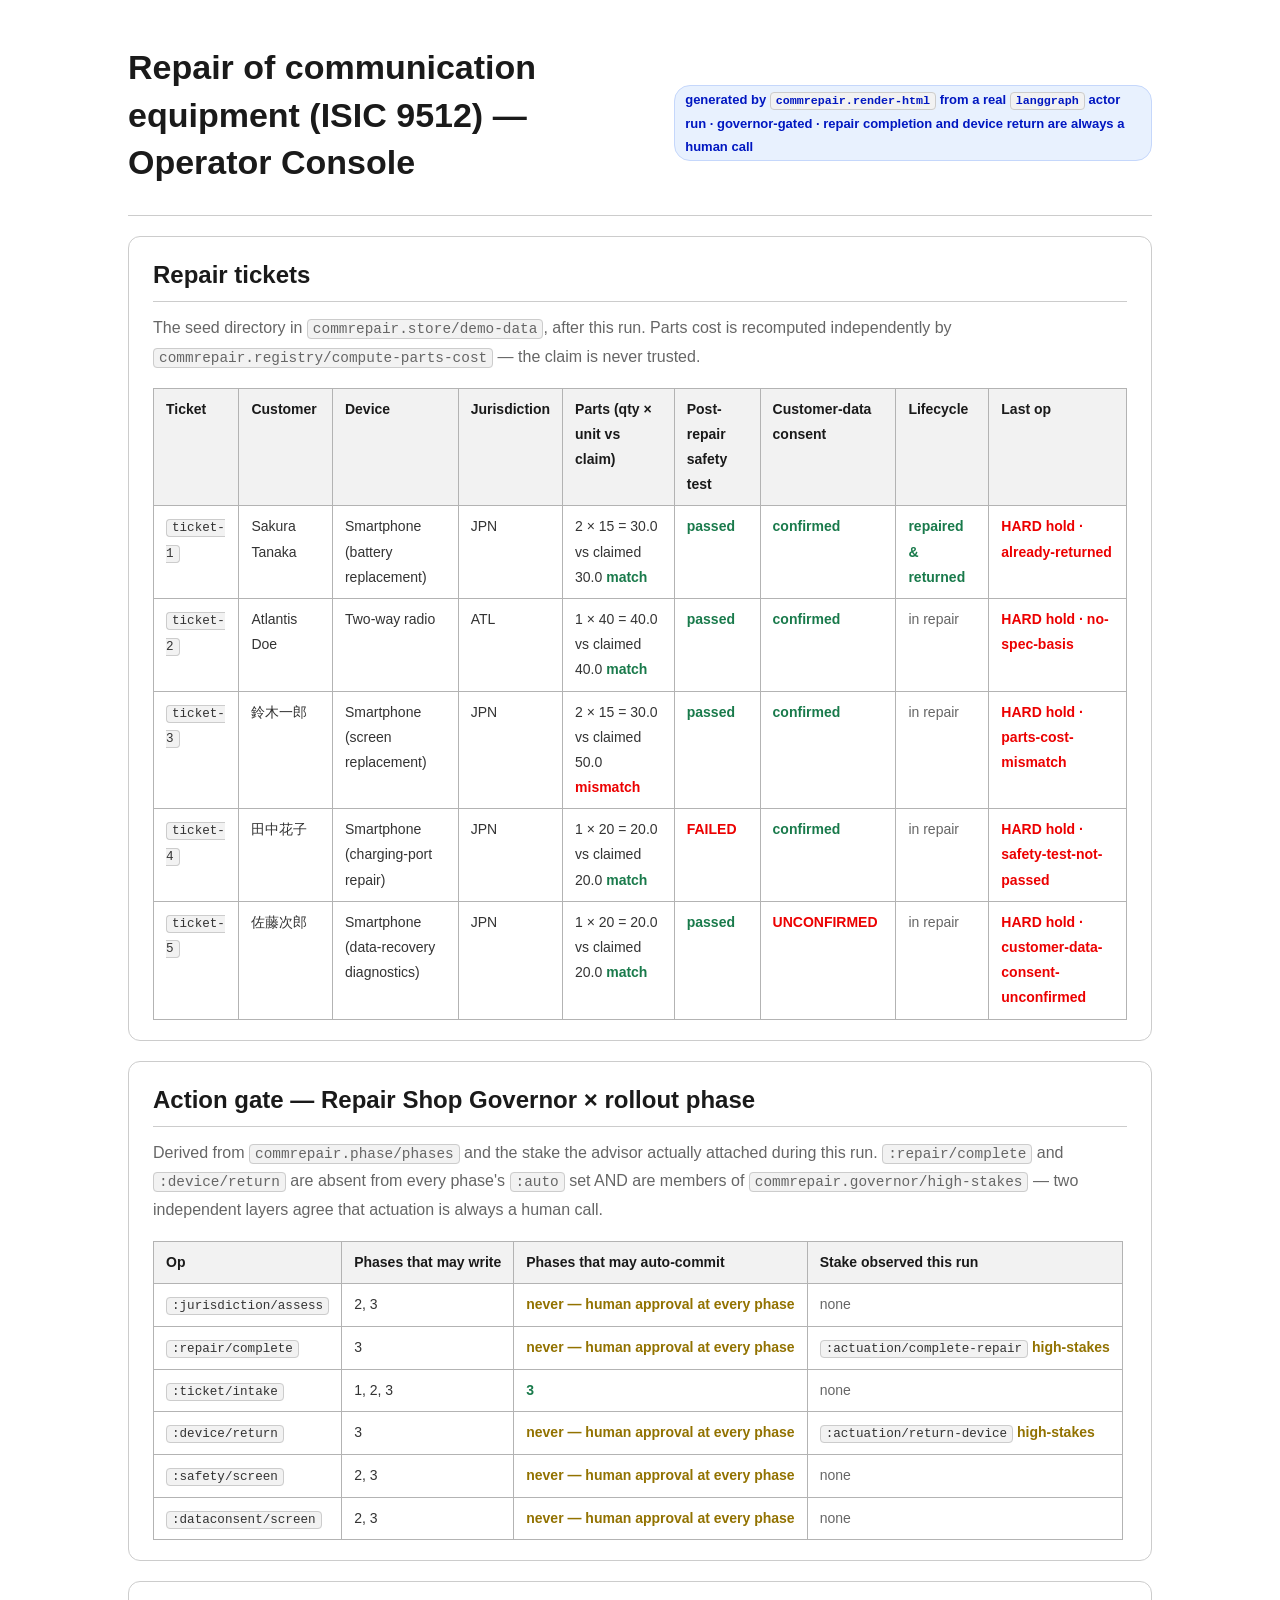
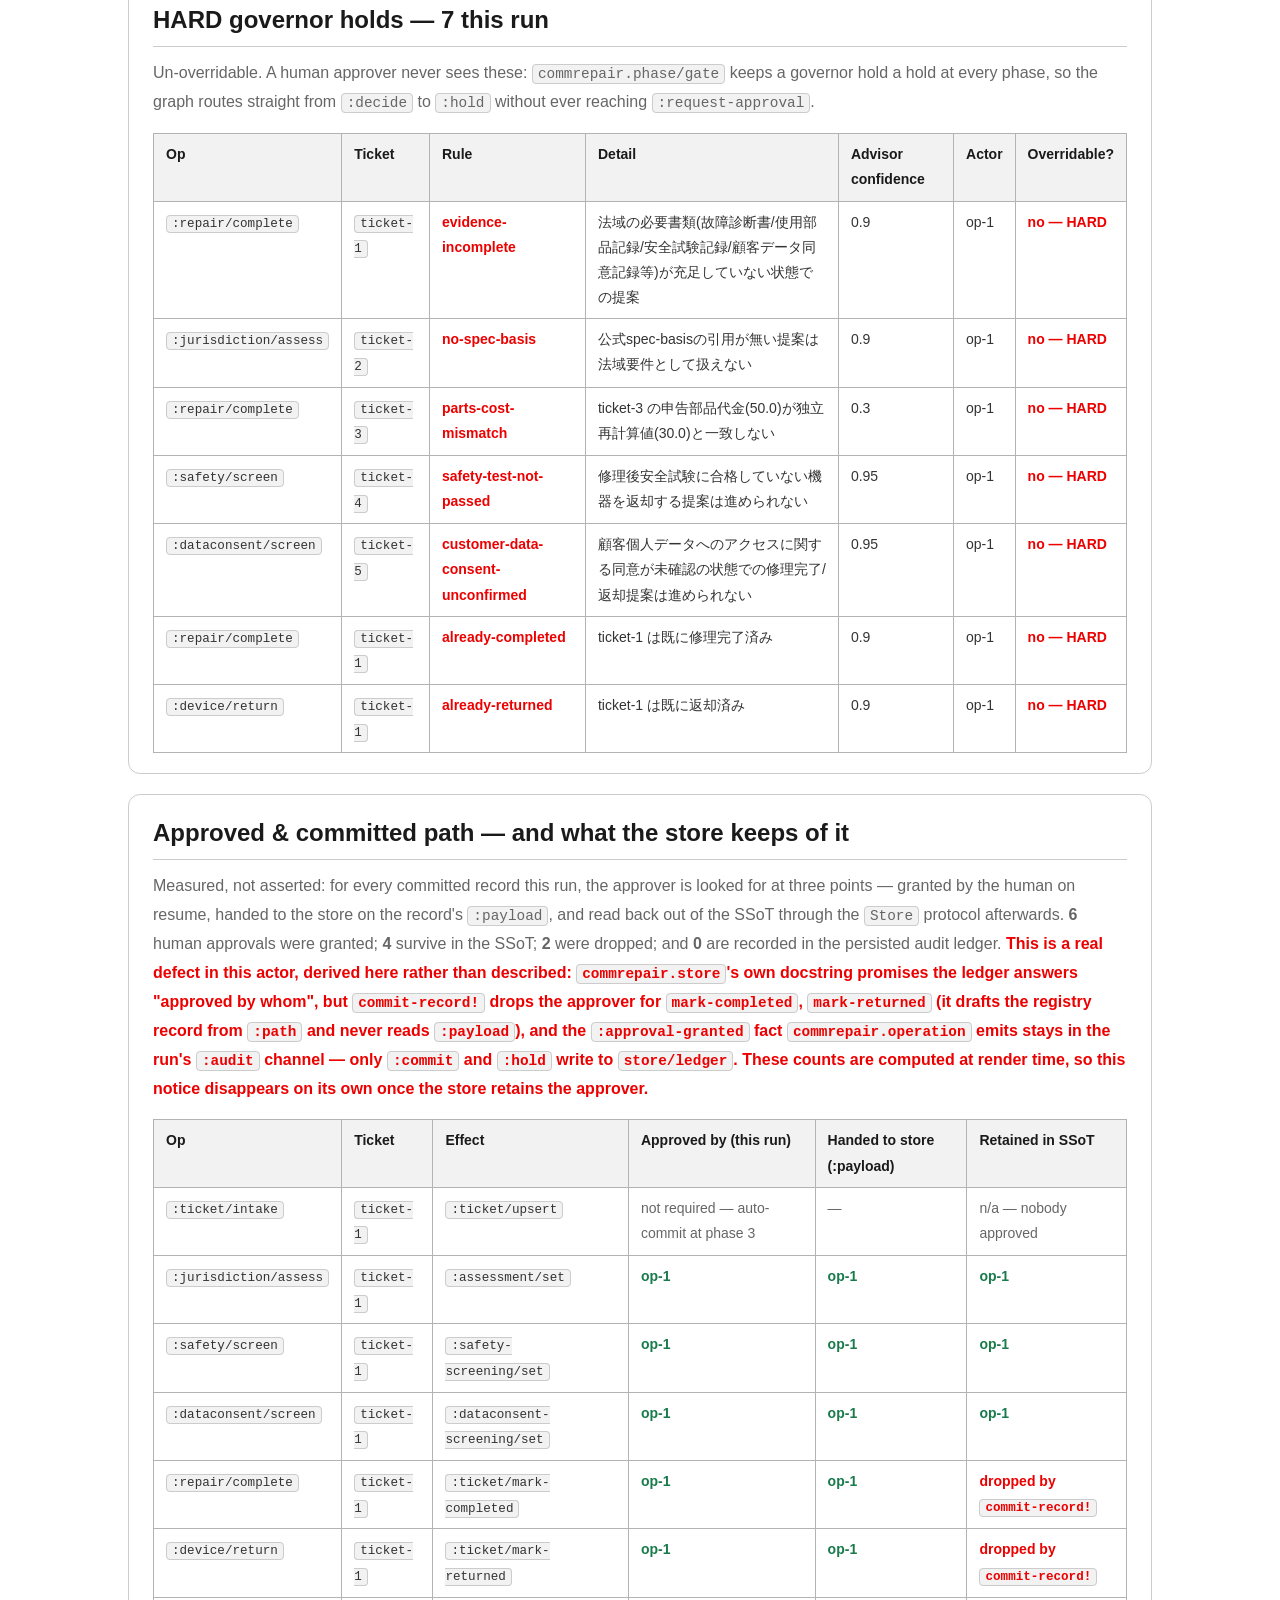
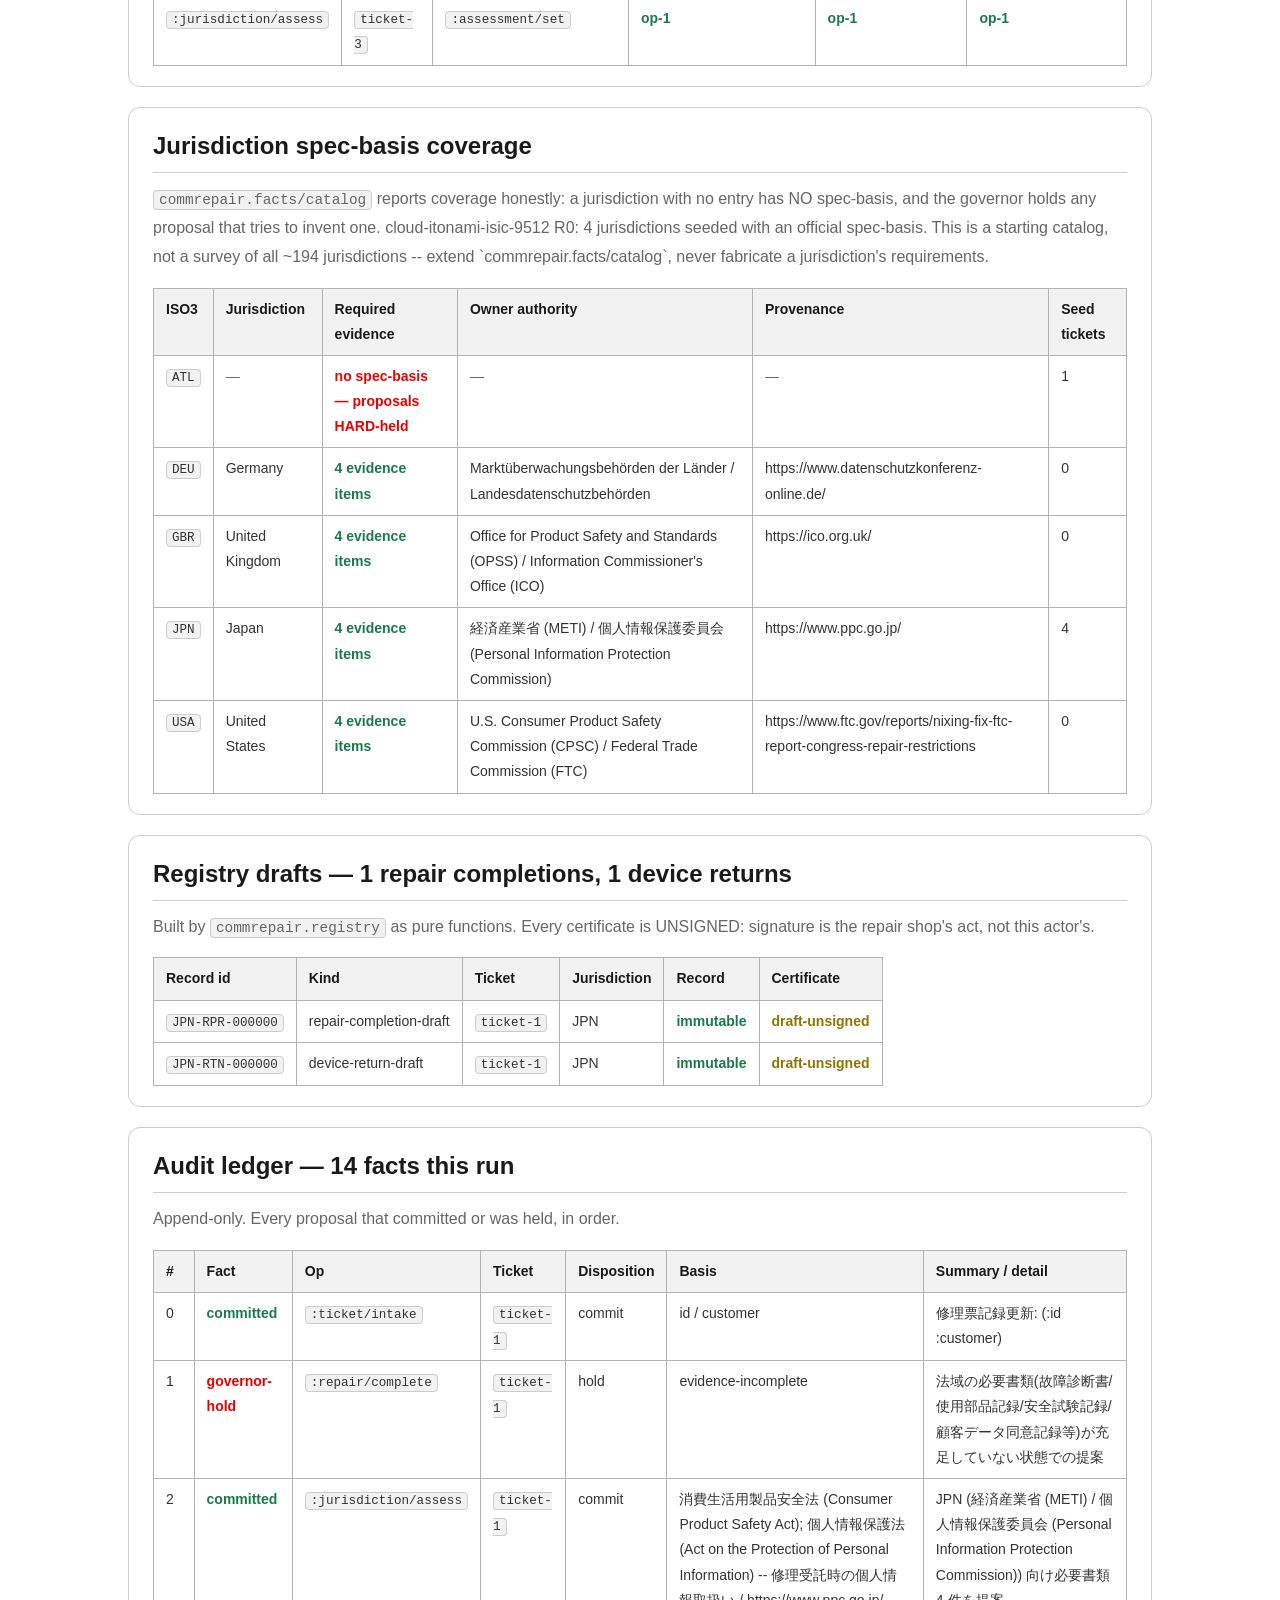
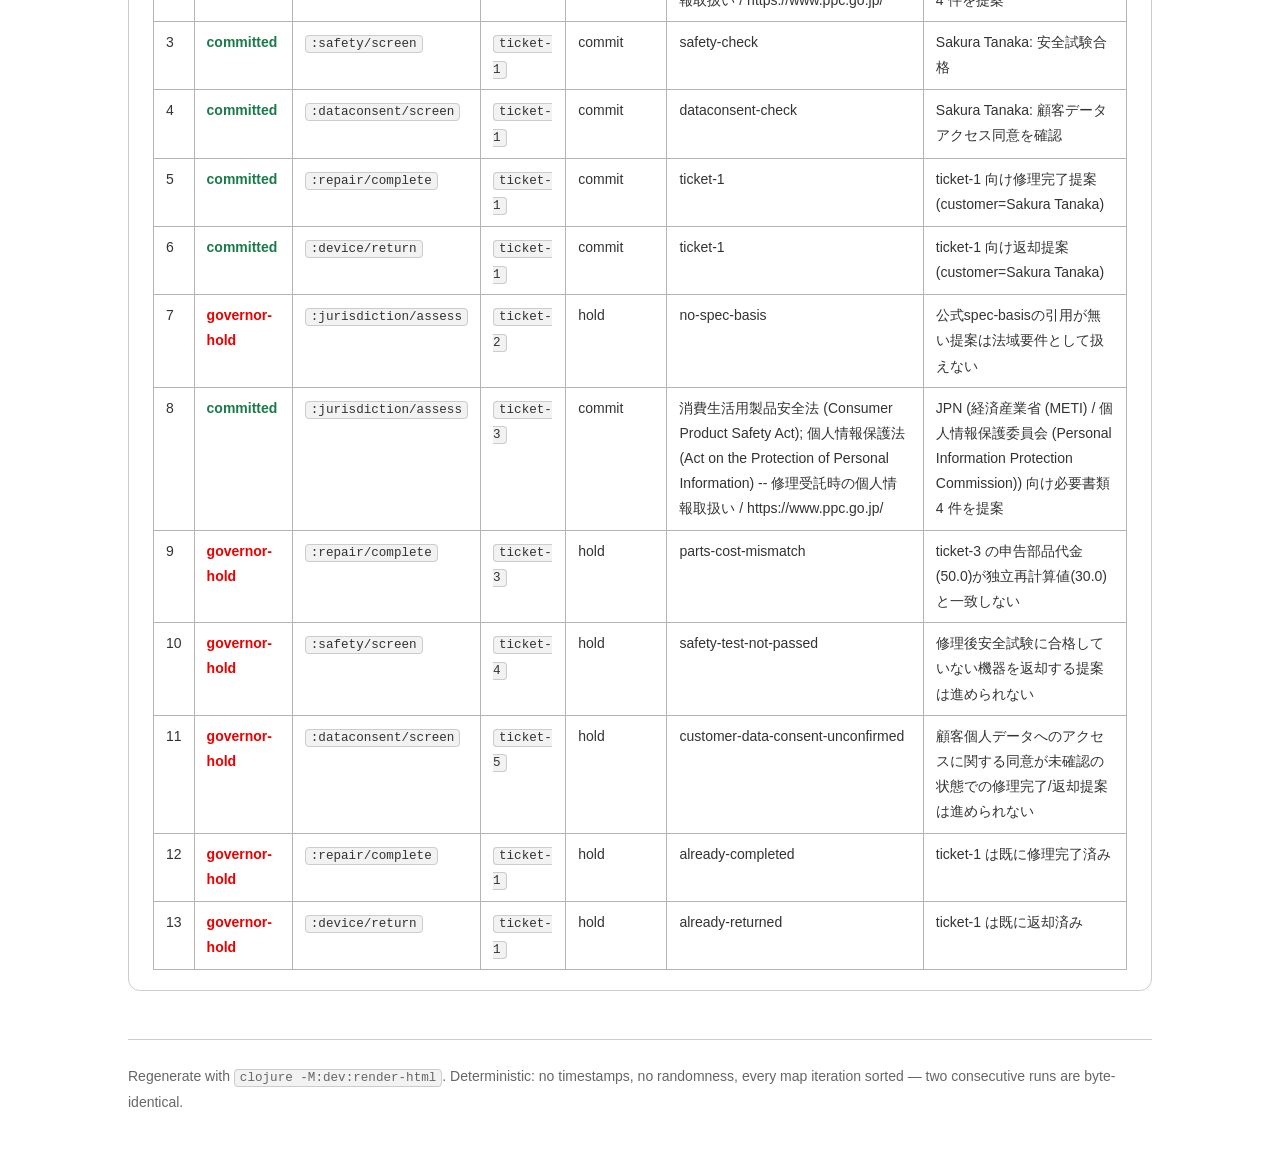
==== commit a1783731: "render_html: exercise the seventh governor rule (:evidence-incomplete) The scenario demonstrated six" ====
--- a/docs/samples/operator-console.html
+++ b/docs/samples/operator-console.html
@@ -115,11 +115,12 @@
     </table>
   </section>
   <section class="card">
-    <h2>HARD governor holds — 6 this run</h2>
+    <h2>HARD governor holds — 7 this run</h2>
     <p class="muted">Un-overridable. A human approver never sees these: <code>commrepair.phase/gate</code> keeps a governor hold a hold at every phase, so the graph routes straight from <code>:decide</code> to <code>:hold</code> without ever reaching <code>:request-approval</code>.</p>
     <table>
       <thead><tr><th>Op</th><th>Ticket</th><th>Rule</th><th>Detail</th><th>Advisor confidence</th><th>Actor</th><th>Overridable?</th></tr></thead>
       <tbody>
+        <tr><td><code>:repair/complete</code></td><td><code>ticket-1</code></td><td><span class="critical">evidence-incomplete</span></td><td>法域の必要書類(故障診断書/使用部品記録/安全試験記録/顧客データ同意記録等)が充足していない状態での提案</td><td>0.9</td><td>op-1</td><td><span class="critical">no — HARD</span></td></tr>
         <tr><td><code>:jurisdiction/assess</code></td><td><code>ticket-2</code></td><td><span class="critical">no-spec-basis</span></td><td>公式spec-basisの引用が無い提案は法域要件として扱えない</td><td>0.9</td><td>op-1</td><td><span class="critical">no — HARD</span></td></tr>
         <tr><td><code>:repair/complete</code></td><td><code>ticket-3</code></td><td><span class="critical">parts-cost-mismatch</span></td><td>ticket-3 の申告部品代金(50.0)が独立再計算値(30.0)と一致しない</td><td>0.3</td><td>op-1</td><td><span class="critical">no — HARD</span></td></tr>
         <tr><td><code>:safety/screen</code></td><td><code>ticket-4</code></td><td><span class="critical">safety-test-not-passed</span></td><td>修理後安全試験に合格していない機器を返却する提案は進められない</td><td>0.95</td><td>op-1</td><td><span class="critical">no — HARD</span></td></tr>
@@ -171,24 +172,25 @@
     </table>
   </section>
   <section class="card">
-    <h2>Audit ledger — 13 facts this run</h2>
+    <h2>Audit ledger — 14 facts this run</h2>
     <p class="muted">Append-only. Every proposal that committed or was held, in order.</p>
     <table>
       <thead><tr><th>#</th><th>Fact</th><th>Op</th><th>Ticket</th><th>Disposition</th><th>Basis</th><th>Summary / detail</th></tr></thead>
       <tbody>
         <tr><td>0</td><td><span class="ok">committed</span></td><td><code>:ticket/intake</code></td><td><code>ticket-1</code></td><td>commit</td><td>id / customer</td><td>修理票記録更新: (:id :customer)</td></tr>
-        <tr><td>1</td><td><span class="ok">committed</span></td><td><code>:jurisdiction/assess</code></td><td><code>ticket-1</code></td><td>commit</td><td>消費生活用製品安全法 (Consumer Product Safety Act); 個人情報保護法 (Act on the Protection of Personal Information) -- 修理受託時の個人情報取扱い / https://www.ppc.go.jp/</td><td>JPN (経済産業省 (METI) / 個人情報保護委員会 (Personal Information Protection Commission)) 向け必要書類 4 件を提案</td></tr>
-        <tr><td>2</td><td><span class="ok">committed</span></td><td><code>:safety/screen</code></td><td><code>ticket-1</code></td><td>commit</td><td>safety-check</td><td>Sakura Tanaka: 安全試験合格</td></tr>
-        <tr><td>3</td><td><span class="ok">committed</span></td><td><code>:dataconsent/screen</code></td><td><code>ticket-1</code></td><td>commit</td><td>dataconsent-check</td><td>Sakura Tanaka: 顧客データアクセス同意を確認</td></tr>
-        <tr><td>4</td><td><span class="ok">committed</span></td><td><code>:repair/complete</code></td><td><code>ticket-1</code></td><td>commit</td><td>ticket-1</td><td>ticket-1 向け修理完了提案 (customer=Sakura Tanaka)</td></tr>
-        <tr><td>5</td><td><span class="ok">committed</span></td><td><code>:device/return</code></td><td><code>ticket-1</code></td><td>commit</td><td>ticket-1</td><td>ticket-1 向け返却提案 (customer=Sakura Tanaka)</td></tr>
-        <tr><td>6</td><td><span class="critical">governor-hold</span></td><td><code>:jurisdiction/assess</code></td><td><code>ticket-2</code></td><td>hold</td><td>no-spec-basis</td><td>公式spec-basisの引用が無い提案は法域要件として扱えない</td></tr>
-        <tr><td>7</td><td><span class="ok">committed</span></td><td><code>:jurisdiction/assess</code></td><td><code>ticket-3</code></td><td>commit</td><td>消費生活用製品安全法 (Consumer Product Safety Act); 個人情報保護法 (Act on the Protection of Personal Information) -- 修理受託時の個人情報取扱い / https://www.ppc.go.jp/</td><td>JPN (経済産業省 (METI) / 個人情報保護委員会 (Personal Information Protection Commission)) 向け必要書類 4 件を提案</td></tr>
-        <tr><td>8</td><td><span class="critical">governor-hold</span></td><td><code>:repair/complete</code></td><td><code>ticket-3</code></td><td>hold</td><td>parts-cost-mismatch</td><td>ticket-3 の申告部品代金(50.0)が独立再計算値(30.0)と一致しない</td></tr>
-        <tr><td>9</td><td><span class="critical">governor-hold</span></td><td><code>:safety/screen</code></td><td><code>ticket-4</code></td><td>hold</td><td>safety-test-not-passed</td><td>修理後安全試験に合格していない機器を返却する提案は進められない</td></tr>
-        <tr><td>10</td><td><span class="critical">governor-hold</span></td><td><code>:dataconsent/screen</code></td><td><code>ticket-5</code></td><td>hold</td><td>customer-data-consent-unconfirmed</td><td>顧客個人データへのアクセスに関する同意が未確認の状態での修理完了/返却提案は進められない</td></tr>
-        <tr><td>11</td><td><span class="critical">governor-hold</span></td><td><code>:repair/complete</code></td><td><code>ticket-1</code></td><td>hold</td><td>already-completed</td><td>ticket-1 は既に修理完了済み</td></tr>
-        <tr><td>12</td><td><span class="critical">governor-hold</span></td><td><code>:device/return</code></td><td><code>ticket-1</code></td><td>hold</td><td>already-returned</td><td>ticket-1 は既に返却済み</td></tr>
+        <tr><td>1</td><td><span class="critical">governor-hold</span></td><td><code>:repair/complete</code></td><td><code>ticket-1</code></td><td>hold</td><td>evidence-incomplete</td><td>法域の必要書類(故障診断書/使用部品記録/安全試験記録/顧客データ同意記録等)が充足していない状態での提案</td></tr>
+        <tr><td>2</td><td><span class="ok">committed</span></td><td><code>:jurisdiction/assess</code></td><td><code>ticket-1</code></td><td>commit</td><td>消費生活用製品安全法 (Consumer Product Safety Act); 個人情報保護法 (Act on the Protection of Personal Information) -- 修理受託時の個人情報取扱い / https://www.ppc.go.jp/</td><td>JPN (経済産業省 (METI) / 個人情報保護委員会 (Personal Information Protection Commission)) 向け必要書類 4 件を提案</td></tr>
+        <tr><td>3</td><td><span class="ok">committed</span></td><td><code>:safety/screen</code></td><td><code>ticket-1</code></td><td>commit</td><td>safety-check</td><td>Sakura Tanaka: 安全試験合格</td></tr>
+        <tr><td>4</td><td><span class="ok">committed</span></td><td><code>:dataconsent/screen</code></td><td><code>ticket-1</code></td><td>commit</td><td>dataconsent-check</td><td>Sakura Tanaka: 顧客データアクセス同意を確認</td></tr>
+        <tr><td>5</td><td><span class="ok">committed</span></td><td><code>:repair/complete</code></td><td><code>ticket-1</code></td><td>commit</td><td>ticket-1</td><td>ticket-1 向け修理完了提案 (customer=Sakura Tanaka)</td></tr>
+        <tr><td>6</td><td><span class="ok">committed</span></td><td><code>:device/return</code></td><td><code>ticket-1</code></td><td>commit</td><td>ticket-1</td><td>ticket-1 向け返却提案 (customer=Sakura Tanaka)</td></tr>
+        <tr><td>7</td><td><span class="critical">governor-hold</span></td><td><code>:jurisdiction/assess</code></td><td><code>ticket-2</code></td><td>hold</td><td>no-spec-basis</td><td>公式spec-basisの引用が無い提案は法域要件として扱えない</td></tr>
+        <tr><td>8</td><td><span class="ok">committed</span></td><td><code>:jurisdiction/assess</code></td><td><code>ticket-3</code></td><td>commit</td><td>消費生活用製品安全法 (Consumer Product Safety Act); 個人情報保護法 (Act on the Protection of Personal Information) -- 修理受託時の個人情報取扱い / https://www.ppc.go.jp/</td><td>JPN (経済産業省 (METI) / 個人情報保護委員会 (Personal Information Protection Commission)) 向け必要書類 4 件を提案</td></tr>
+        <tr><td>9</td><td><span class="critical">governor-hold</span></td><td><code>:repair/complete</code></td><td><code>ticket-3</code></td><td>hold</td><td>parts-cost-mismatch</td><td>ticket-3 の申告部品代金(50.0)が独立再計算値(30.0)と一致しない</td></tr>
+        <tr><td>10</td><td><span class="critical">governor-hold</span></td><td><code>:safety/screen</code></td><td><code>ticket-4</code></td><td>hold</td><td>safety-test-not-passed</td><td>修理後安全試験に合格していない機器を返却する提案は進められない</td></tr>
+        <tr><td>11</td><td><span class="critical">governor-hold</span></td><td><code>:dataconsent/screen</code></td><td><code>ticket-5</code></td><td>hold</td><td>customer-data-consent-unconfirmed</td><td>顧客個人データへのアクセスに関する同意が未確認の状態での修理完了/返却提案は進められない</td></tr>
+        <tr><td>12</td><td><span class="critical">governor-hold</span></td><td><code>:repair/complete</code></td><td><code>ticket-1</code></td><td>hold</td><td>already-completed</td><td>ticket-1 は既に修理完了済み</td></tr>
+        <tr><td>13</td><td><span class="critical">governor-hold</span></td><td><code>:device/return</code></td><td><code>ticket-1</code></td><td>hold</td><td>already-returned</td><td>ticket-1 は既に返却済み</td></tr>
       </tbody>
     </table>
   </section>
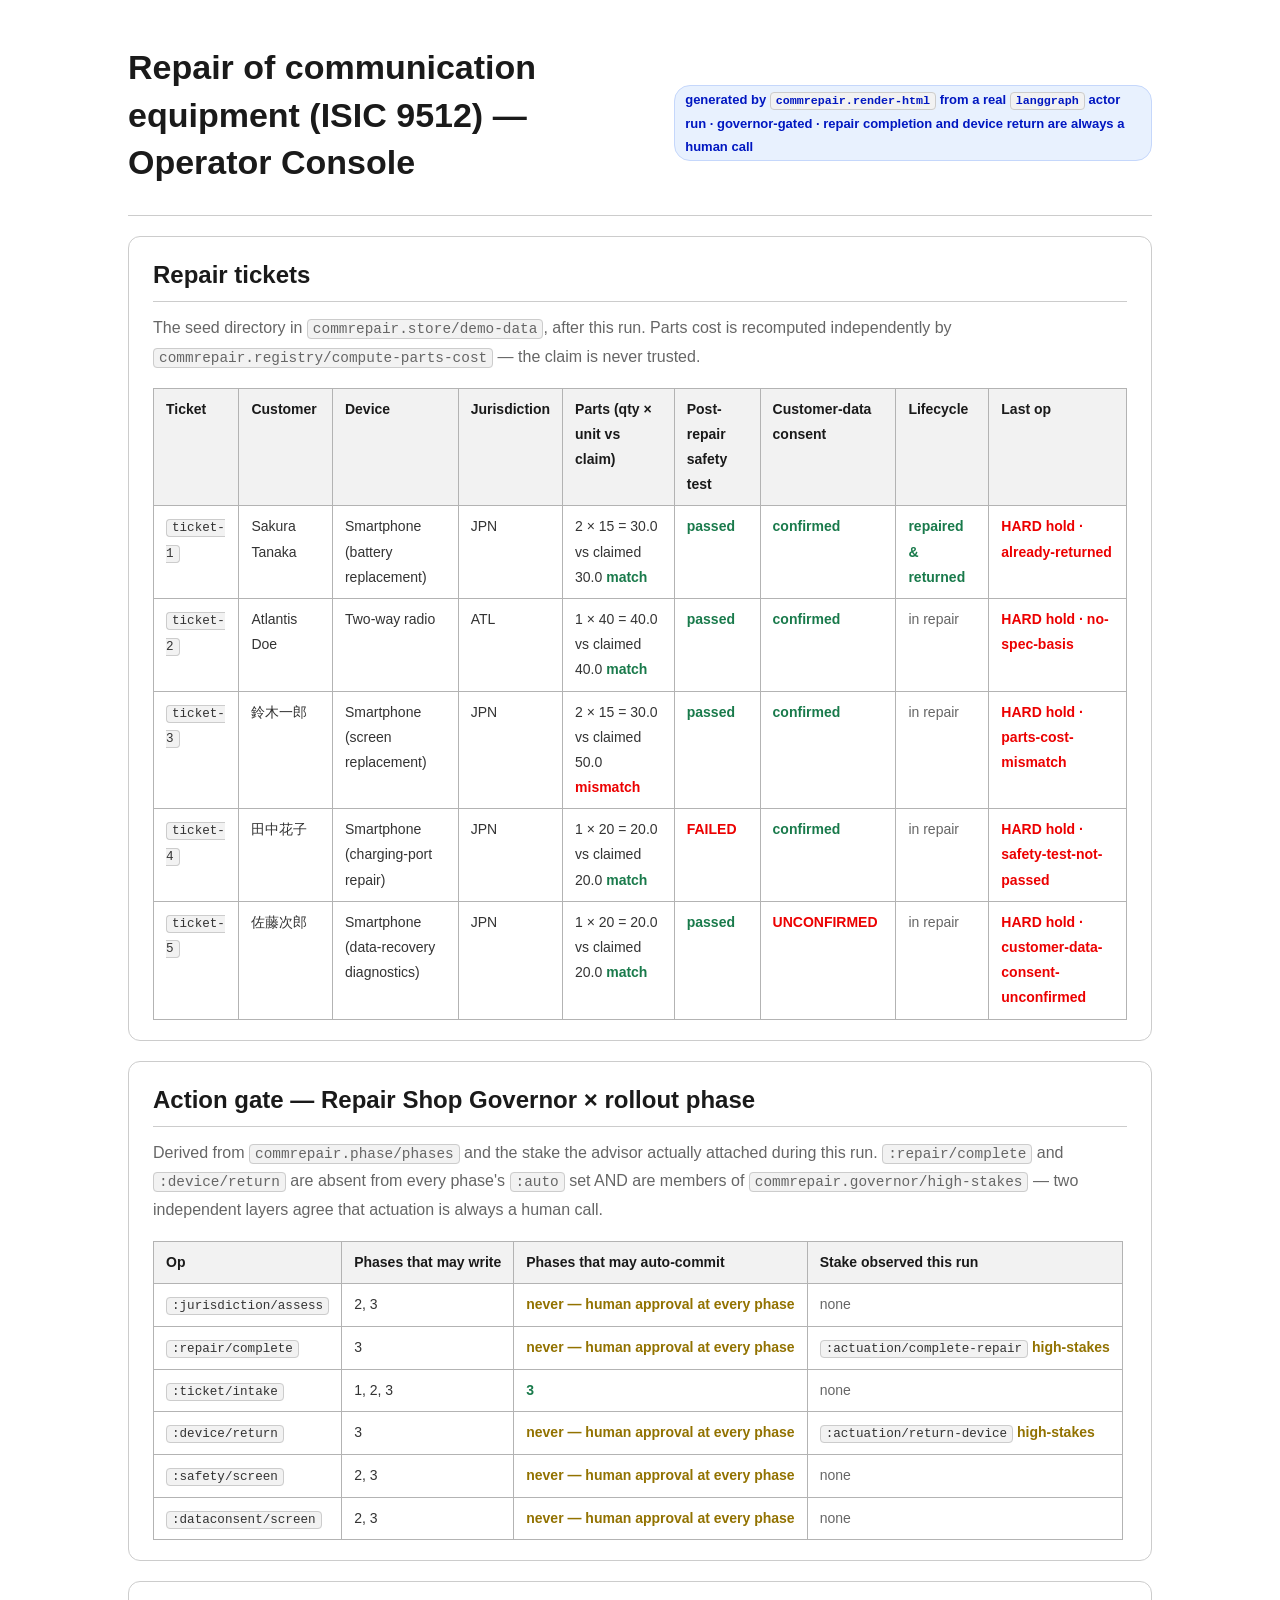
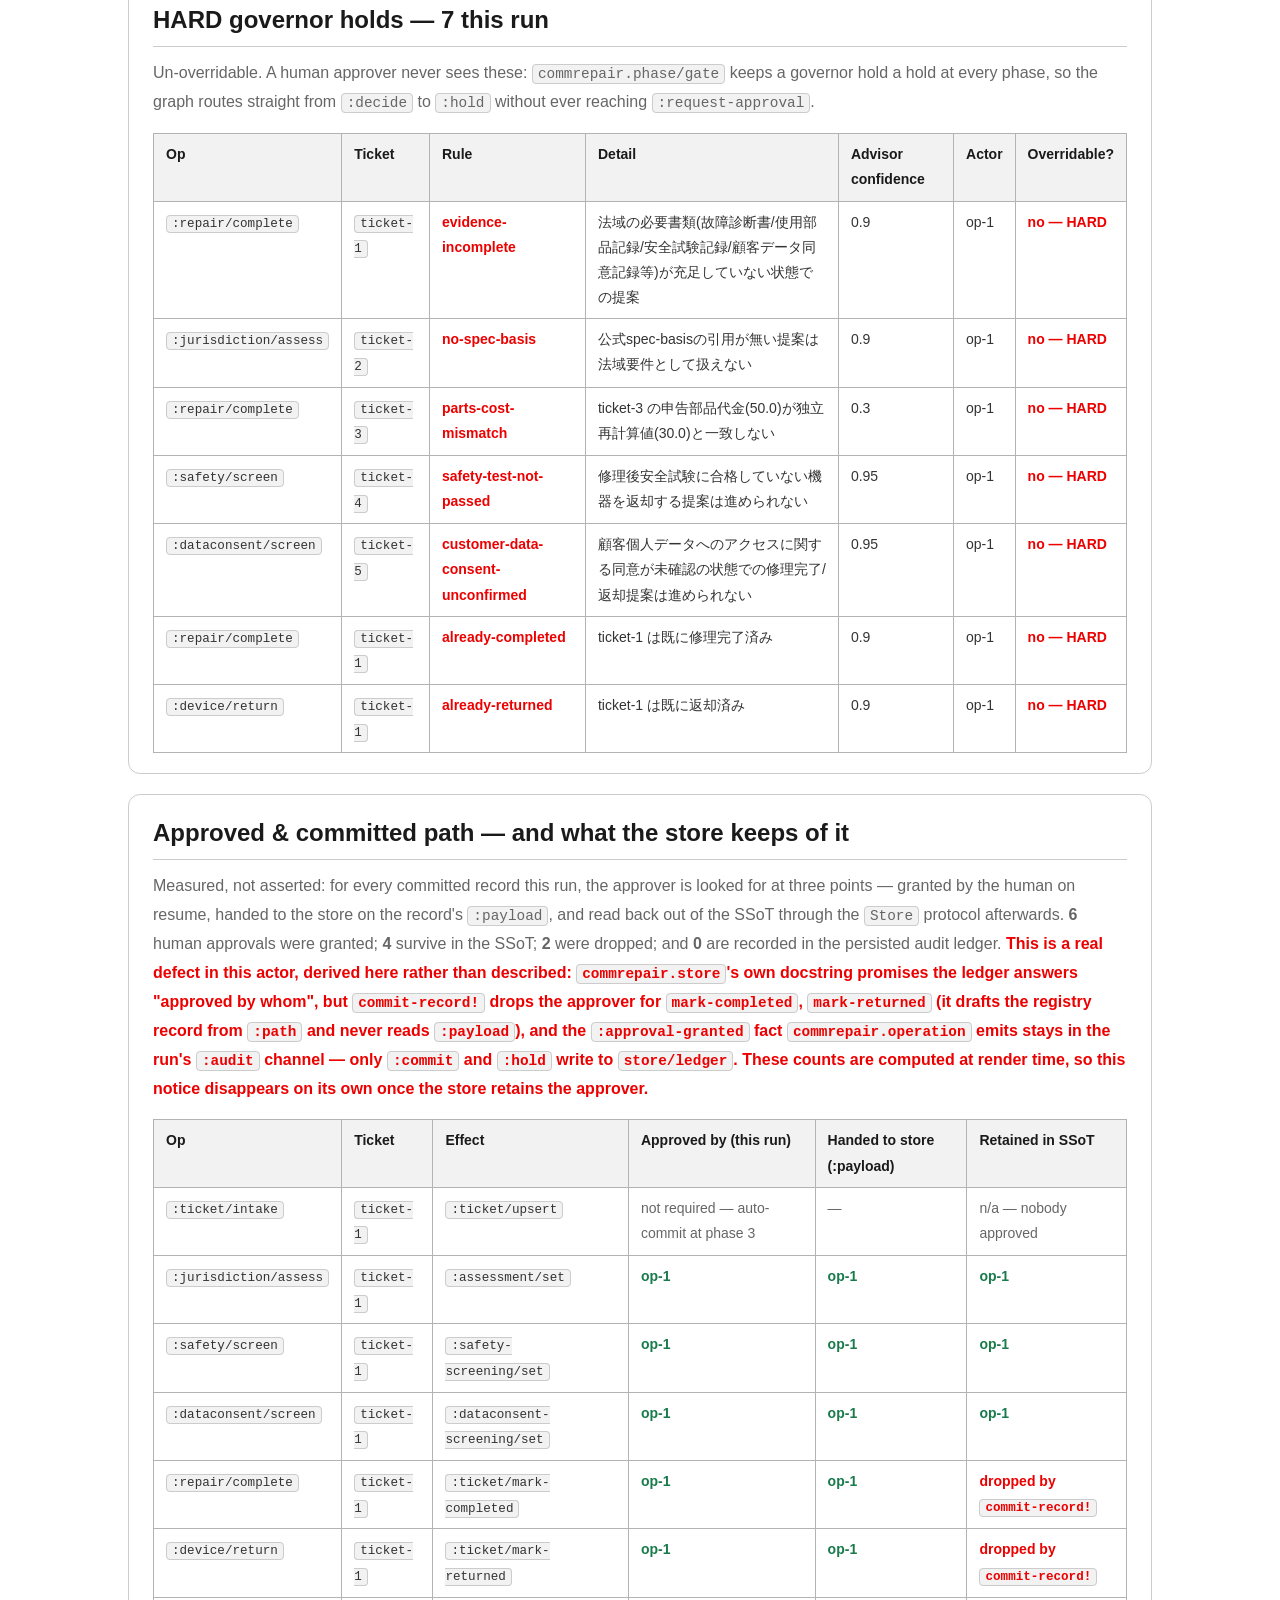
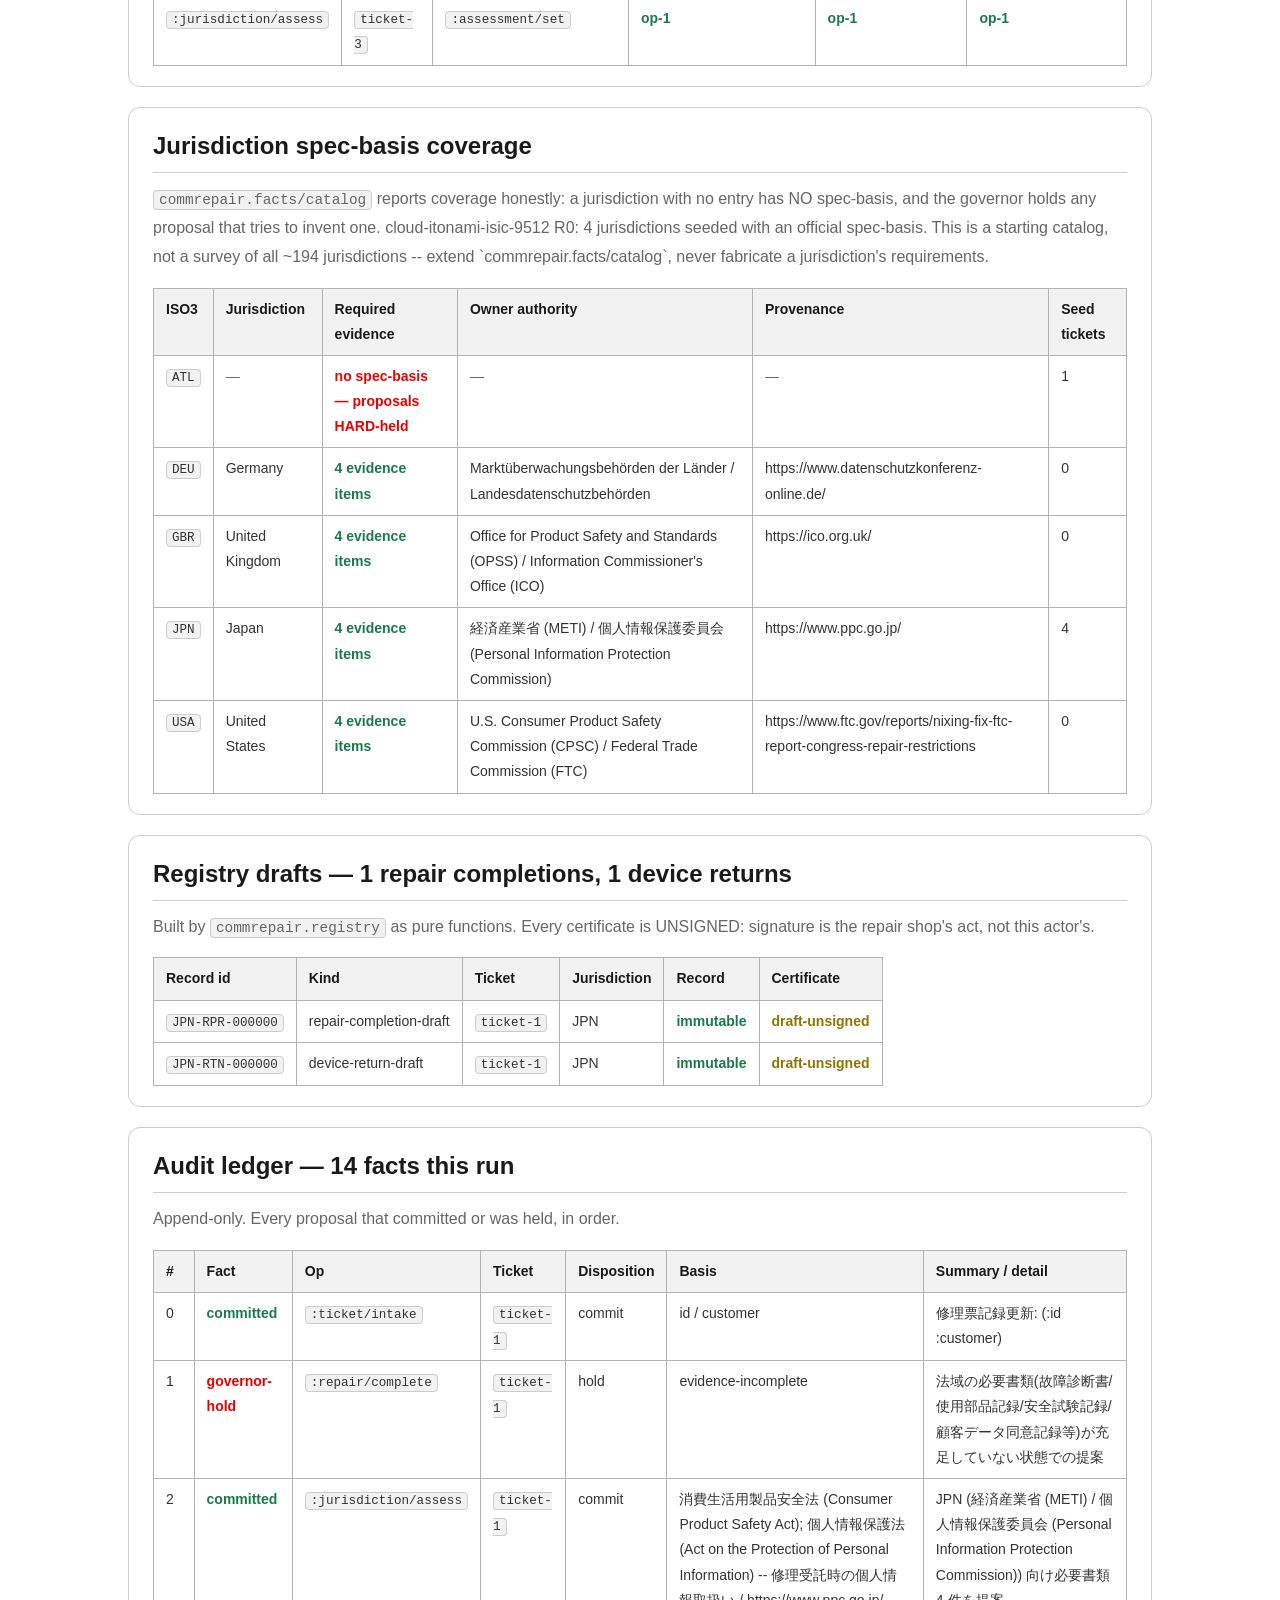
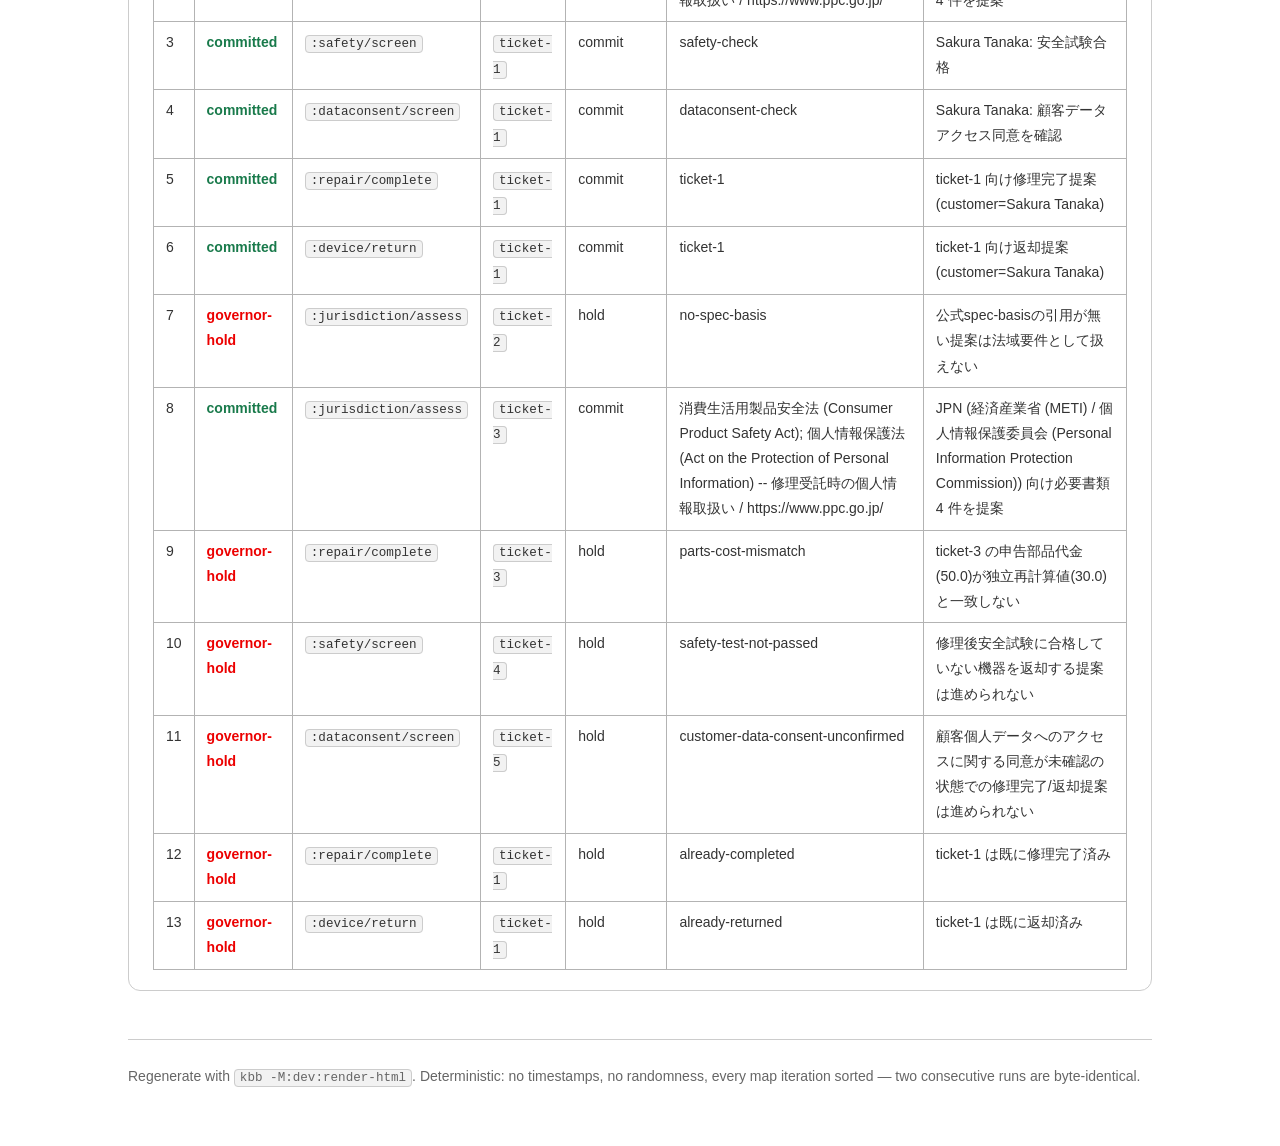
==== commit aae78c43: "kbb: rewrite 17 Clojure-CLI/bb/nbb/shadow-cljs invocation(s) in 8 file(s) to kbb/amu Owner decision " ====
--- a/docs/samples/operator-console.html
+++ b/docs/samples/operator-console.html
@@ -2,7 +2,7 @@
 <html lang="en">
 <head><meta charset="utf-8"><meta name="viewport" content="width=device-width, initial-scale=1, viewport-fit=cover"><title>cloud-itonami-isic-9512 · commrepair operator console</title><style>
 /* DADS (デジタル庁デザインシステム) primitives + the shared cloud-itonami
-   operator-console skin, vendored so that `clojure -M:dev:render-html` needs
+   operator-console skin, vendored so that `kbb -M:dev:render-html` needs
    NO network and NO git dependency.
 
    Provenance, both halves verifiable from this checkout:
@@ -196,7 +196,7 @@
   </section>
 </main>
 <footer>
-  <p class="muted">Regenerate with <code>clojure -M:dev:render-html</code>. Deterministic: no timestamps, no randomness, every map iteration sorted — two consecutive runs are byte-identical.</p>
+  <p class="muted">Regenerate with <code>kbb -M:dev:render-html</code>. Deterministic: no timestamps, no randomness, every map iteration sorted — two consecutive runs are byte-identical.</p>
 </footer>
 </body>
 </html>
